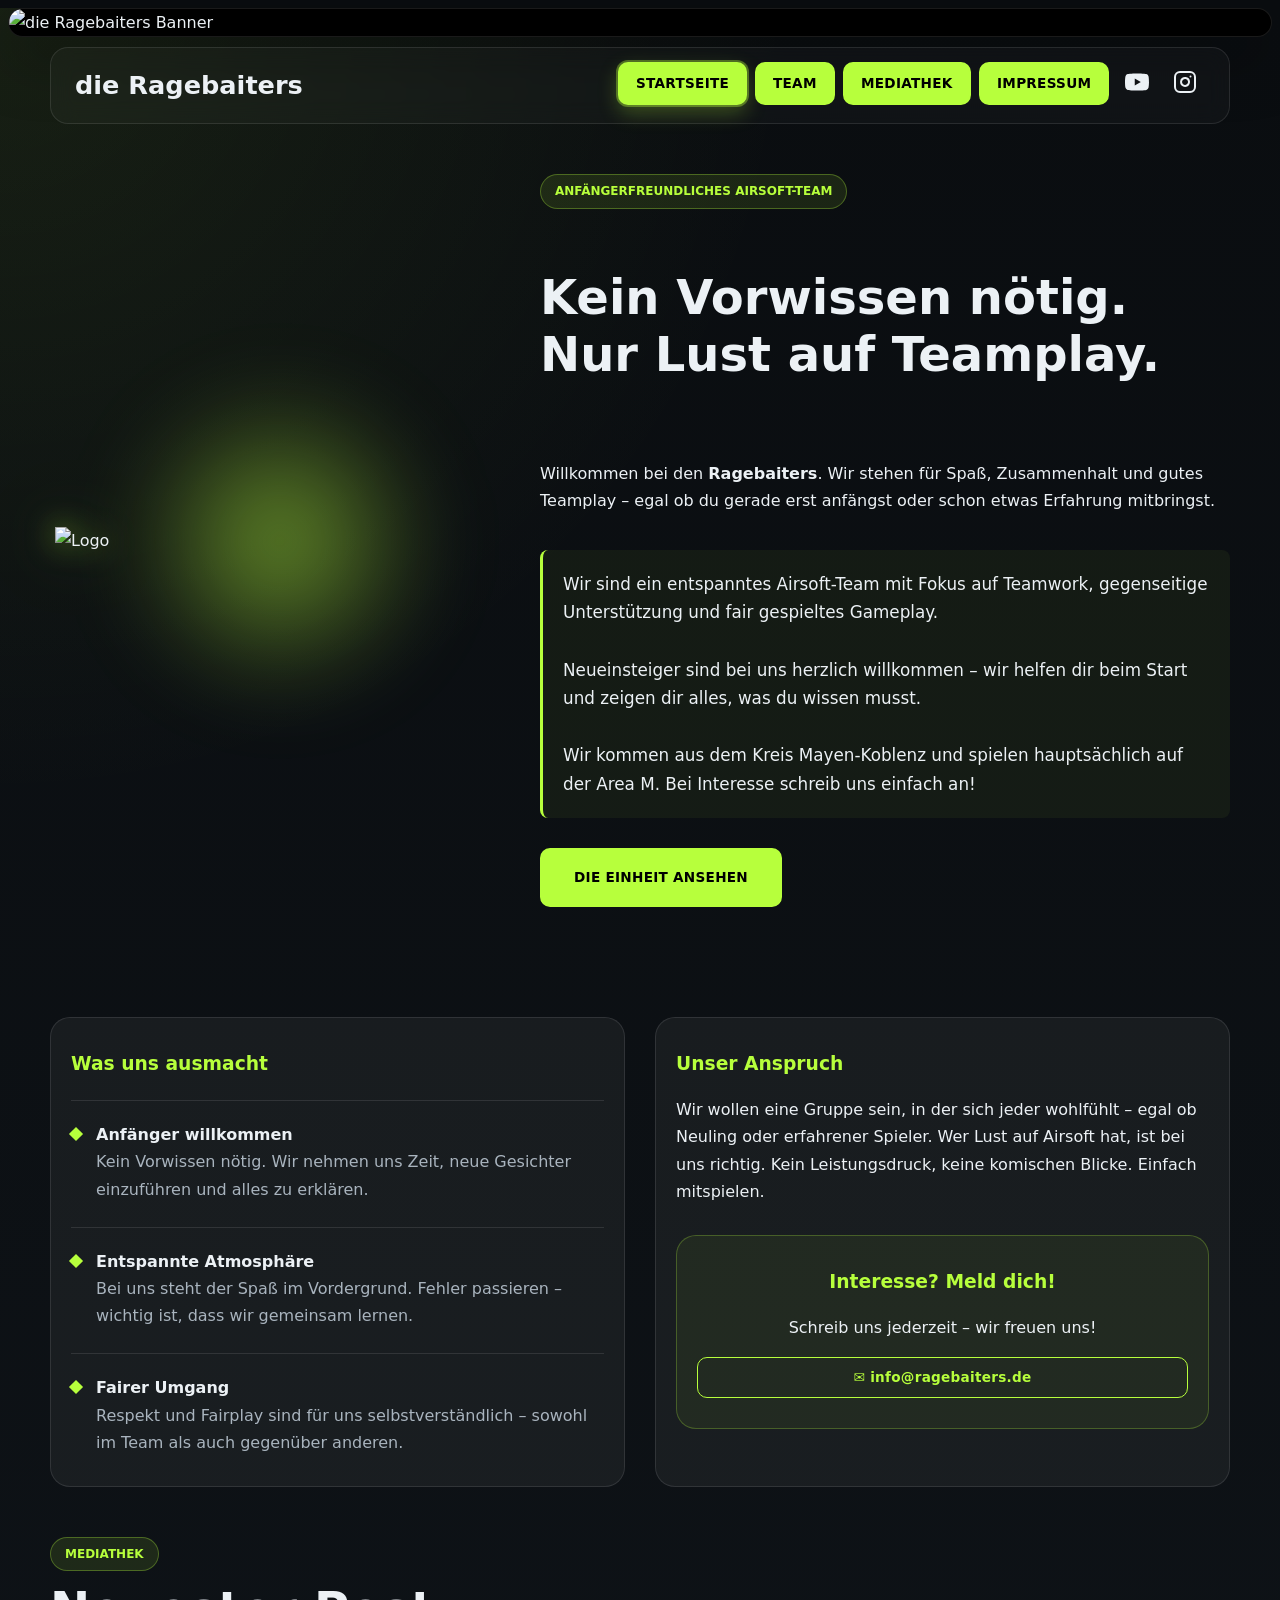
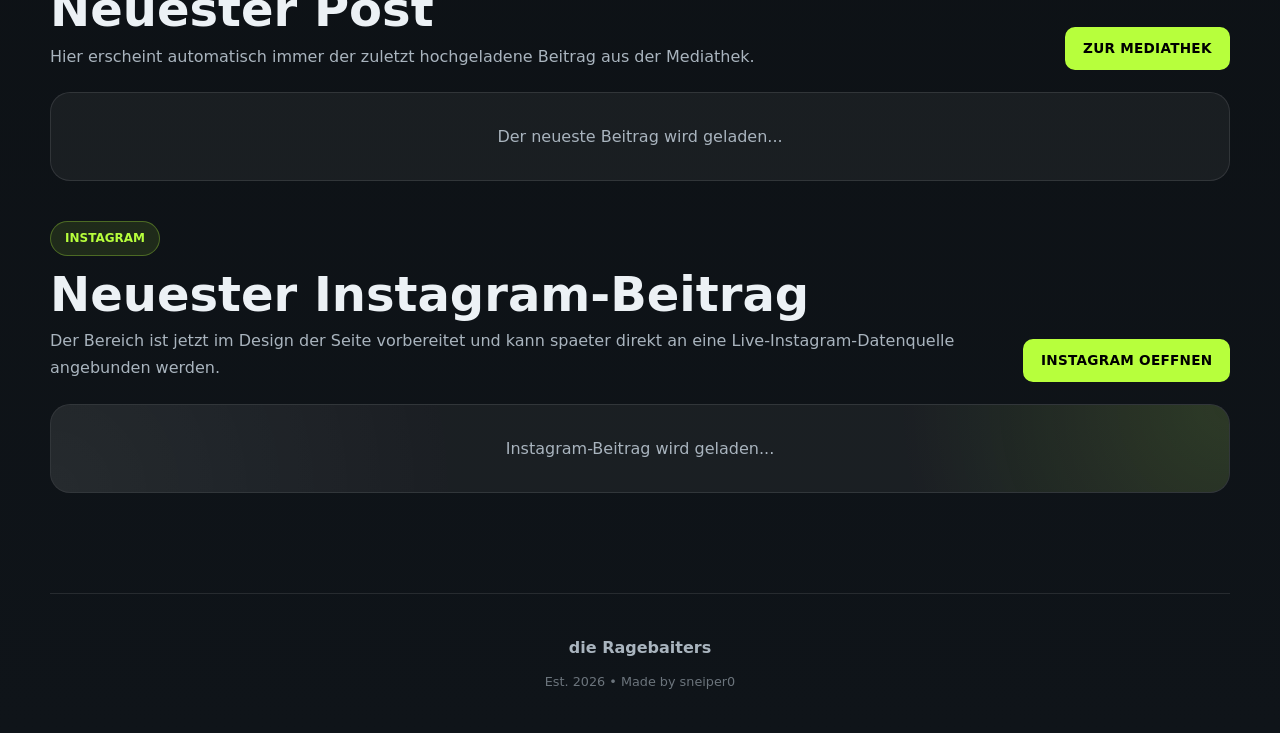
==== index.html @ e55761ed "Add files via upload" ====
<!DOCTYPE html>
<html lang="de">
<head>
  <meta charset="UTF-8" />
  <meta name="viewport" content="width=device-width, initial-scale=1.0" />
  <title>die Ragebaiters | Airsoft Team</title>
  <link rel="icon" type="image/png" href="images/logo.png">
  <link rel="stylesheet" href="styles.css">
</head>
<body>

  <div class="top-banner">
    <img src="images/banner2.png" alt="die Ragebaiters Banner" />
  </div>

  <header class="container">
    <nav class="nav">
      <div style="font-weight: 900; font-size: 1.6rem;">die Ragebaiters</div>
      <div class="nav-links">
        <a class="active" href="index.html">Startseite</a>
        <a href="team.html">Team</a>
        <a href="mediathek.html">Mediathek</a>
        <a href="impressum.html">Impressum</a>
        <a class="social-icon" href="https://www.youtube.com/@RagebaitersAS" target="_blank" rel="noopener" aria-label="YouTube" title="YouTube">
          <svg viewBox="0 0 24 24" fill="currentColor" aria-hidden="true">
            <path d="M23.498 6.186a2.999 2.999 0 0 0-2.112-2.122C19.505 3.5 12 3.5 12 3.5s-7.505 0-9.386.564A2.999 2.999 0 0 0 .502 6.186C0 8.074 0 12 0 12s0 3.926.502 5.814a2.999 2.999 0 0 0 2.112 2.122C4.495 20.5 12 20.5 12 20.5s7.505 0 9.386-.564a2.999 2.999 0 0 0 2.112-2.122C24 15.926 24 12 24 12s0-3.926-.502-5.814zM9.75 15.568V8.432L15.818 12 9.75 15.568z"/>
          </svg>
        </a>
        <a class="social-icon" href="https://www.instagram.com/die_ragebaiters/" target="_blank" rel="noopener" aria-label="Instagram" title="Instagram">
          <svg viewBox="0 0 24 24" fill="none" stroke="currentColor" stroke-width="2" stroke-linecap="round" stroke-linejoin="round" aria-hidden="true">
            <rect x="2" y="2" width="20" height="20" rx="5" ry="5"/>
            <path d="M16 11.37A4 4 0 1 1 12.63 8 4 4 0 0 1 16 11.37z"/>
            <line x1="17.5" y1="6.5" x2="17.51" y2="6.5"/>
          </svg>
        </a>
      </div>
    </nav>
  </header>

  <main class="container">
    <section class="hero">
      <div class="hero-grid">
        <div class="hero-logo-large"><img src="images/logo.png" alt="Logo" /></div>
        <div class="hero-content">
          <span class="eyebrow">Anfängerfreundliches Airsoft-Team</span>
          <h2>Kein Vorwissen nötig.<br>Nur Lust auf Teamplay.</h2>
          <p>Willkommen bei den <strong>Ragebaiters</strong>. Wir stehen für Spaß, Zusammenhalt und gutes Teamplay – egal ob du gerade erst anfängst oder schon etwas Erfahrung mitbringst.</p>

          <div class="info-box">
            Wir sind ein entspanntes Airsoft-Team mit Fokus auf Teamwork, gegenseitige Unterstützung und fair gespieltes Gameplay.<br><br>
            Neueinsteiger sind bei uns herzlich willkommen – wir helfen dir beim Start und zeigen dir alles, was du wissen musst.<br><br>
            Wir kommen aus dem Kreis Mayen-Koblenz und spielen hauptsächlich auf der Area M. Bei Interesse schreib uns einfach an!
          </div>
          <a href="team.html" style="padding: 16px 32px; margin-top:10px;">Die Einheit ansehen</a>
        </div>
      </div>
    </section>

    <section class="section">
      <div class="split">
        <article class="card">
          <h3 style="margin:0; color: var(--accent);">Was uns ausmacht</h3>
          <div class="list">
            <div class="list-item">
              <div class="dot"></div>
              <div><strong>Anfänger willkommen</strong><br><span style="color: var(--muted);">Kein Vorwissen nötig. Wir nehmen uns Zeit, neue Gesichter einzuführen und alles zu erklären.</span></div>
            </div>
            <div class="list-item">
              <div class="dot"></div>
              <div><strong>Entspannte Atmosphäre</strong><br><span style="color: var(--muted);">Bei uns steht der Spaß im Vordergrund. Fehler passieren – wichtig ist, dass wir gemeinsam lernen.</span></div>
            </div>
            <div class="list-item">
              <div class="dot"></div>
              <div><strong>Fairer Umgang</strong><br><span style="color: var(--muted);">Respekt und Fairplay sind für uns selbstverständlich – sowohl im Team als auch gegenüber anderen.</span></div>
            </div>
          </div>
        </article>

        <article class="card">
          <h3 style="margin:0; color: var(--accent);">Unser Anspruch</h3>
          <p>Wir wollen eine Gruppe sein, in der sich jeder wohlfühlt – egal ob Neuling oder erfahrener Spieler. Wer Lust auf Airsoft hat, ist bei uns richtig. Kein Leistungsdruck, keine komischen Blicke. Einfach mitspielen.</p>
          <div class="contact-box">
            <h3 style="margin:0; color: var(--accent);">Interesse? Meld dich!</h3>
            <p>Schreib uns jederzeit – wir freuen uns!</p>
            <a href="mailto:info@ragebaiters.de" style="background:transparent; border:1px solid var(--accent); color:var(--accent)!important; text-transform:none; width:100%; text-align:center;">✉ info@ragebaiters.de</a>
          </div>
        </article>
      </div>
    </section>

    <section class="section latest-media-section">
      <div class="latest-media-head">
        <div>
          <span class="eyebrow">Mediathek</span>
          <h2 style="margin: 10px 0 4px;">Neuester Post</h2>
          <p style="color: var(--muted); margin: 0;">Hier erscheint automatisch immer der zuletzt hochgeladene Beitrag aus der Mediathek.</p>
        </div>
        <a href="mediathek.html">Zur Mediathek</a>
      </div>
      <div id="latest-media">
        <article class="card latest-media-card">
          <div class="latest-media-empty">Der neueste Beitrag wird geladen...</div>
        </article>
      </div>
    </section>

    <section class="section instagram-section">
      <div class="latest-media-head">
        <div>
          <span class="eyebrow">Instagram</span>
          <h2 style="margin: 10px 0 4px;">Neuester Instagram-Beitrag</h2>
          <p style="color: var(--muted); margin: 0;">Der Bereich ist jetzt im Design der Seite vorbereitet und kann spaeter direkt an eine Live-Instagram-Datenquelle angebunden werden.</p>
        </div>
        <a href="https://www.instagram.com/die_ragebaiters/" target="_blank" rel="noopener">Instagram oeffnen</a>
      </div>
      <div id="instagram-latest">
        <article class="card instagram-post-card">
          <div class="latest-media-empty">Instagram-Beitrag wird geladen...</div>
        </article>
      </div>
    </section>
  </main>

  <footer class="footer container">
    <div style="font-weight: 800;">die Ragebaiters</div>
    <div style="font-size: 0.8rem; opacity: 0.6;">Est. 2026 • Made by sneiper0</div>
  </footer>

<script src="config.js"></script>
<script type="module">
    import { supabase, initPage, getSessionUser, getProfile } from './auth.js?v=2026-04-23-1';
  await initPage('home');

  const topBannerImg = document.querySelector('.top-banner img');
  const latestMedia = document.getElementById('latest-media');
  const instagramLatest = document.getElementById('instagram-latest');
  const instagramProfileUrl = 'https://www.instagram.com/die_ragebaiters/';

  const { data: bannerVariant } = await supabase.rpc('get_homepage_banner');
  if (bannerVariant === 'sponsor') {
    topBannerImg.src = 'images/banner.png';
    topBannerImg.alt = 'die Ragebaiters Sponsor Banner';
  } else {
    topBannerImg.src = 'images/banner2.png';
    topBannerImg.alt = 'die Ragebaiters Team Banner';
  }

  const currentUser = await getSessionUser();
  const currentProfile = currentUser ? await getProfile(currentUser.id) : null;
  const currentRole = currentUser ? normalizeRole(currentProfile?.role) : 'guest';
  const canSeeInternalPosts = currentRole === 'admin' || currentRole === 'observer';
  const { data, error } = await supabase.rpc('get_latest_gallery_photo', {
    p_include_internal: canSeeInternalPosts
  });
  const latestPhoto = Array.isArray(data) ? data[0] : data;

  if (error) {
    latestMedia.innerHTML = '<article class="card latest-media-card"><div class="latest-media-empty">Der neueste Beitrag konnte gerade nicht geladen werden.</div></article>';
  } else if (!latestPhoto) {
    latestMedia.innerHTML = '<article class="card latest-media-card"><div class="latest-media-empty">In der Mediathek wurde noch kein Beitrag hochgeladen.</div></article>';
  } else {
    const imageUrl = resolvePhotoUrl(latestPhoto.storage_path);
    latestMedia.innerHTML = `
      <article class="card latest-media-card">
        <div class="latest-media-grid">
          <div class="latest-media-image-wrap">
            <img class="latest-media-image" src="${imageUrl}" alt="${escapeHtml(latestPhoto.title || 'Neuester Mediathek-Post')}">
          </div>
          <div class="latest-media-copy">
            <span class="latest-media-label">Zuletzt hochgeladen</span>
            <h3>${escapeHtml(latestPhoto.title || 'Neuer Mediathek-Post')}</h3>
            ${latestPhoto.caption ? `<p>${escapeHtml(latestPhoto.caption)}</p>` : '<p>In der Mediathek ist ein neuer Beitrag verfuegbar.</p>'}
            <div class="latest-media-meta">
              <span>von ${escapeHtml(latestPhoto.author || 'anonym')}</span>
              <span>${formatDate(latestPhoto.uploaded_at)}</span>
            </div>
          </div>
        </div>
      </article>`;
  }

  await renderLatestInstagramPost();

  function formatDate(value) {
    if (!value) return 'Unbekanntes Datum';
    return new Date(value).toLocaleDateString('de-DE', {
      day: '2-digit',
      month: '2-digit',
      year: 'numeric'
    });
  }

  function escapeHtml(s) {
    return String(s).replace(/[&<>"']/g, c => ({'&':'&amp;','<':'&lt;','>':'&gt;','"':'&quot;',"'":'&#39;'}[c]));
  }

  function normalizeRole(role) {
    return ['observer', 'member', 'admin'].includes(role) ? role : 'guest';
  }

  function resolvePhotoUrl(path) {
    if (String(path || '').startsWith('__local__/')) {
      return path.replace('__local__/', '');
    }
    const { data: pub } = supabase.storage.from('photos').getPublicUrl(path);
    return pub.publicUrl;
  }

  async function renderLatestInstagramPost() {
    if (!instagramLatest) return;

    const { data, error } = await supabase.rpc('get_homepage_instagram_post');
    const post = Array.isArray(data) ? data[0] : data;

    if (error) {
      console.error('[Ragebaiters] Instagram-Post konnte nicht geladen werden:', error);
      instagramLatest.innerHTML = buildInstagramFallbackCard({
        title: 'Instagram-Verbindung wird vorbereitet',
        copy: 'Das Layout fuer den neuesten Instagram-Beitrag steht bereits. Die Live-Anbindung kann jetzt spaeter direkt an Meta oder eine Supabase-Synchronisierung angeschlossen werden.'
      });
      return;
    }

    if (!post?.post_url || !post?.image_url) {
      instagramLatest.innerHTML = buildInstagramFallbackCard({
        title: 'Noch kein Instagram-Beitrag hinterlegt',
        copy: 'Sobald die Datenquelle verbunden ist, erscheint hier automatisch nur der aktuellste Instagram-Beitrag im Look der Website.'
      });
      return;
    }

    instagramLatest.innerHTML = `
      <article class="card instagram-post-card">
        <div class="instagram-post-grid">
          <a class="instagram-post-image-wrap" href="${escapeHtmlAttr(post.post_url)}" target="_blank" rel="noopener" aria-label="Instagram-Beitrag oeffnen">
            <img class="instagram-post-image" src="${escapeHtmlAttr(post.image_url)}" alt="${escapeHtmlAttr(post.title || 'Neuester Instagram-Beitrag')}">
            <span class="instagram-post-badge">Instagram</span>
          </a>
          <div class="instagram-post-copy">
            <span class="instagram-post-kicker">Live vorbereitet</span>
            <h3>${escapeHtml(post.title || 'Neuester Beitrag von die_ragebaiters')}</h3>
            <p>${escapeHtml(post.caption || 'Der aktuellste Instagram-Beitrag kann hier im Stil der Website dargestellt werden.')}</p>
            <div class="instagram-post-meta">
              <span>@${escapeHtml(post.username || 'die_ragebaiters')}</span>
              <span>${formatInstagramDate(post.posted_at)}</span>
            </div>
            <div class="instagram-post-actions">
              <a href="${escapeHtmlAttr(post.post_url)}" target="_blank" rel="noopener">Beitrag ansehen</a>
              <a class="instagram-post-secondary" href="${instagramProfileUrl}" target="_blank" rel="noopener">Profil oeffnen</a>
            </div>
          </div>
        </div>
      </article>`;
  }

  function buildInstagramFallbackCard({ title, copy }) {
    return `
      <article class="card instagram-post-card instagram-post-card-empty">
        <div class="instagram-post-grid">
          <div class="instagram-post-image-wrap instagram-post-placeholder" aria-hidden="true">
            <span class="instagram-post-badge">Instagram</span>
            <div class="instagram-post-placeholder-inner">
              <strong>die_ragebaiters</strong>
              <span>Neuester Post erscheint hier</span>
            </div>
          </div>
          <div class="instagram-post-copy">
            <span class="instagram-post-kicker">Design bereit</span>
            <h3>${escapeHtml(title)}</h3>
            <p>${escapeHtml(copy)}</p>
            <div class="instagram-post-meta">
              <span>@die_ragebaiters</span>
              <span>Wartet auf Live-Daten</span>
            </div>
            <div class="instagram-post-actions">
              <a href="${instagramProfileUrl}" target="_blank" rel="noopener">Instagram oeffnen</a>
            </div>
          </div>
        </div>
      </article>`;
  }

  function formatInstagramDate(value) {
    if (!value) return 'Neuester Beitrag';
    return new Date(value).toLocaleDateString('de-DE', {
      day: '2-digit',
      month: '2-digit',
      year: 'numeric'
    });
  }

  function escapeHtmlAttr(s) {
    return escapeHtml(s).replace(/`/g, '&#96;');
  }
</script>
</body>
</html>
---- styles.css ----
:root {
  --bg: #0c0f12;
  --bg-soft: #12171c;
  --panel: rgba(255,255,255,0.05);
  --panel-strong: rgba(255,255,255,0.08);
  --text: #ecf1f5;
  --muted: #a9b4be;
  --line: rgba(255,255,255,0.1);
  --accent: #b7ff3c;
  --accent-2: #7fd61c;
  --shadow: 0 20px 60px rgba(0,0,0,0.35);
  --radius: 20px;
  --max: 1180px;
}

* { box-sizing: border-box; }
html, body {
  margin: 0;
  padding: 0;
  min-height: 100%;
  background-color: #0a0d10;
}

html { scroll-behavior: smooth; min-height: 100dvh; }

body {
  font-family: 'Inter', ui-sans-serif, system-ui, -apple-system, sans-serif;
  background:
    radial-gradient(circle at top left, rgba(183,255,60,0.08), transparent 30%),
    linear-gradient(180deg, #0a0d10 0%, #0f1419 100%);
  color: var(--text);
  line-height: 1.7;
  animation: pageFadeIn 0.6s ease-out both;
}

@keyframes pageFadeIn {
  from { opacity: 0; transform: translateY(8px); }
  to   { opacity: 1; transform: translateY(0); }
}

.container { width: min(calc(100% - 32px), var(--max)); margin: 0 auto; }

.top-banner {
  width: min(calc(100% - 16px), 1400px);
  margin: 8px auto 0;
  border-radius: 18px;
  overflow: hidden;
  border: 1px solid var(--line);
  box-shadow: var(--shadow);
  background: #000;
  animation: fadeSlide 0.7s ease-out both;
}

.top-banner img {
  width: 100%;
  height: auto;
  max-height: 400px;
  object-fit: cover;
  display: block;
  transition: transform 0.6s ease;
}
.top-banner:hover img { transform: scale(1.02); }

a {
  color: #000 !important;
  text-decoration: none;
  background: var(--accent);
  border: 2px solid var(--accent);
  padding: 8px 16px;
  border-radius: 10px;
  display: inline-block;
  font-weight: 800;
  transition: transform 0.25s ease, box-shadow 0.25s ease, background 0.25s ease, color 0.25s ease, border-color 0.25s ease, filter 0.25s ease;
  text-transform: uppercase;
  font-size: 0.75rem;
  letter-spacing: 0.02em;
  cursor: pointer;
  white-space: nowrap;
  will-change: transform;
}

a:hover {
  transform: translateY(-2px);
  box-shadow: 0 8px 24px rgba(183,255,60,0.35);
  filter: brightness(1.05);
}
a:active { transform: translateY(0); }

a.active {
  box-shadow: 0 0 0 2px rgba(183,255,60,0.35), 0 8px 20px rgba(183,255,60,0.25);
}

/* ============================================
   Social Icons (YouTube / Instagram)
   Kein grüner Button – nur das Logo mit Glow
   ============================================ */
.social-icon,
a.social-icon {
  background: transparent !important;
  border: none !important;
  padding: 6px !important;
  border-radius: 50% !important;
  width: 40px;
  height: 40px;
  display: inline-flex;
  align-items: center;
  justify-content: center;
  color: var(--text) !important;
  box-shadow: none;
  text-transform: none;
  letter-spacing: 0;
  flex: 0 0 auto;
  transition: transform 0.3s ease, color 0.3s ease, filter 0.3s ease, box-shadow 0.3s ease, background 0.3s ease;
}

.social-icon svg {
  width: 24px;
  height: 24px;
  display: block;
  transition: filter 0.3s ease, transform 0.3s ease;
}

.social-icon:hover,
a.social-icon:hover {
  transform: translateY(-2px) scale(1.08);
  color: var(--accent) !important;
  background: rgba(183,255,60,0.08) !important;
  box-shadow: 0 0 22px rgba(183,255,60,0.55), 0 0 40px rgba(183,255,60,0.25);
  filter: none;
}

.social-icon:hover svg {
  filter: drop-shadow(0 0 8px rgba(183,255,60,0.85));
}

.social-icon:active { transform: translateY(0) scale(1.02); }

header { padding: 10px 0; }

.nav {
  display: flex;
  align-items: center;
  justify-content: space-between;
  gap: 12px;
  padding: 16px;
  border: 1px solid var(--line);
  background: rgba(255,255,255,0.03);
  backdrop-filter: blur(12px);
  -webkit-backdrop-filter: blur(12px);
  border-radius: 18px;
  position: sticky;
  top: 10px;
  z-index: 100;
  animation: fadeSlide 0.7s ease-out both;
  transition: background 0.4s ease, border-color 0.4s ease;
}

.nav-brand {
  display: flex;
  align-items: center;
  gap: 12px;
  min-width: 0;
}

.nav-title {
  font-weight: 900;
  font-size: 1.6rem;
  min-width: 0;
}

.nav-toggle {
  width: 46px;
  height: 46px;
  padding: 0;
  display: inline-flex;
  flex-direction: column;
  align-items: center;
  justify-content: center;
  border-radius: 12px;
  border: 1px solid rgba(255,255,255,0.08);
  background: rgba(255,255,255,0.02);
  color: var(--text);
  cursor: pointer;
  box-shadow: none;
  transition: transform 0.25s ease, border-color 0.25s ease, background 0.25s ease, box-shadow 0.25s ease, color 0.25s ease;
}

.nav-toggle:hover {
  transform: translateY(-1px);
  border-color: rgba(183,255,60,0.35);
  background: rgba(183,255,60,0.06);
  color: var(--accent);
  box-shadow: 0 0 18px rgba(183,255,60,0.2);
}

.nav-toggle:active { transform: translateY(0); }

.nav-toggle-bar {
  width: 20px;
  height: 2.5px;
  border-radius: 999px;
  background: currentColor;
  display: block;
  transition: transform 0.25s ease, opacity 0.25s ease, box-shadow 0.25s ease, background 0.25s ease;
}

.nav-toggle-bar + .nav-toggle-bar {
  margin-top: 4px;
}

.nav-toggle:hover .nav-toggle-bar {
  box-shadow: 0 0 10px rgba(183,255,60,0.75);
}

.nav-links {
  display: flex;
  gap: 8px;
  overflow-x: auto;
  width: 100%;
  padding-bottom: 4px;
  scrollbar-width: none;
}
.nav-links::-webkit-scrollbar { display: none; }

.nav-backdrop {
  position: fixed;
  inset: 0;
  background: rgba(4, 8, 11, 0.6);
  backdrop-filter: blur(8px);
  -webkit-backdrop-filter: blur(8px);
  opacity: 0;
  pointer-events: none;
  transition: opacity 0.28s ease;
  z-index: 130;
}

.hero { padding: 40px 0; }
.hero-grid { display: grid; grid-template-columns: 1fr; gap: 30px; align-items: center; }

.hero-logo-large {
  display: flex;
  justify-content: center;
  position: relative;
  animation: fadeSlide 0.9s ease-out both;
}

/* Grüner Neon-Glow hinter dem Logo */
.hero-logo-large::before {
  content: "";
  position: absolute;
  inset: 0;
  margin: auto;
  width: 70%;
  aspect-ratio: 1 / 1;
  background: radial-gradient(circle, rgba(183,255,60,0.55) 0%, rgba(183,255,60,0.25) 35%, rgba(183,255,60,0) 70%);
  filter: blur(40px);
  z-index: 0;
  pointer-events: none;
  animation: neonPulse 4s ease-in-out infinite;
}

.hero-logo-large img {
  width: 100%;
  max-width: 300px;
  position: relative;
  z-index: 1;
  filter: drop-shadow(0 0 14px rgba(183,255,60,0.55)) drop-shadow(0 0 36px rgba(183,255,60,0.35));
  transition: transform 0.5s ease, filter 0.5s ease;
  animation: floaty 6s ease-in-out infinite;
}

.hero-logo-large:hover img {
  transform: scale(1.03);
  filter: drop-shadow(0 0 22px rgba(183,255,60,0.75)) drop-shadow(0 0 50px rgba(183,255,60,0.5));
}

@keyframes neonPulse {
  0%, 100% { opacity: 0.75; transform: scale(1); }
  50%      { opacity: 1;    transform: scale(1.06); }
}

@keyframes floaty {
  0%, 100% { transform: translateY(0); }
  50%      { transform: translateY(-6px); }
}

@keyframes fadeSlide {
  from { opacity: 0; transform: translateY(14px); }
  to   { opacity: 1; transform: translateY(0); }
}

.hero-content {
  display: flex;
  flex-direction: column;
  gap: 20px;
  text-align: center;
  animation: fadeSlide 0.9s 0.05s ease-out both;
}

.eyebrow {
  display: inline-flex;
  padding: 6px 14px;
  border-radius: 999px;
  border: 1px solid rgba(183,255,60,0.3);
  background: rgba(183,255,60,0.1);
  color: var(--accent);
  font-size: 0.75rem;
  text-transform: uppercase;
  font-weight: 700;
  width: fit-content;
  margin: 0 auto;
  transition: background 0.3s ease, border-color 0.3s ease, box-shadow 0.3s ease;
}
.eyebrow:hover {
  background: rgba(183,255,60,0.18);
  border-color: rgba(183,255,60,0.5);
  box-shadow: 0 0 18px rgba(183,255,60,0.25);
}

h2 { font-size: clamp(1.8rem, 8vw, 3rem); font-weight: 900; line-height: 1.2; }

.info-box {
  padding: 20px;
  background: rgba(183,255,60,0.05);
  border-left: 3px solid var(--accent);
  border-radius: 8px;
  font-size: 1.05rem;
  text-align: left;
  transition: background 0.35s ease, border-color 0.35s ease, transform 0.35s ease;
}
.info-box:hover {
  background: rgba(183,255,60,0.09);
  transform: translateX(3px);
}

.section {
  padding: 40px 0;
  animation: fadeSlide 0.8s ease-out both;
}

.card {
  padding: 30px 20px;
  background: var(--panel);
  border: 1px solid var(--line);
  border-radius: var(--radius);
  transition: transform 0.35s ease, border-color 0.35s ease, box-shadow 0.35s ease, background 0.35s ease;
}
.card:hover {
  transform: translateY(-4px);
  border-color: rgba(183,255,60,0.25);
  box-shadow: 0 18px 40px rgba(0,0,0,0.4), 0 0 30px rgba(183,255,60,0.08);
  background: var(--panel-strong);
}

.split { display: grid; grid-template-columns: 1fr; gap: 30px; margin-top: 30px; }

.list { display: grid; gap: 24px; margin-top: 20px; }
.list-item {
  display: flex;
  gap: 15px;
  padding-top: 20px;
  border-top: 1px solid var(--line);
  align-items: flex-start;
  transition: transform 0.3s ease;
}
.list-item:hover { transform: translateX(4px); }

.dot {
  width: 10px;
  height: 10px;
  background: var(--accent);
  transform: rotate(45deg);
  margin-top: 8px;
  flex: 0 0 auto;
  transition: transform 0.4s ease, box-shadow 0.4s ease;
}
.list-item:hover .dot {
  transform: rotate(135deg) scale(1.15);
  box-shadow: 0 0 14px rgba(183,255,60,0.6);
}

.member-grid {
  display: grid;
  grid-template-columns: repeat(auto-fill, minmax(150px, 1fr));
  gap: 15px;
  margin-top: 20px;
}

.member-card {
  padding: 25px 15px;
  background: var(--panel);
  border: 1px solid var(--line);
  border-radius: var(--radius);
  text-align: center;
  transition: transform 0.35s ease, box-shadow 0.35s ease, border-color 0.35s ease, background 0.35s ease;
  cursor: pointer;
  will-change: transform;
}
.member-card:hover {
  transform: translateY(-5px) scale(1.02);
  border-color: rgba(183,255,60,0.45);
  box-shadow: 0 14px 30px rgba(0,0,0,0.4), 0 0 24px rgba(183,255,60,0.15);
  background: var(--panel-strong);
}
.member-card:active { transform: translateY(-2px) scale(1.0); }

.role-badge {
  display: inline-block;
  padding: 3px 10px;
  background: var(--accent);
  color: #000;
  border-radius: 999px;
  font-size: 0.65rem;
  font-weight: 800;
  text-transform: uppercase;
  margin-bottom: 10px;
  letter-spacing: 0.03em;
  transition: box-shadow 0.3s ease, transform 0.3s ease;
}
.member-card:hover .role-badge {
  box-shadow: 0 0 14px rgba(183,255,60,0.55);
  transform: translateY(-1px);
}

.contact-box {
  margin-top: 30px;
  padding: 30px 20px;
  background: rgba(183,255,60,0.06);
  border: 1px solid rgba(183,255,60,0.25);
  border-radius: var(--radius);
  text-align: center;
  transition: background 0.35s ease, box-shadow 0.35s ease, border-color 0.35s ease;
}
.contact-box:hover {
  background: rgba(183,255,60,0.1);
  border-color: rgba(183,255,60,0.45);
  box-shadow: 0 0 30px rgba(183,255,60,0.15);
}

.latest-media-section {
  padding-top: 10px;
}

.latest-media-head {
  display: flex;
  flex-direction: column;
  gap: 18px;
  margin-bottom: 22px;
}

.latest-media-card {
  overflow: hidden;
}

.latest-media-grid {
  display: grid;
  gap: 20px;
}

.latest-media-image-wrap {
  border-radius: 16px;
  overflow: hidden;
  border: 1px solid var(--line);
  background: rgba(255,255,255,0.03);
}

.latest-media-image {
  display: block;
  width: 100%;
  height: 260px;
  object-fit: cover;
}

.latest-media-copy {
  display: grid;
  gap: 12px;
  align-content: start;
}

.latest-media-label {
  display: inline-flex;
  width: fit-content;
  padding: 6px 12px;
  border-radius: 999px;
  background: rgba(183,255,60,0.12);
  border: 1px solid rgba(183,255,60,0.28);
  color: var(--accent);
  font-size: 0.75rem;
  font-weight: 800;
  text-transform: uppercase;
  letter-spacing: 0.04em;
}

.latest-media-copy h3 {
  margin: 0;
  font-size: clamp(1.4rem, 4vw, 2.2rem);
  line-height: 1.15;
}

.latest-media-copy p {
  margin: 0;
  color: var(--muted);
}

.latest-media-meta {
  display: flex;
  flex-wrap: wrap;
  gap: 10px 18px;
  color: var(--text);
  font-size: 0.92rem;
}

.latest-media-empty {
  color: var(--muted);
  text-align: center;
}

.instagram-section {
  padding-top: 0;
}

.instagram-post-card {
  display: grid;
  gap: 22px;
  overflow: hidden;
  position: relative;
}

.instagram-post-card::before {
  content: "";
  position: absolute;
  inset: 0;
  background:
    radial-gradient(circle at top right, rgba(183,255,60,0.12), transparent 28%),
    radial-gradient(circle at bottom left, rgba(255,255,255,0.05), transparent 35%);
  pointer-events: none;
}

.instagram-post-grid {
  position: relative;
  z-index: 1;
  display: grid;
  gap: 22px;
  align-items: center;
}

.instagram-post-image-wrap {
  position: relative;
  display: block;
  min-height: 280px;
  overflow: hidden;
  border-radius: 18px;
  border: 1px solid rgba(255,255,255,0.08);
  background:
    linear-gradient(160deg, rgba(183,255,60,0.14), rgba(255,255,255,0.03)),
    rgba(255,255,255,0.03);
  box-shadow: inset 0 0 0 1px rgba(255,255,255,0.03);
}

.instagram-post-image {
  display: block;
  width: 100%;
  height: 100%;
  min-height: 280px;
  object-fit: cover;
}

.instagram-post-badge {
  position: absolute;
  top: 16px;
  left: 16px;
  display: inline-flex;
  align-items: center;
  gap: 8px;
  padding: 7px 12px;
  border-radius: 999px;
  background: rgba(12,15,18,0.72);
  border: 1px solid rgba(255,255,255,0.08);
  color: var(--text);
  font-size: 0.72rem;
  font-weight: 800;
  letter-spacing: 0.04em;
  text-transform: uppercase;
}

.instagram-post-copy {
  display: grid;
  gap: 14px;
  align-content: start;
}

.instagram-post-kicker {
  display: inline-flex;
  width: fit-content;
  padding: 6px 12px;
  border-radius: 999px;
  border: 1px solid rgba(183,255,60,0.28);
  background: rgba(183,255,60,0.1);
  color: var(--accent);
  font-size: 0.75rem;
  font-weight: 800;
  letter-spacing: 0.04em;
  text-transform: uppercase;
}

.instagram-post-copy h3 {
  margin: 0;
  font-size: clamp(1.5rem, 4vw, 2.4rem);
  line-height: 1.08;
}

.instagram-post-copy p {
  margin: 0;
  color: var(--muted);
}

.instagram-post-meta {
  display: flex;
  flex-wrap: wrap;
  gap: 10px 18px;
  color: var(--text);
  font-size: 0.92rem;
}

.instagram-post-actions {
  display: flex;
  flex-wrap: wrap;
  gap: 12px;
}

.instagram-post-secondary {
  background: transparent !important;
  border: 1px solid rgba(183,255,60,0.24) !important;
  color: var(--accent) !important;
}

.instagram-post-secondary:hover {
  color: #000 !important;
}

.instagram-post-card-empty .instagram-post-image-wrap {
  pointer-events: none;
}

.instagram-post-placeholder {
  display: grid;
  place-items: center;
  background:
    linear-gradient(145deg, rgba(183,255,60,0.14), rgba(255,255,255,0.02)),
    repeating-linear-gradient(
      -45deg,
      rgba(255,255,255,0.02) 0,
      rgba(255,255,255,0.02) 16px,
      rgba(255,255,255,0.035) 16px,
      rgba(255,255,255,0.035) 32px
    );
}

.instagram-post-placeholder-inner {
  display: grid;
  gap: 8px;
  text-align: center;
  padding: 24px;
}

.instagram-post-placeholder-inner strong {
  font-size: 1.2rem;
}

.instagram-post-placeholder-inner span {
  color: var(--muted);
}

@media (min-width: 860px) {
  .instagram-post-grid {
    grid-template-columns: minmax(0, 1.05fr) minmax(0, 0.95fr);
  }

  .instagram-post-image-wrap,
  .instagram-post-image {
    min-height: 360px;
  }
}

.modal {
  display: none;
  position: fixed;
  z-index: 1000;
  left: 0; top: 0; width: 100%; height: 100%;
  background-color: rgba(0,0,0,0.95);
  backdrop-filter: blur(10px);
  -webkit-backdrop-filter: blur(10px);
  align-items: center;
  justify-content: center;
  padding: 20px;
  animation: modalFade 0.25s ease-out;
}
.modal-content {
  background: var(--bg-soft);
  border-radius: var(--radius);
  max-width: 500px;
  width: 100%;
  padding: 40px 20px;
  position: relative;
  text-align: center;
  border: 1px solid rgba(183,255,60,0.15);
  box-shadow: 0 30px 80px rgba(0,0,0,0.6), 0 0 40px rgba(183,255,60,0.1);
  animation: modalPop 0.35s cubic-bezier(0.22, 1, 0.36, 1);
}
.modal-img {
  width: 150px;
  height: 150px;
  border-radius: 50%;
  object-fit: cover;
  border: 3px solid var(--accent);
  margin-bottom: 20px;
  box-shadow: 0 0 30px rgba(183,255,60,0.45);
  transition: transform 0.4s ease, box-shadow 0.4s ease;
}
.modal-img:hover {
  transform: scale(1.05);
  box-shadow: 0 0 40px rgba(183,255,60,0.7);
}

.modal-close {
  transition: color 0.25s ease, transform 0.25s ease;
  color: var(--muted);
}
.modal-close:hover {
  color: var(--accent);
  transform: rotate(90deg);
}

@keyframes modalFade {
  from { opacity: 0; }
  to   { opacity: 1; }
}
@keyframes modalPop {
  from { opacity: 0; transform: translateY(20px) scale(0.95); }
  to   { opacity: 1; transform: translateY(0) scale(1); }
}

@media (min-width: 1000px) {
  .nav-toggle,
  .nav-backdrop {
    display: none !important;
  }

  .nav { flex-direction: row; justify-content: space-between; padding: 14px 24px; }
  .nav-links { overflow: visible; width: auto; }
  .hero-grid { grid-template-columns: 0.8fr 1.2fr; text-align: left; }
  .hero-content { text-align: left; align-items: flex-start; }
  .eyebrow { margin: 0; }
  .hero-logo-large img { max-width: 450px; }
  .split { grid-template-columns: 1fr 1fr; }
  .member-grid { grid-template-columns: repeat(auto-fill, minmax(250px, 1fr)); }
  .role-badge { font-size: 0.7rem; padding: 4px 12px; }
  a { font-size: 0.85rem; }
}

@media (max-width: 999px) {
  .nav {
    flex-wrap: wrap;
    align-items: center;
    padding: 14px 16px;
  }

  .nav-brand {
    width: 100%;
  }

  .nav-title {
    font-size: clamp(1.15rem, 5vw, 1.45rem);
    white-space: nowrap;
    overflow: hidden;
    text-overflow: ellipsis;
  }

  .nav-links {
    position: static;
    z-index: auto;
    width: 100%;
    margin-top: 12px;
    padding: 12px 0 0;
    display: flex;
    flex-direction: column;
    align-items: stretch;
    gap: 10px;
    overflow: hidden;
    opacity: 0;
    visibility: hidden;
    pointer-events: none;
    max-height: 0;
    border-top: 1px solid transparent;
    transform: translateY(-8px);
    transition: max-height 0.28s ease, opacity 0.22s ease, transform 0.22s ease, visibility 0.22s ease, border-color 0.22s ease;
  }

  .nav-links a {
    width: 100%;
    text-align: left;
    white-space: normal;
  }

  .nav-links .social-icon,
  .nav-links a.social-icon {
    width: 46px;
    height: 46px;
    justify-content: center;
  }

  .nav.is-open .nav-links,
  .nav-links.is-open {
    max-height: 560px;
    opacity: 1;
    visibility: visible;
    pointer-events: auto;
    border-top-color: rgba(255,255,255,0.08);
    transform: translateY(0);
  }

  .nav.is-open .nav-toggle-bar:nth-child(1) {
    transform: translateY(6px) rotate(45deg);
  }

  .nav.is-open .nav-toggle-bar:nth-child(2) {
    opacity: 0;
  }

  .nav.is-open .nav-toggle-bar:nth-child(3) {
    transform: translateY(-6px) rotate(-45deg);
  }
}

@media (min-width: 860px) {
  .latest-media-head {
    flex-direction: row;
    justify-content: space-between;
    align-items: end;
  }

  .latest-media-grid {
    grid-template-columns: minmax(0, 1.1fr) minmax(0, 0.9fr);
    align-items: center;
  }

  .latest-media-image {
    height: 320px;
  }
}

.footer {
  padding: 40px 0;
  border-top: 1px solid var(--line);
  margin-top: 60px;
  color: var(--muted);
  text-align: center;
  display: flex;
  flex-direction: column;
  align-items: center;
  gap: 10px;
  animation: fadeSlide 0.8s ease-out both;
}

.footer-auth {
  margin-top: 10px;
  width: 100%;
  display: flex;
  justify-content: center;
}

.footer-login-link {
  background: linear-gradient(180deg, rgba(255,255,255,0.05), rgba(255,255,255,0.02)) !important;
  border: 1px solid rgba(183,255,60,0.22) !important;
  color: var(--text) !important;
  padding: 12px 16px !important;
  border-radius: 16px !important;
  text-transform: none !important;
  letter-spacing: 0 !important;
  font-size: 0.9rem !important;
  font-weight: 700 !important;
  display: inline-flex !important;
  align-items: center;
  justify-content: center;
  gap: 12px;
  width: auto !important;
  max-width: min(100%, 320px);
  box-shadow: 0 12px 30px rgba(0,0,0,0.2);
  backdrop-filter: blur(10px);
  -webkit-backdrop-filter: blur(10px);
}

.footer-login-link:hover {
  color: var(--text) !important;
  border-color: rgba(183,255,60,0.45) !important;
  box-shadow: 0 16px 36px rgba(0,0,0,0.28), 0 0 22px rgba(183,255,60,0.14);
  filter: none;
}

.footer-login-icon {
  width: 40px;
  height: 40px;
  border-radius: 12px;
  display: inline-flex;
  align-items: center;
  justify-content: center;
  background: rgba(183,255,60,0.12);
  color: var(--accent);
  flex: 0 0 auto;
  box-shadow: inset 0 0 0 1px rgba(183,255,60,0.16);
}

.footer-login-icon svg {
  width: 18px;
  height: 18px;
}

.footer-login-copy {
  display: flex;
  flex-direction: column;
  align-items: flex-start;
  text-align: left;
  line-height: 1.2;
}

.footer-login-copy strong {
  color: var(--text);
  font-size: 0.92rem;
}

.footer-login-copy span {
  color: var(--muted);
  font-size: 0.76rem;
}

.sr-only {
  position: absolute !important;
  width: 1px !important;
  height: 1px !important;
  padding: 0 !important;
  margin: -1px !important;
  overflow: hidden !important;
  clip: rect(0, 0, 0, 0) !important;
  white-space: nowrap !important;
  border: 0 !important;
}

.floating-login-wrap {
  position: fixed;
  right: 18px;
  bottom: 18px;
  z-index: 1200;
}

.floating-login {
  width: 44px;
  height: 44px;
  border-radius: 50%;
  display: inline-flex !important;
  align-items: center;
  justify-content: center;
  background: rgba(183,255,60,0.08);
  border: 1px solid rgba(183,255,60,0.12);
  color: var(--muted) !important;
  opacity: 0.45;
  backdrop-filter: blur(6px);
  -webkit-backdrop-filter: blur(6px);
}

.floating-login svg {
  width: 18px;
  height: 18px;
}

.floating-login:hover {
  opacity: 1;
  color: var(--accent) !important;
  background: rgba(183,255,60,0.12);
  box-shadow: 0 10px 30px rgba(0,0,0,0.45), 0 0 18px rgba(183,255,60,0.16);
  filter: none;
}

@media (prefers-reduced-motion: reduce) {
  *,
  *::before,
  *::after {
    animation-duration: 0.001ms !important;
    animation-iteration-count: 1 !important;
    transition-duration: 0.001ms !important;
    scroll-behavior: auto !important;
  }
}

@media (max-width: 600px) {
  .footer-login-link {
    width: 100% !important;
    max-width: 100%;
    padding: 12px 14px !important;
    justify-content: flex-start;
  }

  .floating-login-wrap {
    right: 12px;
    bottom: 12px;
  }

  .floating-login {
    width: 40px;
    height: 40px;
  }
}
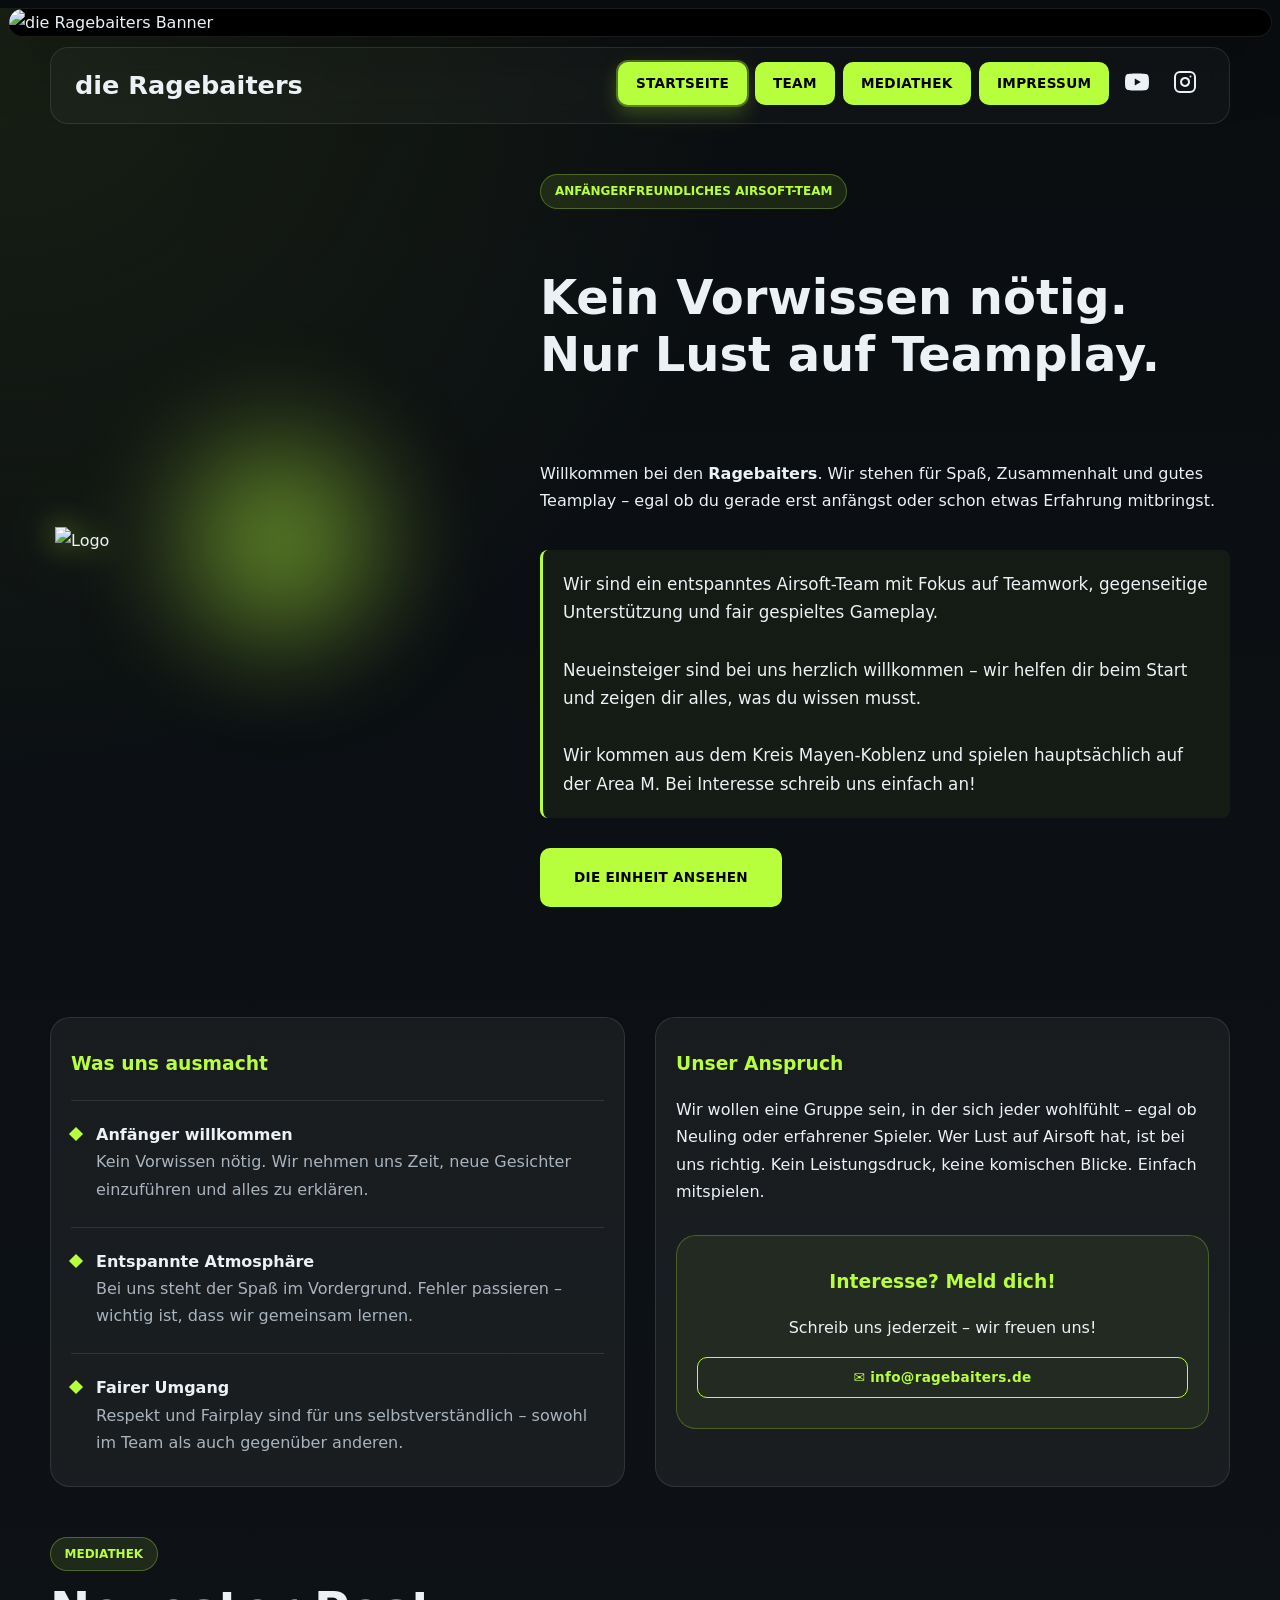
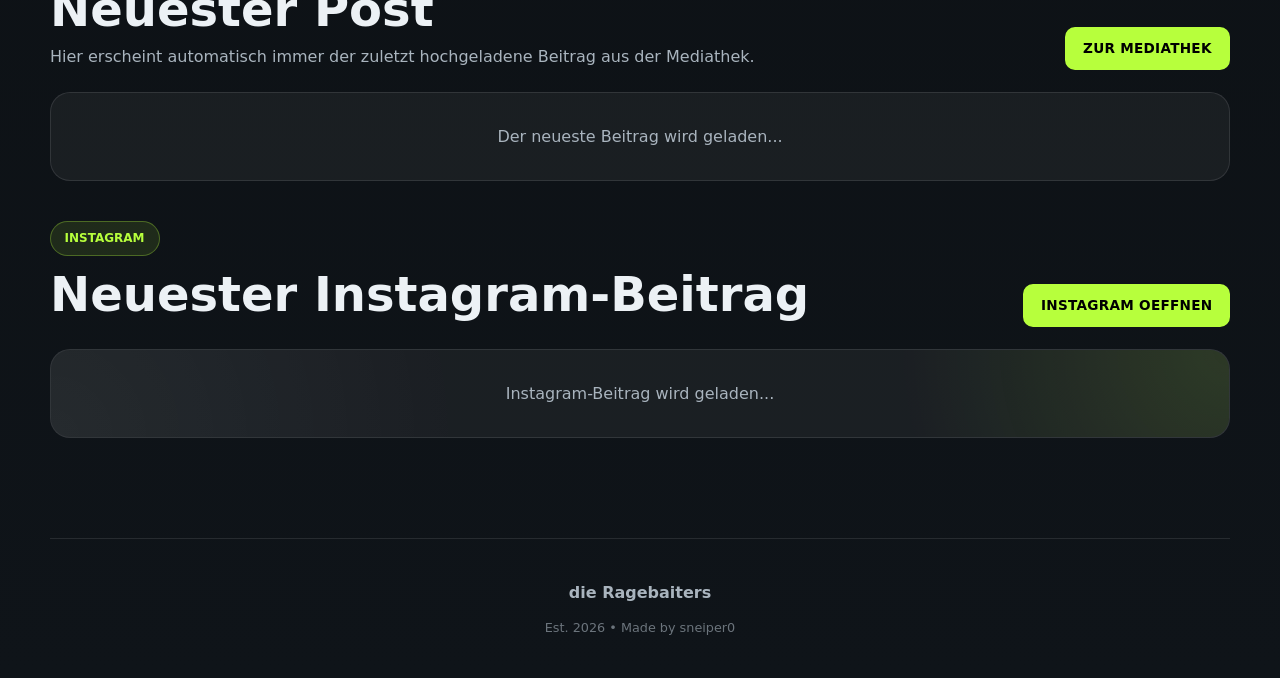
==== commit 211dba25: "Update index.html" ====
--- a/index.html
+++ b/index.html
@@ -1,298 +1,309 @@
-<!DOCTYPE html>
-<html lang="de">
-<head>
-  <meta charset="UTF-8" />
-  <meta name="viewport" content="width=device-width, initial-scale=1.0" />
-  <title>die Ragebaiters | Airsoft Team</title>
-  <link rel="icon" type="image/png" href="images/logo.png">
-  <link rel="stylesheet" href="styles.css">
-</head>
-<body>
-
-  <div class="top-banner">
-    <img src="images/banner2.png" alt="die Ragebaiters Banner" />
-  </div>
-
-  <header class="container">
-    <nav class="nav">
-      <div style="font-weight: 900; font-size: 1.6rem;">die Ragebaiters</div>
-      <div class="nav-links">
-        <a class="active" href="index.html">Startseite</a>
-        <a href="team.html">Team</a>
-        <a href="mediathek.html">Mediathek</a>
-        <a href="impressum.html">Impressum</a>
-        <a class="social-icon" href="https://www.youtube.com/@RagebaitersAS" target="_blank" rel="noopener" aria-label="YouTube" title="YouTube">
-          <svg viewBox="0 0 24 24" fill="currentColor" aria-hidden="true">
-            <path d="M23.498 6.186a2.999 2.999 0 0 0-2.112-2.122C19.505 3.5 12 3.5 12 3.5s-7.505 0-9.386.564A2.999 2.999 0 0 0 .502 6.186C0 8.074 0 12 0 12s0 3.926.502 5.814a2.999 2.999 0 0 0 2.112 2.122C4.495 20.5 12 20.5 12 20.5s7.505 0 9.386-.564a2.999 2.999 0 0 0 2.112-2.122C24 15.926 24 12 24 12s0-3.926-.502-5.814zM9.75 15.568V8.432L15.818 12 9.75 15.568z"/>
-          </svg>
-        </a>
-        <a class="social-icon" href="https://www.instagram.com/die_ragebaiters/" target="_blank" rel="noopener" aria-label="Instagram" title="Instagram">
-          <svg viewBox="0 0 24 24" fill="none" stroke="currentColor" stroke-width="2" stroke-linecap="round" stroke-linejoin="round" aria-hidden="true">
-            <rect x="2" y="2" width="20" height="20" rx="5" ry="5"/>
-            <path d="M16 11.37A4 4 0 1 1 12.63 8 4 4 0 0 1 16 11.37z"/>
-            <line x1="17.5" y1="6.5" x2="17.51" y2="6.5"/>
-          </svg>
-        </a>
-      </div>
-    </nav>
-  </header>
-
-  <main class="container">
-    <section class="hero">
-      <div class="hero-grid">
-        <div class="hero-logo-large"><img src="images/logo.png" alt="Logo" /></div>
-        <div class="hero-content">
-          <span class="eyebrow">Anfängerfreundliches Airsoft-Team</span>
-          <h2>Kein Vorwissen nötig.<br>Nur Lust auf Teamplay.</h2>
-          <p>Willkommen bei den <strong>Ragebaiters</strong>. Wir stehen für Spaß, Zusammenhalt und gutes Teamplay – egal ob du gerade erst anfängst oder schon etwas Erfahrung mitbringst.</p>
-
-          <div class="info-box">
-            Wir sind ein entspanntes Airsoft-Team mit Fokus auf Teamwork, gegenseitige Unterstützung und fair gespieltes Gameplay.<br><br>
-            Neueinsteiger sind bei uns herzlich willkommen – wir helfen dir beim Start und zeigen dir alles, was du wissen musst.<br><br>
-            Wir kommen aus dem Kreis Mayen-Koblenz und spielen hauptsächlich auf der Area M. Bei Interesse schreib uns einfach an!
-          </div>
-          <a href="team.html" style="padding: 16px 32px; margin-top:10px;">Die Einheit ansehen</a>
-        </div>
-      </div>
-    </section>
-
-    <section class="section">
-      <div class="split">
-        <article class="card">
-          <h3 style="margin:0; color: var(--accent);">Was uns ausmacht</h3>
-          <div class="list">
-            <div class="list-item">
-              <div class="dot"></div>
-              <div><strong>Anfänger willkommen</strong><br><span style="color: var(--muted);">Kein Vorwissen nötig. Wir nehmen uns Zeit, neue Gesichter einzuführen und alles zu erklären.</span></div>
-            </div>
-            <div class="list-item">
-              <div class="dot"></div>
-              <div><strong>Entspannte Atmosphäre</strong><br><span style="color: var(--muted);">Bei uns steht der Spaß im Vordergrund. Fehler passieren – wichtig ist, dass wir gemeinsam lernen.</span></div>
-            </div>
-            <div class="list-item">
-              <div class="dot"></div>
-              <div><strong>Fairer Umgang</strong><br><span style="color: var(--muted);">Respekt und Fairplay sind für uns selbstverständlich – sowohl im Team als auch gegenüber anderen.</span></div>
-            </div>
-          </div>
-        </article>
-
-        <article class="card">
-          <h3 style="margin:0; color: var(--accent);">Unser Anspruch</h3>
-          <p>Wir wollen eine Gruppe sein, in der sich jeder wohlfühlt – egal ob Neuling oder erfahrener Spieler. Wer Lust auf Airsoft hat, ist bei uns richtig. Kein Leistungsdruck, keine komischen Blicke. Einfach mitspielen.</p>
-          <div class="contact-box">
-            <h3 style="margin:0; color: var(--accent);">Interesse? Meld dich!</h3>
-            <p>Schreib uns jederzeit – wir freuen uns!</p>
-            <a href="mailto:info@ragebaiters.de" style="background:transparent; border:1px solid var(--accent); color:var(--accent)!important; text-transform:none; width:100%; text-align:center;">✉ info@ragebaiters.de</a>
-          </div>
-        </article>
-      </div>
-    </section>
-
-    <section class="section latest-media-section">
-      <div class="latest-media-head">
-        <div>
-          <span class="eyebrow">Mediathek</span>
-          <h2 style="margin: 10px 0 4px;">Neuester Post</h2>
-          <p style="color: var(--muted); margin: 0;">Hier erscheint automatisch immer der zuletzt hochgeladene Beitrag aus der Mediathek.</p>
-        </div>
-        <a href="mediathek.html">Zur Mediathek</a>
-      </div>
-      <div id="latest-media">
-        <article class="card latest-media-card">
-          <div class="latest-media-empty">Der neueste Beitrag wird geladen...</div>
-        </article>
-      </div>
-    </section>
-
-    <section class="section instagram-section">
-      <div class="latest-media-head">
-        <div>
-          <span class="eyebrow">Instagram</span>
-          <h2 style="margin: 10px 0 4px;">Neuester Instagram-Beitrag</h2>
-          <p style="color: var(--muted); margin: 0;">Der Bereich ist jetzt im Design der Seite vorbereitet und kann spaeter direkt an eine Live-Instagram-Datenquelle angebunden werden.</p>
-        </div>
-        <a href="https://www.instagram.com/die_ragebaiters/" target="_blank" rel="noopener">Instagram oeffnen</a>
-      </div>
-      <div id="instagram-latest">
-        <article class="card instagram-post-card">
-          <div class="latest-media-empty">Instagram-Beitrag wird geladen...</div>
-        </article>
-      </div>
-    </section>
-  </main>
-
-  <footer class="footer container">
-    <div style="font-weight: 800;">die Ragebaiters</div>
-    <div style="font-size: 0.8rem; opacity: 0.6;">Est. 2026 • Made by sneiper0</div>
-  </footer>
-
-<script src="config.js"></script>
-<script type="module">
-    import { supabase, initPage, getSessionUser, getProfile } from './auth.js?v=2026-04-23-1';
-  await initPage('home');
-
-  const topBannerImg = document.querySelector('.top-banner img');
-  const latestMedia = document.getElementById('latest-media');
-  const instagramLatest = document.getElementById('instagram-latest');
-  const instagramProfileUrl = 'https://www.instagram.com/die_ragebaiters/';
-
-  const { data: bannerVariant } = await supabase.rpc('get_homepage_banner');
-  if (bannerVariant === 'sponsor') {
-    topBannerImg.src = 'images/banner.png';
-    topBannerImg.alt = 'die Ragebaiters Sponsor Banner';
-  } else {
-    topBannerImg.src = 'images/banner2.png';
-    topBannerImg.alt = 'die Ragebaiters Team Banner';
-  }
-
-  const currentUser = await getSessionUser();
-  const currentProfile = currentUser ? await getProfile(currentUser.id) : null;
-  const currentRole = currentUser ? normalizeRole(currentProfile?.role) : 'guest';
-  const canSeeInternalPosts = currentRole === 'admin' || currentRole === 'observer';
-  const { data, error } = await supabase.rpc('get_latest_gallery_photo', {
-    p_include_internal: canSeeInternalPosts
-  });
-  const latestPhoto = Array.isArray(data) ? data[0] : data;
-
-  if (error) {
-    latestMedia.innerHTML = '<article class="card latest-media-card"><div class="latest-media-empty">Der neueste Beitrag konnte gerade nicht geladen werden.</div></article>';
-  } else if (!latestPhoto) {
-    latestMedia.innerHTML = '<article class="card latest-media-card"><div class="latest-media-empty">In der Mediathek wurde noch kein Beitrag hochgeladen.</div></article>';
-  } else {
-    const imageUrl = resolvePhotoUrl(latestPhoto.storage_path);
-    latestMedia.innerHTML = `
-      <article class="card latest-media-card">
-        <div class="latest-media-grid">
-          <div class="latest-media-image-wrap">
-            <img class="latest-media-image" src="${imageUrl}" alt="${escapeHtml(latestPhoto.title || 'Neuester Mediathek-Post')}">
-          </div>
-          <div class="latest-media-copy">
-            <span class="latest-media-label">Zuletzt hochgeladen</span>
-            <h3>${escapeHtml(latestPhoto.title || 'Neuer Mediathek-Post')}</h3>
-            ${latestPhoto.caption ? `<p>${escapeHtml(latestPhoto.caption)}</p>` : '<p>In der Mediathek ist ein neuer Beitrag verfuegbar.</p>'}
-            <div class="latest-media-meta">
-              <span>von ${escapeHtml(latestPhoto.author || 'anonym')}</span>
-              <span>${formatDate(latestPhoto.uploaded_at)}</span>
-            </div>
-          </div>
-        </div>
-      </article>`;
-  }
-
-  await renderLatestInstagramPost();
-
-  function formatDate(value) {
-    if (!value) return 'Unbekanntes Datum';
-    return new Date(value).toLocaleDateString('de-DE', {
-      day: '2-digit',
-      month: '2-digit',
-      year: 'numeric'
-    });
-  }
-
-  function escapeHtml(s) {
-    return String(s).replace(/[&<>"']/g, c => ({'&':'&amp;','<':'&lt;','>':'&gt;','"':'&quot;',"'":'&#39;'}[c]));
-  }
-
-  function normalizeRole(role) {
-    return ['observer', 'member', 'admin'].includes(role) ? role : 'guest';
-  }
-
-  function resolvePhotoUrl(path) {
-    if (String(path || '').startsWith('__local__/')) {
-      return path.replace('__local__/', '');
-    }
-    const { data: pub } = supabase.storage.from('photos').getPublicUrl(path);
-    return pub.publicUrl;
-  }
-
-  async function renderLatestInstagramPost() {
-    if (!instagramLatest) return;
-
-    const { data, error } = await supabase.rpc('get_homepage_instagram_post');
-    const post = Array.isArray(data) ? data[0] : data;
-
-    if (error) {
-      console.error('[Ragebaiters] Instagram-Post konnte nicht geladen werden:', error);
-      instagramLatest.innerHTML = buildInstagramFallbackCard({
-        title: 'Instagram-Verbindung wird vorbereitet',
-        copy: 'Das Layout fuer den neuesten Instagram-Beitrag steht bereits. Die Live-Anbindung kann jetzt spaeter direkt an Meta oder eine Supabase-Synchronisierung angeschlossen werden.'
-      });
-      return;
-    }
-
-    if (!post?.post_url || !post?.image_url) {
-      instagramLatest.innerHTML = buildInstagramFallbackCard({
-        title: 'Noch kein Instagram-Beitrag hinterlegt',
-        copy: 'Sobald die Datenquelle verbunden ist, erscheint hier automatisch nur der aktuellste Instagram-Beitrag im Look der Website.'
-      });
-      return;
-    }
-
-    instagramLatest.innerHTML = `
-      <article class="card instagram-post-card">
-        <div class="instagram-post-grid">
-          <a class="instagram-post-image-wrap" href="${escapeHtmlAttr(post.post_url)}" target="_blank" rel="noopener" aria-label="Instagram-Beitrag oeffnen">
-            <img class="instagram-post-image" src="${escapeHtmlAttr(post.image_url)}" alt="${escapeHtmlAttr(post.title || 'Neuester Instagram-Beitrag')}">
-            <span class="instagram-post-badge">Instagram</span>
-          </a>
-          <div class="instagram-post-copy">
-            <span class="instagram-post-kicker">Live vorbereitet</span>
-            <h3>${escapeHtml(post.title || 'Neuester Beitrag von die_ragebaiters')}</h3>
-            <p>${escapeHtml(post.caption || 'Der aktuellste Instagram-Beitrag kann hier im Stil der Website dargestellt werden.')}</p>
-            <div class="instagram-post-meta">
-              <span>@${escapeHtml(post.username || 'die_ragebaiters')}</span>
-              <span>${formatInstagramDate(post.posted_at)}</span>
-            </div>
-            <div class="instagram-post-actions">
-              <a href="${escapeHtmlAttr(post.post_url)}" target="_blank" rel="noopener">Beitrag ansehen</a>
-              <a class="instagram-post-secondary" href="${instagramProfileUrl}" target="_blank" rel="noopener">Profil oeffnen</a>
-            </div>
-          </div>
-        </div>
-      </article>`;
-  }
-
-  function buildInstagramFallbackCard({ title, copy }) {
-    return `
-      <article class="card instagram-post-card instagram-post-card-empty">
-        <div class="instagram-post-grid">
-          <div class="instagram-post-image-wrap instagram-post-placeholder" aria-hidden="true">
-            <span class="instagram-post-badge">Instagram</span>
-            <div class="instagram-post-placeholder-inner">
-              <strong>die_ragebaiters</strong>
-              <span>Neuester Post erscheint hier</span>
-            </div>
-          </div>
-          <div class="instagram-post-copy">
-            <span class="instagram-post-kicker">Design bereit</span>
-            <h3>${escapeHtml(title)}</h3>
-            <p>${escapeHtml(copy)}</p>
-            <div class="instagram-post-meta">
-              <span>@die_ragebaiters</span>
-              <span>Wartet auf Live-Daten</span>
-            </div>
-            <div class="instagram-post-actions">
-              <a href="${instagramProfileUrl}" target="_blank" rel="noopener">Instagram oeffnen</a>
-            </div>
-          </div>
-        </div>
-      </article>`;
-  }
-
-  function formatInstagramDate(value) {
-    if (!value) return 'Neuester Beitrag';
-    return new Date(value).toLocaleDateString('de-DE', {
-      day: '2-digit',
-      month: '2-digit',
-      year: 'numeric'
-    });
-  }
-
-  function escapeHtmlAttr(s) {
-    return escapeHtml(s).replace(/`/g, '&#96;');
-  }
-</script>
-</body>
-</html>
-
+<!DOCTYPE html>
+<html lang="de">
+<head>
+  <meta charset="UTF-8" />
+  <meta name="viewport" content="width=device-width, initial-scale=1.0" />
+  <title>die Ragebaiters | Airsoft Team</title>
+  <link rel="icon" type="image/png" href="images/logo.png">
+  <link rel="stylesheet" href="styles.css">
+</head>
+<body>
+
+  <div class="top-banner">
+    <img src="images/banner2.png" alt="die Ragebaiters Banner" />
+  </div>
+
+  <header class="container">
+    <nav class="nav">
+      <div style="font-weight: 900; font-size: 1.6rem;">die Ragebaiters</div>
+      <div class="nav-links">
+        <a class="active" href="index.html">Startseite</a>
+        <a href="team.html">Team</a>
+        <a href="mediathek.html">Mediathek</a>
+        <a href="impressum.html">Impressum</a>
+        <a class="social-icon" href="https://www.youtube.com/@RagebaitersAS" target="_blank" rel="noopener" aria-label="YouTube" title="YouTube">
+          <svg viewBox="0 0 24 24" fill="currentColor" aria-hidden="true">
+            <path d="M23.498 6.186a2.999 2.999 0 0 0-2.112-2.122C19.505 3.5 12 3.5 12 3.5s-7.505 0-9.386.564A2.999 2.999 0 0 0 .502 6.186C0 8.074 0 12 0 12s0 3.926.502 5.814a2.999 2.999 0 0 0 2.112 2.122C4.495 20.5 12 20.5 12 20.5s7.505 0 9.386-.564a2.999 2.999 0 0 0 2.112-2.122C24 15.926 24 12 24 12s0-3.926-.502-5.814zM9.75 15.568V8.432L15.818 12 9.75 15.568z"/>
+          </svg>
+        </a>
+        <a class="social-icon" href="https://www.instagram.com/die_ragebaiters/" target="_blank" rel="noopener" aria-label="Instagram" title="Instagram">
+          <svg viewBox="0 0 24 24" fill="none" stroke="currentColor" stroke-width="2" stroke-linecap="round" stroke-linejoin="round" aria-hidden="true">
+            <rect x="2" y="2" width="20" height="20" rx="5" ry="5"/>
+            <path d="M16 11.37A4 4 0 1 1 12.63 8 4 4 0 0 1 16 11.37z"/>
+            <line x1="17.5" y1="6.5" x2="17.51" y2="6.5"/>
+          </svg>
+        </a>
+      </div>
+    </nav>
+  </header>
+
+  <main class="container">
+    <section class="hero">
+      <div class="hero-grid">
+        <div class="hero-logo-large"><img src="images/logo.png" alt="Logo" /></div>
+        <div class="hero-content">
+          <span class="eyebrow">Anfängerfreundliches Airsoft-Team</span>
+          <h2>Kein Vorwissen nötig.<br>Nur Lust auf Teamplay.</h2>
+          <p>Willkommen bei den <strong>Ragebaiters</strong>. Wir stehen für Spaß, Zusammenhalt und gutes Teamplay – egal ob du gerade erst anfängst oder schon etwas Erfahrung mitbringst.</p>
+
+          <div class="info-box">
+            Wir sind ein entspanntes Airsoft-Team mit Fokus auf Teamwork, gegenseitige Unterstützung und fair gespieltes Gameplay.<br><br>
+            Neueinsteiger sind bei uns herzlich willkommen – wir helfen dir beim Start und zeigen dir alles, was du wissen musst.<br><br>
+            Wir kommen aus dem Kreis Mayen-Koblenz und spielen hauptsächlich auf der Area M. Bei Interesse schreib uns einfach an!
+          </div>
+          <a href="team.html" style="padding: 16px 32px; margin-top:10px;">Die Einheit ansehen</a>
+        </div>
+      </div>
+    </section>
+
+    <section class="section">
+      <div class="split">
+        <article class="card">
+          <h3 style="margin:0; color: var(--accent);">Was uns ausmacht</h3>
+          <div class="list">
+            <div class="list-item">
+              <div class="dot"></div>
+              <div><strong>Anfänger willkommen</strong><br><span style="color: var(--muted);">Kein Vorwissen nötig. Wir nehmen uns Zeit, neue Gesichter einzuführen und alles zu erklären.</span></div>
+            </div>
+            <div class="list-item">
+              <div class="dot"></div>
+              <div><strong>Entspannte Atmosphäre</strong><br><span style="color: var(--muted);">Bei uns steht der Spaß im Vordergrund. Fehler passieren – wichtig ist, dass wir gemeinsam lernen.</span></div>
+            </div>
+            <div class="list-item">
+              <div class="dot"></div>
+              <div><strong>Fairer Umgang</strong><br><span style="color: var(--muted);">Respekt und Fairplay sind für uns selbstverständlich – sowohl im Team als auch gegenüber anderen.</span></div>
+            </div>
+          </div>
+        </article>
+
+        <article class="card">
+          <h3 style="margin:0; color: var(--accent);">Unser Anspruch</h3>
+          <p>Wir wollen eine Gruppe sein, in der sich jeder wohlfühlt – egal ob Neuling oder erfahrener Spieler. Wer Lust auf Airsoft hat, ist bei uns richtig. Kein Leistungsdruck, keine komischen Blicke. Einfach mitspielen.</p>
+          <div class="contact-box">
+            <h3 style="margin:0; color: var(--accent);">Interesse? Meld dich!</h3>
+            <p>Schreib uns jederzeit – wir freuen uns!</p>
+            <a href="mailto:info@ragebaiters.de" style="background:transparent; border:1px solid var(--accent); color:var(--accent)!important; text-transform:none; width:100%; text-align:center;">✉ info@ragebaiters.de</a>
+          </div>
+        </article>
+      </div>
+    </section>
+
+    <section class="section latest-media-section">
+      <div class="latest-media-head">
+        <div>
+          <span class="eyebrow">Mediathek</span>
+          <h2 style="margin: 10px 0 4px;">Neuester Post</h2>
+          <p style="color: var(--muted); margin: 0;">Hier erscheint automatisch immer der zuletzt hochgeladene Beitrag aus der Mediathek.</p>
+        </div>
+        <a href="mediathek.html">Zur Mediathek</a>
+      </div>
+      <div id="latest-media">
+        <article class="card latest-media-card">
+          <div class="latest-media-empty">Der neueste Beitrag wird geladen...</div>
+        </article>
+      </div>
+    </section>
+
+    <section class="section instagram-section">
+      <div class="latest-media-head">
+        <div>
+          <span class="eyebrow">Instagram</span>
+          <h2 style="margin: 10px 0 4px;">Neuester Instagram-Beitrag</h2>
+        </div>
+        <a href="https://www.instagram.com/die_ragebaiters/" target="_blank" rel="noopener">Instagram oeffnen</a>
+      </div>
+      <div id="instagram-latest">
+        <article class="card instagram-post-card">
+          <div class="latest-media-empty">Instagram-Beitrag wird geladen...</div>
+        </article>
+      </div>
+    </section>
+  </main>
+
+  <footer class="footer container">
+    <div style="font-weight: 800;">die Ragebaiters</div>
+    <div style="font-size: 0.8rem; opacity: 0.6;">Est. 2026 • Made by sneiper0</div>
+  </footer>
+
+<script src="config.js"></script>
+<script type="module">
+    import { supabase, initPage, getSessionUser, getProfile } from './auth.js?v=2026-04-23-1';
+  await initPage('home');
+
+  const topBannerImg = document.querySelector('.top-banner img');
+  const latestMedia = document.getElementById('latest-media');
+  const instagramLatest = document.getElementById('instagram-latest');
+  const instagramProfileUrl = 'https://www.instagram.com/die_ragebaiters/';
+
+  const { data: bannerVariant } = await supabase.rpc('get_homepage_banner');
+  if (bannerVariant === 'sponsor') {
+    topBannerImg.src = 'images/banner.png';
+    topBannerImg.alt = 'die Ragebaiters Sponsor Banner';
+  } else {
+    topBannerImg.src = 'images/banner2.png';
+    topBannerImg.alt = 'die Ragebaiters Team Banner';
+  }
+
+  const currentUser = await getSessionUser();
+  const currentProfile = currentUser ? await getProfile(currentUser.id) : null;
+  const currentRole = currentUser ? normalizeRole(currentProfile?.role) : 'guest';
+  const canSeeInternalPosts = currentRole === 'admin' || currentRole === 'observer';
+  const { data, error } = await supabase.rpc('get_latest_gallery_photo', {
+    p_include_internal: canSeeInternalPosts
+  });
+  const latestPhoto = Array.isArray(data) ? data[0] : data;
+
+  if (error) {
+    latestMedia.innerHTML = '<article class="card latest-media-card"><div class="latest-media-empty">Der neueste Beitrag konnte gerade nicht geladen werden.</div></article>';
+  } else if (!latestPhoto) {
+    latestMedia.innerHTML = '<article class="card latest-media-card"><div class="latest-media-empty">In der Mediathek wurde noch kein Beitrag hochgeladen.</div></article>';
+  } else {
+    const imageUrl = resolvePhotoUrl(latestPhoto.storage_path);
+    latestMedia.innerHTML = `
+      <article class="card latest-media-card">
+        <div class="latest-media-grid">
+          <div class="latest-media-image-wrap">
+            <img class="latest-media-image" src="${imageUrl}" alt="${escapeHtml(latestPhoto.title || 'Neuester Mediathek-Post')}">
+          </div>
+          <div class="latest-media-copy">
+            <span class="latest-media-label">Zuletzt hochgeladen</span>
+            <h3>${escapeHtml(latestPhoto.title || 'Neuer Mediathek-Post')}</h3>
+            ${latestPhoto.caption ? `<p>${escapeHtml(latestPhoto.caption)}</p>` : '<p>In der Mediathek ist ein neuer Beitrag verfuegbar.</p>'}
+            <div class="latest-media-meta">
+              <span>von ${escapeHtml(latestPhoto.author || 'anonym')}</span>
+              <span>${formatDate(latestPhoto.uploaded_at)}</span>
+            </div>
+          </div>
+        </div>
+      </article>`;
+  }
+
+  await renderLatestInstagramPost();
+
+  function formatDate(value) {
+    if (!value) return 'Unbekanntes Datum';
+    return new Date(value).toLocaleDateString('de-DE', {
+      day: '2-digit',
+      month: '2-digit',
+      year: 'numeric'
+    });
+  }
+
+  function escapeHtml(s) {
+    return String(s).replace(/[&<>"']/g, c => ({'&':'&amp;','<':'&lt;','>':'&gt;','"':'&quot;',"'":'&#39;'}[c]));
+  }
+
+  function normalizeRole(role) {
+    return ['observer', 'member', 'admin'].includes(role) ? role : 'guest';
+  }
+
+  function resolvePhotoUrl(path) {
+    if (String(path || '').startsWith('__local__/')) {
+      return path.replace('__local__/', '');
+    }
+    const { data: pub } = supabase.storage.from('photos').getPublicUrl(path);
+    return pub.publicUrl;
+  }
+
+  async function renderLatestInstagramPost() {
+    if (!instagramLatest) return;
+
+    const { data, error } = await supabase.rpc('get_homepage_instagram_post');
+    const post = Array.isArray(data) ? data[0] : data;
+
+    if (error) {
+      console.error('[Ragebaiters] Instagram-Post konnte nicht geladen werden:', error);
+      instagramLatest.innerHTML = buildInstagramFallbackCard({
+        title: 'Instagram-Verbindung wird vorbereitet',
+        copy: 'Das Layout fuer den neuesten Instagram-Beitrag steht bereits. Die Live-Anbindung kann jetzt spaeter direkt an Meta oder eine Supabase-Synchronisierung angeschlossen werden.'
+      });
+      return;
+    }
+
+    if (!post?.post_url && !post?.image_url && !post?.title && !post?.caption) {
+      instagramLatest.innerHTML = buildInstagramFallbackCard({
+        title: 'Noch kein Instagram-Beitrag hinterlegt',
+        copy: 'Sobald die Datenquelle verbunden ist, erscheint hier automatisch nur der aktuellste Instagram-Beitrag im Look der Website.'
+      });
+      return;
+    }
+
+    const imageMarkup = post.image_url
+      ? `<img class="instagram-post-image" src="${escapeHtmlAttr(post.image_url)}" alt="${escapeHtmlAttr(post.title || 'Neuester Instagram-Beitrag')}">`
+      : `
+        <div class="instagram-post-placeholder-inner">
+          <strong>${escapeHtml(post.username || 'die_ragebaiters')}</strong>
+          <span>Cover-Bild fehlt noch</span>
+        </div>`;
+
+    const primaryAction = post.post_url
+      ? `<a href="${escapeHtmlAttr(post.post_url)}" target="_blank" rel="noopener">Beitrag ansehen</a>`
+      : `<a href="${instagramProfileUrl}" target="_blank" rel="noopener">Profil oeffnen</a>`;
+
+    instagramLatest.innerHTML = `
+      <article class="card instagram-post-card">
+        <div class="instagram-post-grid">
+          <div class="instagram-post-image-wrap ${post.image_url ? '' : 'instagram-post-placeholder'}">
+            ${imageMarkup}
+            <span class="instagram-post-badge">Instagram</span>
+          </div>
+          <div class="instagram-post-copy">
+            <span class="instagram-post-kicker">Live vorbereitet</span>
+            <h3>${escapeHtml(post.title || 'Neuester Beitrag von die_ragebaiters')}</h3>
+            <p>${escapeHtml(post.caption || 'Der aktuellste Instagram-Beitrag kann hier im Stil der Website dargestellt werden.')}</p>
+            <div class="instagram-post-meta">
+              <span>@${escapeHtml(post.username || 'die_ragebaiters')}</span>
+              <span>${formatInstagramDate(post.posted_at)}</span>
+            </div>
+            <div class="instagram-post-actions">
+              ${primaryAction}
+              <a class="instagram-post-secondary" href="${instagramProfileUrl}" target="_blank" rel="noopener">Profil oeffnen</a>
+            </div>
+          </div>
+        </div>
+      </article>`;
+  }
+
+  function buildInstagramFallbackCard({ title, copy }) {
+    return `
+      <article class="card instagram-post-card instagram-post-card-empty">
+        <div class="instagram-post-grid">
+          <div class="instagram-post-image-wrap instagram-post-placeholder" aria-hidden="true">
+            <span class="instagram-post-badge">Instagram</span>
+            <div class="instagram-post-placeholder-inner">
+              <strong>die_ragebaiters</strong>
+              <span>Neuester Post erscheint hier</span>
+            </div>
+          </div>
+          <div class="instagram-post-copy">
+            <span class="instagram-post-kicker">Design bereit</span>
+            <h3>${escapeHtml(title)}</h3>
+            <p>${escapeHtml(copy)}</p>
+            <div class="instagram-post-meta">
+              <span>@die_ragebaiters</span>
+              <span>Wartet auf Live-Daten</span>
+            </div>
+            <div class="instagram-post-actions">
+              <a href="${instagramProfileUrl}" target="_blank" rel="noopener">Instagram oeffnen</a>
+            </div>
+          </div>
+        </div>
+      </article>`;
+  }
+
+  function formatInstagramDate(value) {
+    if (!value) return 'Neuester Beitrag';
+    return new Date(value).toLocaleDateString('de-DE', {
+      day: '2-digit',
+      month: '2-digit',
+      year: 'numeric'
+    });
+  }
+
+  function escapeHtmlAttr(s) {
+    return escapeHtml(s).replace(/`/g, '&#96;');
+  }
+</script>
+</body>
+</html>
+
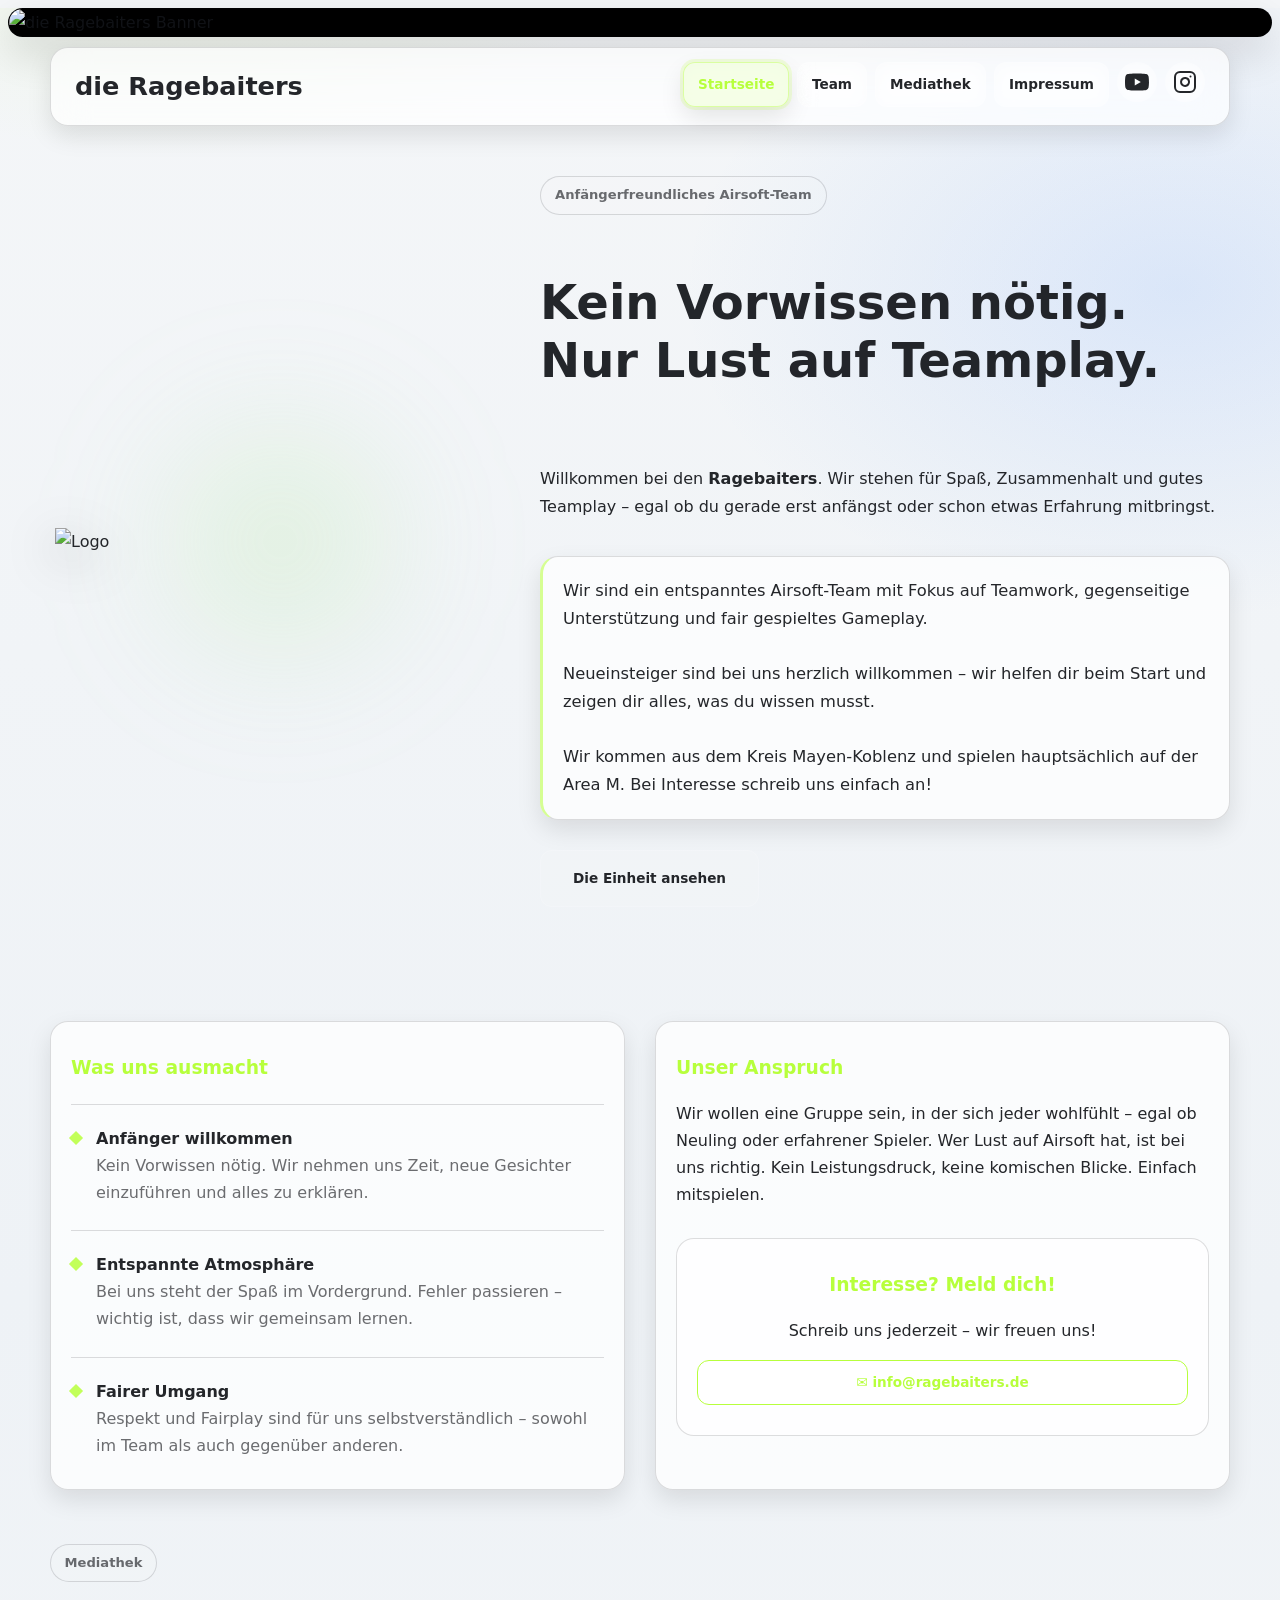
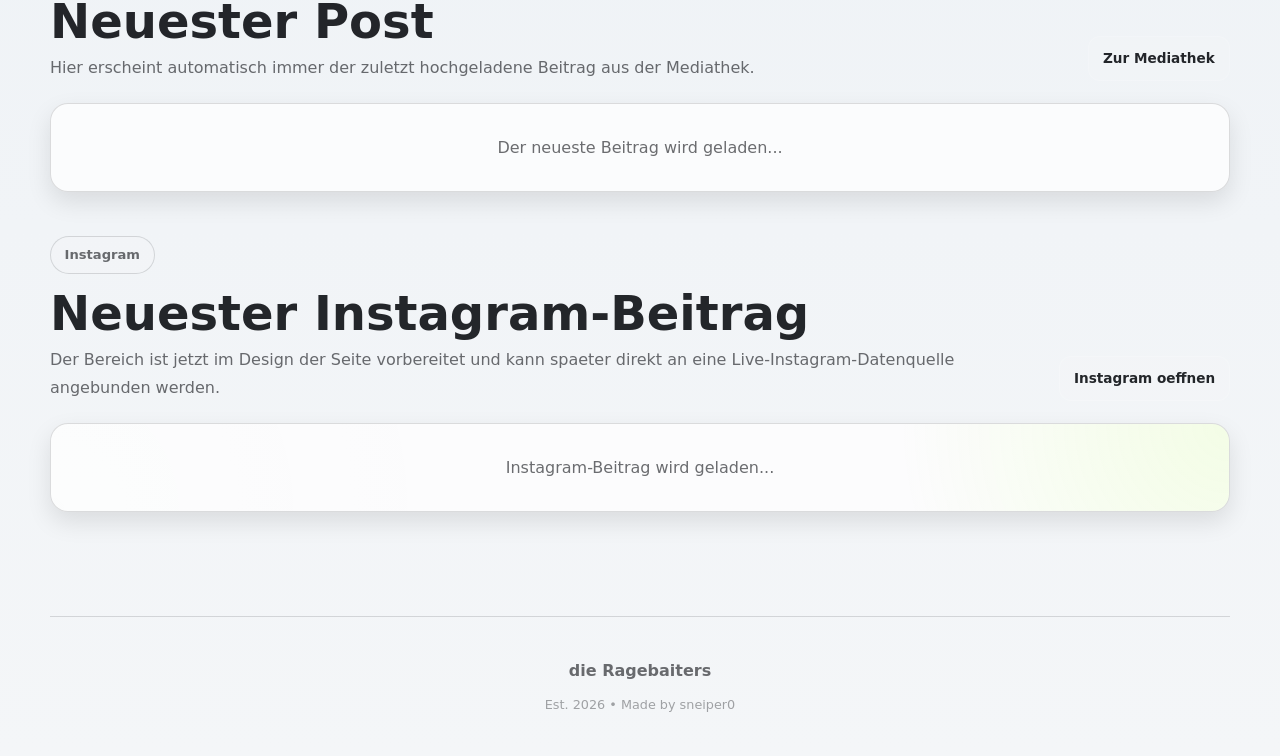
==== commit 455f7055: "Add files via upload" ====
--- a/index.html
+++ b/index.html
@@ -1,309 +1,319 @@
-<!DOCTYPE html>
-<html lang="de">
-<head>
-  <meta charset="UTF-8" />
-  <meta name="viewport" content="width=device-width, initial-scale=1.0" />
-  <title>die Ragebaiters | Airsoft Team</title>
-  <link rel="icon" type="image/png" href="images/logo.png">
-  <link rel="stylesheet" href="styles.css">
-</head>
-<body>
+<!DOCTYPE html>
+<html lang="de">
+<head>
+  <meta charset="UTF-8" />
+  <meta name="viewport" content="width=device-width, initial-scale=1.0" />
+  <title>die Ragebaiters | Airsoft Team</title>
+  <link rel="icon" type="image/png" href="images/logo.png">
+  <link rel="stylesheet" href="styles.css">
+</head>
+<body>
+
+  <div class="top-banner">
+    <img src="images/banner2.png" alt="die Ragebaiters Banner" />
+  </div>
+
+  <header class="container">
+    <nav class="nav">
+      <div class="nav-brand">
+        <div class="nav-title">die Ragebaiters</div>
+      </div>
+      <button class="nav-toggle" type="button" aria-label="Menü" aria-expanded="false">
+        <span class="nav-toggle-bar"></span>
+        <span class="nav-toggle-bar"></span>
+        <span class="nav-toggle-bar"></span>
+      </button>
+      <div class="nav-links">
+        <a class="active" href="index.html">Startseite</a>
+        <a href="team.html">Team</a>
+        <a href="mediathek.html">Mediathek</a>
+        <a href="impressum.html">Impressum</a>
+        <a class="social-icon" href="https://www.youtube.com/@RagebaitersAS" target="_blank" rel="noopener" aria-label="YouTube" title="YouTube">
+          <svg viewBox="0 0 24 24" fill="currentColor" aria-hidden="true">
+            <path d="M23.498 6.186a2.999 2.999 0 0 0-2.112-2.122C19.505 3.5 12 3.5 12 3.5s-7.505 0-9.386.564A2.999 2.999 0 0 0 .502 6.186C0 8.074 0 12 0 12s0 3.926.502 5.814a2.999 2.999 0 0 0 2.112 2.122C4.495 20.5 12 20.5 12 20.5s7.505 0 9.386-.564a2.999 2.999 0 0 0 2.112-2.122C24 15.926 24 12 24 12s0-3.926-.502-5.814zM9.75 15.568V8.432L15.818 12 9.75 15.568z"/>
+          </svg>
+        </a>
+        <a class="social-icon" href="https://www.instagram.com/die_ragebaiters/" target="_blank" rel="noopener" aria-label="Instagram" title="Instagram">
+          <svg viewBox="0 0 24 24" fill="none" stroke="currentColor" stroke-width="2" stroke-linecap="round" stroke-linejoin="round" aria-hidden="true">
+            <rect x="2" y="2" width="20" height="20" rx="5" ry="5"/>
+            <path d="M16 11.37A4 4 0 1 1 12.63 8 4 4 0 0 1 16 11.37z"/>
+            <line x1="17.5" y1="6.5" x2="17.51" y2="6.5"/>
+          </svg>
+        </a>
+      </div>
+    </nav>
+    <div class="nav-backdrop" aria-hidden="true"></div>
+  </header>
+
+  <main class="container">
+    <section class="hero">
+      <div class="hero-grid">
+        <div class="hero-logo-large"><img src="images/logo.png" alt="Logo" /></div>
+        <div class="hero-content">
+          <span class="eyebrow">Anfängerfreundliches Airsoft-Team</span>
+          <h2>Kein Vorwissen nötig.<br>Nur Lust auf Teamplay.</h2>
+          <p>Willkommen bei den <strong>Ragebaiters</strong>. Wir stehen für Spaß, Zusammenhalt und gutes Teamplay – egal ob du gerade erst anfängst oder schon etwas Erfahrung mitbringst.</p>
+
+          <div class="info-box">
+            Wir sind ein entspanntes Airsoft-Team mit Fokus auf Teamwork, gegenseitige Unterstützung und fair gespieltes Gameplay.<br><br>
+            Neueinsteiger sind bei uns herzlich willkommen – wir helfen dir beim Start und zeigen dir alles, was du wissen musst.<br><br>
+            Wir kommen aus dem Kreis Mayen-Koblenz und spielen hauptsächlich auf der Area M. Bei Interesse schreib uns einfach an!
+          </div>
+          <a href="team.html" style="padding: 16px 32px; margin-top:10px;">Die Einheit ansehen</a>
+        </div>
+      </div>
+    </section>
+
+    <section class="section">
+      <div class="split">
+        <article class="card">
+          <h3 style="margin:0; color: var(--accent);">Was uns ausmacht</h3>
+          <div class="list">
+            <div class="list-item">
+              <div class="dot"></div>
+              <div><strong>Anfänger willkommen</strong><br><span style="color: var(--muted);">Kein Vorwissen nötig. Wir nehmen uns Zeit, neue Gesichter einzuführen und alles zu erklären.</span></div>
+            </div>
+            <div class="list-item">
+              <div class="dot"></div>
+              <div><strong>Entspannte Atmosphäre</strong><br><span style="color: var(--muted);">Bei uns steht der Spaß im Vordergrund. Fehler passieren – wichtig ist, dass wir gemeinsam lernen.</span></div>
+            </div>
+            <div class="list-item">
+              <div class="dot"></div>
+              <div><strong>Fairer Umgang</strong><br><span style="color: var(--muted);">Respekt und Fairplay sind für uns selbstverständlich – sowohl im Team als auch gegenüber anderen.</span></div>
+            </div>
+          </div>
+        </article>
+
+        <article class="card">
+          <h3 style="margin:0; color: var(--accent);">Unser Anspruch</h3>
+          <p>Wir wollen eine Gruppe sein, in der sich jeder wohlfühlt – egal ob Neuling oder erfahrener Spieler. Wer Lust auf Airsoft hat, ist bei uns richtig. Kein Leistungsdruck, keine komischen Blicke. Einfach mitspielen.</p>
+          <div class="contact-box">
+            <h3 style="margin:0; color: var(--accent);">Interesse? Meld dich!</h3>
+            <p>Schreib uns jederzeit – wir freuen uns!</p>
+            <a href="mailto:info@ragebaiters.de" style="background:transparent; border:1px solid var(--accent); color:var(--accent)!important; text-transform:none; width:100%; text-align:center;">✉ info@ragebaiters.de</a>
+          </div>
+        </article>
+      </div>
+    </section>
+
+    <section class="section latest-media-section">
+      <div class="latest-media-head">
+        <div>
+          <span class="eyebrow">Mediathek</span>
+          <h2 style="margin: 10px 0 4px;">Neuester Post</h2>
+          <p style="color: var(--muted); margin: 0;">Hier erscheint automatisch immer der zuletzt hochgeladene Beitrag aus der Mediathek.</p>
+        </div>
+        <a href="mediathek.html">Zur Mediathek</a>
+      </div>
+      <div id="latest-media">
+        <article class="card latest-media-card">
+          <div class="latest-media-empty">Der neueste Beitrag wird geladen...</div>
+        </article>
+      </div>
+    </section>
+
+    <section class="section instagram-section">
+      <div class="latest-media-head">
+        <div>
+          <span class="eyebrow">Instagram</span>
+          <h2 style="margin: 10px 0 4px;">Neuester Instagram-Beitrag</h2>
+          <p style="color: var(--muted); margin: 0;">Der Bereich ist jetzt im Design der Seite vorbereitet und kann spaeter direkt an eine Live-Instagram-Datenquelle angebunden werden.</p>
+        </div>
+        <a href="https://www.instagram.com/die_ragebaiters/" target="_blank" rel="noopener">Instagram oeffnen</a>
+      </div>
+      <div id="instagram-latest">
+        <article class="card instagram-post-card">
+          <div class="latest-media-empty">Instagram-Beitrag wird geladen...</div>
+        </article>
+      </div>
+    </section>
+  </main>
+
+  <footer class="footer container">
+    <div style="font-weight: 800;">die Ragebaiters</div>
+    <div style="font-size: 0.8rem; opacity: 0.6;">Est. 2026 • Made by sneiper0</div>
+  </footer>
+
+<script src="nav.js?v=2026-04-23-1" defer></script>
+<script src="config.js"></script>
+<script type="module">
+    import { supabase, initPage, getSessionUser, getProfile } from './auth.js?v=2026-04-23-1';
+  await initPage('home');
+
+  const topBannerImg = document.querySelector('.top-banner img');
+  const latestMedia = document.getElementById('latest-media');
+  const instagramLatest = document.getElementById('instagram-latest');
+  const instagramProfileUrl = 'https://www.instagram.com/die_ragebaiters/';
+
+  const { data: bannerVariant } = await supabase.rpc('get_homepage_banner');
+  if (bannerVariant === 'sponsor') {
+    topBannerImg.src = 'images/banner.png';
+    topBannerImg.alt = 'die Ragebaiters Sponsor Banner';
+  } else {
+    topBannerImg.src = 'images/banner2.png';
+    topBannerImg.alt = 'die Ragebaiters Team Banner';
+  }
+
+  const currentUser = await getSessionUser();
+  const currentProfile = currentUser ? await getProfile(currentUser.id) : null;
+  const currentRole = currentUser ? normalizeRole(currentProfile?.role) : 'guest';
+  const canSeeInternalPosts = currentRole === 'admin' || currentRole === 'observer';
+  const { data, error } = await supabase.rpc('get_latest_gallery_photo', {
+    p_include_internal: canSeeInternalPosts
+  });
+  const latestPhoto = Array.isArray(data) ? data[0] : data;
+
+  if (error) {
+    latestMedia.innerHTML = '<article class="card latest-media-card"><div class="latest-media-empty">Der neueste Beitrag konnte gerade nicht geladen werden.</div></article>';
+  } else if (!latestPhoto) {
+    latestMedia.innerHTML = '<article class="card latest-media-card"><div class="latest-media-empty">In der Mediathek wurde noch kein Beitrag hochgeladen.</div></article>';
+  } else {
+    const imageUrl = resolvePhotoUrl(latestPhoto.storage_path);
+    latestMedia.innerHTML = `
+      <article class="card latest-media-card">
+        <div class="latest-media-grid">
+          <div class="latest-media-image-wrap">
+            <img class="latest-media-image" src="${imageUrl}" alt="${escapeHtml(latestPhoto.title || 'Neuester Mediathek-Post')}">
+          </div>
+          <div class="latest-media-copy">
+            <span class="latest-media-label">Zuletzt hochgeladen</span>
+            <h3>${escapeHtml(latestPhoto.title || 'Neuer Mediathek-Post')}</h3>
+            ${latestPhoto.caption ? `<p>${escapeHtml(latestPhoto.caption)}</p>` : '<p>In der Mediathek ist ein neuer Beitrag verfuegbar.</p>'}
+            <div class="latest-media-meta">
+              <span>von ${escapeHtml(latestPhoto.author || 'anonym')}</span>
+              <span>${formatDate(latestPhoto.uploaded_at)}</span>
+            </div>
+          </div>
+        </div>
+      </article>`;
+  }
+
+  await renderLatestInstagramPost();
+
+  function formatDate(value) {
+    if (!value) return 'Unbekanntes Datum';
+    return new Date(value).toLocaleDateString('de-DE', {
+      day: '2-digit',
+      month: '2-digit',
+      year: 'numeric'
+    });
+  }
+
+  function escapeHtml(s) {
+    return String(s).replace(/[&<>"']/g, c => ({'&':'&amp;','<':'&lt;','>':'&gt;','"':'&quot;',"'":'&#39;'}[c]));
+  }
+
+  function normalizeRole(role) {
+    return ['observer', 'member', 'admin'].includes(role) ? role : 'guest';
+  }
+
+  function resolvePhotoUrl(path) {
+    if (String(path || '').startsWith('__local__/')) {
+      return path.replace('__local__/', '');
+    }
+    const { data: pub } = supabase.storage.from('photos').getPublicUrl(path);
+    return pub.publicUrl;
+  }
+
+  async function renderLatestInstagramPost() {
+    if (!instagramLatest) return;
+
+    const { data, error } = await supabase.rpc('get_homepage_instagram_post');
+    const post = Array.isArray(data) ? data[0] : data;
+
+    if (error) {
+      console.error('[Ragebaiters] Instagram-Post konnte nicht geladen werden:', error);
+      instagramLatest.innerHTML = buildInstagramFallbackCard({
+        title: 'Instagram-Verbindung wird vorbereitet',
+        copy: 'Das Layout fuer den neuesten Instagram-Beitrag steht bereits. Die Live-Anbindung kann jetzt spaeter direkt an Meta oder eine Supabase-Synchronisierung angeschlossen werden.'
+      });
+      return;
+    }
+
+    if (!post?.post_url && !post?.image_url && !post?.title && !post?.caption) {
+      instagramLatest.innerHTML = buildInstagramFallbackCard({
+        title: 'Noch kein Instagram-Beitrag hinterlegt',
+        copy: 'Sobald die Datenquelle verbunden ist, erscheint hier automatisch nur der aktuellste Instagram-Beitrag im Look der Website.'
+      });
+      return;
+    }
+
+    const imageMarkup = post.image_url
+      ? `<img class="instagram-post-image" src="${escapeHtmlAttr(post.image_url)}" alt="${escapeHtmlAttr(post.title || 'Neuester Instagram-Beitrag')}">`
+      : `
+        <div class="instagram-post-placeholder-inner">
+          <strong>${escapeHtml(post.username || 'die_ragebaiters')}</strong>
+          <span>Cover-Bild fehlt noch</span>
+        </div>`;
+
+    const primaryAction = post.post_url
+      ? `<a href="${escapeHtmlAttr(post.post_url)}" target="_blank" rel="noopener">Beitrag ansehen</a>`
+      : `<a href="${instagramProfileUrl}" target="_blank" rel="noopener">Profil oeffnen</a>`;
+
+    instagramLatest.innerHTML = `
+      <article class="card instagram-post-card">
+        <div class="instagram-post-grid">
+          <div class="instagram-post-image-wrap ${post.image_url ? '' : 'instagram-post-placeholder'}">
+            ${imageMarkup}
+            <span class="instagram-post-badge">Instagram</span>
+          </div>
+          <div class="instagram-post-copy">
+            <span class="instagram-post-kicker">Live vorbereitet</span>
+            <h3>${escapeHtml(post.title || 'Neuester Beitrag von die_ragebaiters')}</h3>
+            <p>${escapeHtml(post.caption || 'Der aktuellste Instagram-Beitrag kann hier im Stil der Website dargestellt werden.')}</p>
+            <div class="instagram-post-meta">
+              <span>@${escapeHtml(post.username || 'die_ragebaiters')}</span>
+              <span>${formatInstagramDate(post.posted_at)}</span>
+            </div>
+            <div class="instagram-post-actions">
+              ${primaryAction}
+              <a class="instagram-post-secondary" href="${instagramProfileUrl}" target="_blank" rel="noopener">Profil oeffnen</a>
+            </div>
+          </div>
+        </div>
+      </article>`;
+  }
+
+  function buildInstagramFallbackCard({ title, copy }) {
+    return `
+      <article class="card instagram-post-card instagram-post-card-empty">
+        <div class="instagram-post-grid">
+          <div class="instagram-post-image-wrap instagram-post-placeholder" aria-hidden="true">
+            <span class="instagram-post-badge">Instagram</span>
+            <div class="instagram-post-placeholder-inner">
+              <strong>die_ragebaiters</strong>
+              <span>Neuester Post erscheint hier</span>
+            </div>
+          </div>
+          <div class="instagram-post-copy">
+            <span class="instagram-post-kicker">Design bereit</span>
+            <h3>${escapeHtml(title)}</h3>
+            <p>${escapeHtml(copy)}</p>
+            <div class="instagram-post-meta">
+              <span>@die_ragebaiters</span>
+              <span>Wartet auf Live-Daten</span>
+            </div>
+            <div class="instagram-post-actions">
+              <a href="${instagramProfileUrl}" target="_blank" rel="noopener">Instagram oeffnen</a>
+            </div>
+          </div>
+        </div>
+      </article>`;
+  }
+
+  function formatInstagramDate(value) {
+    if (!value) return 'Neuester Beitrag';
+    return new Date(value).toLocaleDateString('de-DE', {
+      day: '2-digit',
+      month: '2-digit',
+      year: 'numeric'
+    });
+  }
+
+  function escapeHtmlAttr(s) {
+    return escapeHtml(s).replace(/`/g, '&#96;');
+  }
+</script>
+</body>
+</html>
 
-  <div class="top-banner">
-    <img src="images/banner2.png" alt="die Ragebaiters Banner" />
-  </div>
-
-  <header class="container">
-    <nav class="nav">
-      <div style="font-weight: 900; font-size: 1.6rem;">die Ragebaiters</div>
-      <div class="nav-links">
-        <a class="active" href="index.html">Startseite</a>
-        <a href="team.html">Team</a>
-        <a href="mediathek.html">Mediathek</a>
-        <a href="impressum.html">Impressum</a>
-        <a class="social-icon" href="https://www.youtube.com/@RagebaitersAS" target="_blank" rel="noopener" aria-label="YouTube" title="YouTube">
-          <svg viewBox="0 0 24 24" fill="currentColor" aria-hidden="true">
-            <path d="M23.498 6.186a2.999 2.999 0 0 0-2.112-2.122C19.505 3.5 12 3.5 12 3.5s-7.505 0-9.386.564A2.999 2.999 0 0 0 .502 6.186C0 8.074 0 12 0 12s0 3.926.502 5.814a2.999 2.999 0 0 0 2.112 2.122C4.495 20.5 12 20.5 12 20.5s7.505 0 9.386-.564a2.999 2.999 0 0 0 2.112-2.122C24 15.926 24 12 24 12s0-3.926-.502-5.814zM9.75 15.568V8.432L15.818 12 9.75 15.568z"/>
-          </svg>
-        </a>
-        <a class="social-icon" href="https://www.instagram.com/die_ragebaiters/" target="_blank" rel="noopener" aria-label="Instagram" title="Instagram">
-          <svg viewBox="0 0 24 24" fill="none" stroke="currentColor" stroke-width="2" stroke-linecap="round" stroke-linejoin="round" aria-hidden="true">
-            <rect x="2" y="2" width="20" height="20" rx="5" ry="5"/>
-            <path d="M16 11.37A4 4 0 1 1 12.63 8 4 4 0 0 1 16 11.37z"/>
-            <line x1="17.5" y1="6.5" x2="17.51" y2="6.5"/>
-          </svg>
-        </a>
-      </div>
-    </nav>
-  </header>
-
-  <main class="container">
-    <section class="hero">
-      <div class="hero-grid">
-        <div class="hero-logo-large"><img src="images/logo.png" alt="Logo" /></div>
-        <div class="hero-content">
-          <span class="eyebrow">Anfängerfreundliches Airsoft-Team</span>
-          <h2>Kein Vorwissen nötig.<br>Nur Lust auf Teamplay.</h2>
-          <p>Willkommen bei den <strong>Ragebaiters</strong>. Wir stehen für Spaß, Zusammenhalt und gutes Teamplay – egal ob du gerade erst anfängst oder schon etwas Erfahrung mitbringst.</p>
-
-          <div class="info-box">
-            Wir sind ein entspanntes Airsoft-Team mit Fokus auf Teamwork, gegenseitige Unterstützung und fair gespieltes Gameplay.<br><br>
-            Neueinsteiger sind bei uns herzlich willkommen – wir helfen dir beim Start und zeigen dir alles, was du wissen musst.<br><br>
-            Wir kommen aus dem Kreis Mayen-Koblenz und spielen hauptsächlich auf der Area M. Bei Interesse schreib uns einfach an!
-          </div>
-          <a href="team.html" style="padding: 16px 32px; margin-top:10px;">Die Einheit ansehen</a>
-        </div>
-      </div>
-    </section>
-
-    <section class="section">
-      <div class="split">
-        <article class="card">
-          <h3 style="margin:0; color: var(--accent);">Was uns ausmacht</h3>
-          <div class="list">
-            <div class="list-item">
-              <div class="dot"></div>
-              <div><strong>Anfänger willkommen</strong><br><span style="color: var(--muted);">Kein Vorwissen nötig. Wir nehmen uns Zeit, neue Gesichter einzuführen und alles zu erklären.</span></div>
-            </div>
-            <div class="list-item">
-              <div class="dot"></div>
-              <div><strong>Entspannte Atmosphäre</strong><br><span style="color: var(--muted);">Bei uns steht der Spaß im Vordergrund. Fehler passieren – wichtig ist, dass wir gemeinsam lernen.</span></div>
-            </div>
-            <div class="list-item">
-              <div class="dot"></div>
-              <div><strong>Fairer Umgang</strong><br><span style="color: var(--muted);">Respekt und Fairplay sind für uns selbstverständlich – sowohl im Team als auch gegenüber anderen.</span></div>
-            </div>
-          </div>
-        </article>
-
-        <article class="card">
-          <h3 style="margin:0; color: var(--accent);">Unser Anspruch</h3>
-          <p>Wir wollen eine Gruppe sein, in der sich jeder wohlfühlt – egal ob Neuling oder erfahrener Spieler. Wer Lust auf Airsoft hat, ist bei uns richtig. Kein Leistungsdruck, keine komischen Blicke. Einfach mitspielen.</p>
-          <div class="contact-box">
-            <h3 style="margin:0; color: var(--accent);">Interesse? Meld dich!</h3>
-            <p>Schreib uns jederzeit – wir freuen uns!</p>
-            <a href="mailto:info@ragebaiters.de" style="background:transparent; border:1px solid var(--accent); color:var(--accent)!important; text-transform:none; width:100%; text-align:center;">✉ info@ragebaiters.de</a>
-          </div>
-        </article>
-      </div>
-    </section>
-
-    <section class="section latest-media-section">
-      <div class="latest-media-head">
-        <div>
-          <span class="eyebrow">Mediathek</span>
-          <h2 style="margin: 10px 0 4px;">Neuester Post</h2>
-          <p style="color: var(--muted); margin: 0;">Hier erscheint automatisch immer der zuletzt hochgeladene Beitrag aus der Mediathek.</p>
-        </div>
-        <a href="mediathek.html">Zur Mediathek</a>
-      </div>
-      <div id="latest-media">
-        <article class="card latest-media-card">
-          <div class="latest-media-empty">Der neueste Beitrag wird geladen...</div>
-        </article>
-      </div>
-    </section>
-
-    <section class="section instagram-section">
-      <div class="latest-media-head">
-        <div>
-          <span class="eyebrow">Instagram</span>
-          <h2 style="margin: 10px 0 4px;">Neuester Instagram-Beitrag</h2>
-        </div>
-        <a href="https://www.instagram.com/die_ragebaiters/" target="_blank" rel="noopener">Instagram oeffnen</a>
-      </div>
-      <div id="instagram-latest">
-        <article class="card instagram-post-card">
-          <div class="latest-media-empty">Instagram-Beitrag wird geladen...</div>
-        </article>
-      </div>
-    </section>
-  </main>
-
-  <footer class="footer container">
-    <div style="font-weight: 800;">die Ragebaiters</div>
-    <div style="font-size: 0.8rem; opacity: 0.6;">Est. 2026 • Made by sneiper0</div>
-  </footer>
-
-<script src="config.js"></script>
-<script type="module">
-    import { supabase, initPage, getSessionUser, getProfile } from './auth.js?v=2026-04-23-1';
-  await initPage('home');
-
-  const topBannerImg = document.querySelector('.top-banner img');
-  const latestMedia = document.getElementById('latest-media');
-  const instagramLatest = document.getElementById('instagram-latest');
-  const instagramProfileUrl = 'https://www.instagram.com/die_ragebaiters/';
-
-  const { data: bannerVariant } = await supabase.rpc('get_homepage_banner');
-  if (bannerVariant === 'sponsor') {
-    topBannerImg.src = 'images/banner.png';
-    topBannerImg.alt = 'die Ragebaiters Sponsor Banner';
-  } else {
-    topBannerImg.src = 'images/banner2.png';
-    topBannerImg.alt = 'die Ragebaiters Team Banner';
-  }
-
-  const currentUser = await getSessionUser();
-  const currentProfile = currentUser ? await getProfile(currentUser.id) : null;
-  const currentRole = currentUser ? normalizeRole(currentProfile?.role) : 'guest';
-  const canSeeInternalPosts = currentRole === 'admin' || currentRole === 'observer';
-  const { data, error } = await supabase.rpc('get_latest_gallery_photo', {
-    p_include_internal: canSeeInternalPosts
-  });
-  const latestPhoto = Array.isArray(data) ? data[0] : data;
-
-  if (error) {
-    latestMedia.innerHTML = '<article class="card latest-media-card"><div class="latest-media-empty">Der neueste Beitrag konnte gerade nicht geladen werden.</div></article>';
-  } else if (!latestPhoto) {
-    latestMedia.innerHTML = '<article class="card latest-media-card"><div class="latest-media-empty">In der Mediathek wurde noch kein Beitrag hochgeladen.</div></article>';
-  } else {
-    const imageUrl = resolvePhotoUrl(latestPhoto.storage_path);
-    latestMedia.innerHTML = `
-      <article class="card latest-media-card">
-        <div class="latest-media-grid">
-          <div class="latest-media-image-wrap">
-            <img class="latest-media-image" src="${imageUrl}" alt="${escapeHtml(latestPhoto.title || 'Neuester Mediathek-Post')}">
-          </div>
-          <div class="latest-media-copy">
-            <span class="latest-media-label">Zuletzt hochgeladen</span>
-            <h3>${escapeHtml(latestPhoto.title || 'Neuer Mediathek-Post')}</h3>
-            ${latestPhoto.caption ? `<p>${escapeHtml(latestPhoto.caption)}</p>` : '<p>In der Mediathek ist ein neuer Beitrag verfuegbar.</p>'}
-            <div class="latest-media-meta">
-              <span>von ${escapeHtml(latestPhoto.author || 'anonym')}</span>
-              <span>${formatDate(latestPhoto.uploaded_at)}</span>
-            </div>
-          </div>
-        </div>
-      </article>`;
-  }
-
-  await renderLatestInstagramPost();
-
-  function formatDate(value) {
-    if (!value) return 'Unbekanntes Datum';
-    return new Date(value).toLocaleDateString('de-DE', {
-      day: '2-digit',
-      month: '2-digit',
-      year: 'numeric'
-    });
-  }
-
-  function escapeHtml(s) {
-    return String(s).replace(/[&<>"']/g, c => ({'&':'&amp;','<':'&lt;','>':'&gt;','"':'&quot;',"'":'&#39;'}[c]));
-  }
-
-  function normalizeRole(role) {
-    return ['observer', 'member', 'admin'].includes(role) ? role : 'guest';
-  }
-
-  function resolvePhotoUrl(path) {
-    if (String(path || '').startsWith('__local__/')) {
-      return path.replace('__local__/', '');
-    }
-    const { data: pub } = supabase.storage.from('photos').getPublicUrl(path);
-    return pub.publicUrl;
-  }
-
-  async function renderLatestInstagramPost() {
-    if (!instagramLatest) return;
-
-    const { data, error } = await supabase.rpc('get_homepage_instagram_post');
-    const post = Array.isArray(data) ? data[0] : data;
-
-    if (error) {
-      console.error('[Ragebaiters] Instagram-Post konnte nicht geladen werden:', error);
-      instagramLatest.innerHTML = buildInstagramFallbackCard({
-        title: 'Instagram-Verbindung wird vorbereitet',
-        copy: 'Das Layout fuer den neuesten Instagram-Beitrag steht bereits. Die Live-Anbindung kann jetzt spaeter direkt an Meta oder eine Supabase-Synchronisierung angeschlossen werden.'
-      });
-      return;
-    }
-
-    if (!post?.post_url && !post?.image_url && !post?.title && !post?.caption) {
-      instagramLatest.innerHTML = buildInstagramFallbackCard({
-        title: 'Noch kein Instagram-Beitrag hinterlegt',
-        copy: 'Sobald die Datenquelle verbunden ist, erscheint hier automatisch nur der aktuellste Instagram-Beitrag im Look der Website.'
-      });
-      return;
-    }
-
-    const imageMarkup = post.image_url
-      ? `<img class="instagram-post-image" src="${escapeHtmlAttr(post.image_url)}" alt="${escapeHtmlAttr(post.title || 'Neuester Instagram-Beitrag')}">`
-      : `
-        <div class="instagram-post-placeholder-inner">
-          <strong>${escapeHtml(post.username || 'die_ragebaiters')}</strong>
-          <span>Cover-Bild fehlt noch</span>
-        </div>`;
-
-    const primaryAction = post.post_url
-      ? `<a href="${escapeHtmlAttr(post.post_url)}" target="_blank" rel="noopener">Beitrag ansehen</a>`
-      : `<a href="${instagramProfileUrl}" target="_blank" rel="noopener">Profil oeffnen</a>`;
-
-    instagramLatest.innerHTML = `
-      <article class="card instagram-post-card">
-        <div class="instagram-post-grid">
-          <div class="instagram-post-image-wrap ${post.image_url ? '' : 'instagram-post-placeholder'}">
-            ${imageMarkup}
-            <span class="instagram-post-badge">Instagram</span>
-          </div>
-          <div class="instagram-post-copy">
-            <span class="instagram-post-kicker">Live vorbereitet</span>
-            <h3>${escapeHtml(post.title || 'Neuester Beitrag von die_ragebaiters')}</h3>
-            <p>${escapeHtml(post.caption || 'Der aktuellste Instagram-Beitrag kann hier im Stil der Website dargestellt werden.')}</p>
-            <div class="instagram-post-meta">
-              <span>@${escapeHtml(post.username || 'die_ragebaiters')}</span>
-              <span>${formatInstagramDate(post.posted_at)}</span>
-            </div>
-            <div class="instagram-post-actions">
-              ${primaryAction}
-              <a class="instagram-post-secondary" href="${instagramProfileUrl}" target="_blank" rel="noopener">Profil oeffnen</a>
-            </div>
-          </div>
-        </div>
-      </article>`;
-  }
-
-  function buildInstagramFallbackCard({ title, copy }) {
-    return `
-      <article class="card instagram-post-card instagram-post-card-empty">
-        <div class="instagram-post-grid">
-          <div class="instagram-post-image-wrap instagram-post-placeholder" aria-hidden="true">
-            <span class="instagram-post-badge">Instagram</span>
-            <div class="instagram-post-placeholder-inner">
-              <strong>die_ragebaiters</strong>
-              <span>Neuester Post erscheint hier</span>
-            </div>
-          </div>
-          <div class="instagram-post-copy">
-            <span class="instagram-post-kicker">Design bereit</span>
-            <h3>${escapeHtml(title)}</h3>
-            <p>${escapeHtml(copy)}</p>
-            <div class="instagram-post-meta">
-              <span>@die_ragebaiters</span>
-              <span>Wartet auf Live-Daten</span>
-            </div>
-            <div class="instagram-post-actions">
-              <a href="${instagramProfileUrl}" target="_blank" rel="noopener">Instagram oeffnen</a>
-            </div>
-          </div>
-        </div>
-      </article>`;
-  }
-
-  function formatInstagramDate(value) {
-    if (!value) return 'Neuester Beitrag';
-    return new Date(value).toLocaleDateString('de-DE', {
-      day: '2-digit',
-      month: '2-digit',
-      year: 'numeric'
-    });
-  }
-
-  function escapeHtmlAttr(s) {
-    return escapeHtml(s).replace(/`/g, '&#96;');
-  }
-</script>
-</body>
-</html>
-
--- a/styles.css
+++ b/styles.css
@@ -1,15 +1,21 @@
 :root {
-  --bg: #0c0f12;
-  --bg-soft: #12171c;
-  --panel: rgba(255,255,255,0.05);
-  --panel-strong: rgba(255,255,255,0.08);
-  --text: #ecf1f5;
-  --muted: #a9b4be;
-  --line: rgba(255,255,255,0.1);
+  /* Clean / Liquid Glass (macOS-ish) */
+  --bg: #0b0d10;
+  --bg-soft: #10151b;
+  --panel: rgba(255, 255, 255, 0.06);
+  --panel-strong: rgba(255, 255, 255, 0.10);
+  --panel-solid: rgba(17, 22, 29, 0.78);
+  --text: rgba(255, 255, 255, 0.92);
+  --muted: rgba(255, 255, 255, 0.68);
+  --line: rgba(255, 255, 255, 0.14);
   --accent: #b7ff3c;
   --accent-2: #7fd61c;
-  --shadow: 0 20px 60px rgba(0,0,0,0.35);
-  --radius: 20px;
+  --danger: #ff453a;
+  --shadow: 0 18px 60px rgba(0, 0, 0, 0.45);
+  --shadow-soft: 0 10px 28px rgba(0, 0, 0, 0.28);
+  --radius: 18px;
+  --radius-sm: 12px;
+  --blur: 18px;
   --max: 1180px;
 }
 
@@ -18,19 +24,28 @@
   margin: 0;
   padding: 0;
   min-height: 100%;
-  background-color: #0a0d10;
+  background-color: var(--bg);
 }
 
 html { scroll-behavior: smooth; min-height: 100dvh; }
 
 body {
-  font-family: 'Inter', ui-sans-serif, system-ui, -apple-system, sans-serif;
+  font-family: ui-sans-serif, system-ui, -apple-system, BlinkMacSystemFont, "Segoe UI", Roboto, Helvetica, Arial, "Apple Color Emoji", "Segoe UI Emoji";
   background:
-    radial-gradient(circle at top left, rgba(183,255,60,0.08), transparent 30%),
-    linear-gradient(180deg, #0a0d10 0%, #0f1419 100%);
+    radial-gradient(1000px 700px at 14% -10%, rgba(183,255,60,0.12), transparent 55%),
+    radial-gradient(900px 600px at 92% 12%, rgba(140,200,255,0.10), transparent 55%),
+    linear-gradient(180deg, #0b0d10 0%, #0f1419 55%, #0b0d10 100%);
   color: var(--text);
   line-height: 1.7;
-  animation: pageFadeIn 0.6s ease-out both;
+  -webkit-font-smoothing: antialiased;
+  -moz-osx-font-smoothing: grayscale;
+  text-rendering: optimizeLegibility;
+  color-scheme: dark light;
+  animation: pageFadeIn 0.5s ease-out both;
+}
+
+body.nav-lock {
+  overflow: hidden;
 }
 
 @keyframes pageFadeIn {
@@ -38,7 +53,34 @@
   to   { opacity: 1; transform: translateY(0); }
 }
 
-.container { width: min(calc(100% - 32px), var(--max)); margin: 0 auto; }
+.container {
+  width: min(calc(100% - 32px), var(--max));
+  margin: 0 auto;
+  padding-left: max(0px, env(safe-area-inset-left));
+  padding-right: max(0px, env(safe-area-inset-right));
+}
+
+@media (prefers-color-scheme: light) {
+  :root {
+    --bg: #f4f6f8;
+    --bg-soft: #ffffff;
+    --panel: rgba(255, 255, 255, 0.72);
+    --panel-strong: rgba(255, 255, 255, 0.84);
+    --panel-solid: rgba(255, 255, 255, 0.92);
+    --text: rgba(17, 20, 24, 0.92);
+    --muted: rgba(17, 20, 24, 0.62);
+    --line: rgba(17, 20, 24, 0.14);
+    --shadow: 0 16px 40px rgba(0, 0, 0, 0.14);
+    --shadow-soft: 0 10px 24px rgba(0, 0, 0, 0.10);
+  }
+
+  body {
+    background:
+      radial-gradient(1000px 700px at 14% -10%, rgba(183,255,60,0.16), transparent 55%),
+      radial-gradient(900px 600px at 92% 12%, rgba(70, 140, 255,0.14), transparent 55%),
+      linear-gradient(180deg, #f4f6f8 0%, #eef2f6 55%, #f4f6f8 100%);
+  }
+}
 
 .top-banner {
   width: min(calc(100% - 16px), 1400px);
@@ -62,32 +104,50 @@
 .top-banner:hover img { transform: scale(1.02); }
 
 a {
-  color: #000 !important;
+  color: var(--text) !important;
   text-decoration: none;
-  background: var(--accent);
-  border: 2px solid var(--accent);
-  padding: 8px 16px;
-  border-radius: 10px;
-  display: inline-block;
-  font-weight: 800;
-  transition: transform 0.25s ease, box-shadow 0.25s ease, background 0.25s ease, color 0.25s ease, border-color 0.25s ease, filter 0.25s ease;
-  text-transform: uppercase;
-  font-size: 0.75rem;
-  letter-spacing: 0.02em;
+  background: rgba(255, 255, 255, 0.08);
+  border: 1px solid rgba(255, 255, 255, 0.16);
+  padding: 10px 14px;
+  border-radius: 12px;
+  display: inline-flex;
+  align-items: center;
+  justify-content: center;
+  font-weight: 650;
+  transition: transform 0.22s ease, box-shadow 0.22s ease, background 0.22s ease, color 0.22s ease, border-color 0.22s ease, filter 0.22s ease;
+  text-transform: none;
+  font-size: 0.88rem;
+  letter-spacing: 0;
   cursor: pointer;
   white-space: nowrap;
   will-change: transform;
+  backdrop-filter: blur(10px) saturate(140%);
+  -webkit-backdrop-filter: blur(10px) saturate(140%);
 }
 
 a:hover {
-  transform: translateY(-2px);
-  box-shadow: 0 8px 24px rgba(183,255,60,0.35);
-  filter: brightness(1.05);
+  transform: translateY(-1px);
+  background: rgba(255, 255, 255, 0.12);
+  border-color: rgba(255, 255, 255, 0.24);
+  box-shadow: var(--shadow-soft);
 }
 a:active { transform: translateY(0); }
 
 a.active {
-  box-shadow: 0 0 0 2px rgba(183,255,60,0.35), 0 8px 20px rgba(183,255,60,0.25);
+  background: rgba(183,255,60,0.12);
+  border-color: rgba(183,255,60,0.40);
+  color: var(--accent) !important;
+  box-shadow: 0 0 0 3px rgba(183,255,60,0.16), var(--shadow-soft);
+}
+
+a:focus-visible,
+button:focus-visible,
+input:focus-visible,
+textarea:focus-visible,
+select:focus-visible {
+  outline: none;
+  box-shadow: 0 0 0 4px rgba(183,255,60,0.18);
+  border-color: rgba(183,255,60,0.45);
 }
 
 /* ============================================
@@ -123,14 +183,14 @@
 .social-icon:hover,
 a.social-icon:hover {
   transform: translateY(-2px) scale(1.08);
-  color: var(--accent) !important;
-  background: rgba(183,255,60,0.08) !important;
-  box-shadow: 0 0 22px rgba(183,255,60,0.55), 0 0 40px rgba(183,255,60,0.25);
+  color: var(--text) !important;
+  background: rgba(255,255,255,0.10) !important;
+  box-shadow: var(--shadow-soft);
   filter: none;
 }
 
 .social-icon:hover svg {
-  filter: drop-shadow(0 0 8px rgba(183,255,60,0.85));
+  filter: drop-shadow(0 10px 16px rgba(0,0,0,0.22));
 }
 
 .social-icon:active { transform: translateY(0) scale(1.02); }
@@ -144,15 +204,16 @@
   gap: 12px;
   padding: 16px;
   border: 1px solid var(--line);
-  background: rgba(255,255,255,0.03);
-  backdrop-filter: blur(12px);
-  -webkit-backdrop-filter: blur(12px);
+  background: var(--panel);
+  backdrop-filter: blur(var(--blur)) saturate(160%);
+  -webkit-backdrop-filter: blur(var(--blur)) saturate(160%);
   border-radius: 18px;
   position: sticky;
-  top: 10px;
+  top: max(10px, env(safe-area-inset-top));
   z-index: 100;
   animation: fadeSlide 0.7s ease-out both;
-  transition: background 0.4s ease, border-color 0.4s ease;
+  box-shadow: var(--shadow-soft);
+  transition: background 0.28s ease, border-color 0.28s ease, box-shadow 0.28s ease;
 }
 
 .nav-brand {
@@ -176,9 +237,9 @@
   flex-direction: column;
   align-items: center;
   justify-content: center;
-  border-radius: 12px;
-  border: 1px solid rgba(255,255,255,0.08);
-  background: rgba(255,255,255,0.02);
+  border-radius: var(--radius-sm);
+  border: 1px solid rgba(255,255,255,0.14);
+  background: rgba(255,255,255,0.06);
   color: var(--text);
   cursor: pointer;
   box-shadow: none;
@@ -187,10 +248,9 @@
 
 .nav-toggle:hover {
   transform: translateY(-1px);
-  border-color: rgba(183,255,60,0.35);
-  background: rgba(183,255,60,0.06);
-  color: var(--accent);
-  box-shadow: 0 0 18px rgba(183,255,60,0.2);
+  border-color: rgba(255,255,255,0.22);
+  background: rgba(255,255,255,0.10);
+  box-shadow: var(--shadow-soft);
 }
 
 .nav-toggle:active { transform: translateY(0); }
@@ -209,7 +269,7 @@
 }
 
 .nav-toggle:hover .nav-toggle-bar {
-  box-shadow: 0 0 10px rgba(183,255,60,0.75);
+  box-shadow: 0 0 10px rgba(255, 255, 255, 0.22);
 }
 
 .nav-links {
@@ -225,13 +285,18 @@
 .nav-backdrop {
   position: fixed;
   inset: 0;
-  background: rgba(4, 8, 11, 0.6);
-  backdrop-filter: blur(8px);
-  -webkit-backdrop-filter: blur(8px);
+  background: rgba(0, 0, 0, 0.42);
+  backdrop-filter: blur(8px) saturate(140%);
+  -webkit-backdrop-filter: blur(8px) saturate(140%);
   opacity: 0;
   pointer-events: none;
   transition: opacity 0.28s ease;
-  z-index: 130;
+  z-index: 90;
+}
+
+.nav-backdrop.is-open {
+  opacity: 1;
+  pointer-events: auto;
 }
 
 .hero { padding: 40px 0; }
@@ -252,11 +317,13 @@
   margin: auto;
   width: 70%;
   aspect-ratio: 1 / 1;
-  background: radial-gradient(circle, rgba(183,255,60,0.55) 0%, rgba(183,255,60,0.25) 35%, rgba(183,255,60,0) 70%);
-  filter: blur(40px);
+  background:
+    radial-gradient(circle, rgba(183,255,60,0.20) 0%, rgba(183,255,60,0.08) 35%, rgba(183,255,60,0) 70%),
+    radial-gradient(circle, rgba(140,200,255,0.14) 0%, rgba(140,200,255,0) 70%);
+  filter: blur(60px);
   z-index: 0;
   pointer-events: none;
-  animation: neonPulse 4s ease-in-out infinite;
+  animation: neonPulse 8s ease-in-out infinite;
 }
 
 .hero-logo-large img {
@@ -264,24 +331,24 @@
   max-width: 300px;
   position: relative;
   z-index: 1;
-  filter: drop-shadow(0 0 14px rgba(183,255,60,0.55)) drop-shadow(0 0 36px rgba(183,255,60,0.35));
+  filter: drop-shadow(0 12px 24px rgba(0,0,0,0.35));
   transition: transform 0.5s ease, filter 0.5s ease;
   animation: floaty 6s ease-in-out infinite;
 }
 
 .hero-logo-large:hover img {
   transform: scale(1.03);
-  filter: drop-shadow(0 0 22px rgba(183,255,60,0.75)) drop-shadow(0 0 50px rgba(183,255,60,0.5));
+  filter: drop-shadow(0 18px 34px rgba(0,0,0,0.45));
 }
 
 @keyframes neonPulse {
-  0%, 100% { opacity: 0.75; transform: scale(1); }
-  50%      { opacity: 1;    transform: scale(1.06); }
+  0%, 100% { opacity: 0.70; transform: scale(1); }
+  50%      { opacity: 1;    transform: scale(1.05); }
 }
 
 @keyframes floaty {
   0%, 100% { transform: translateY(0); }
-  50%      { transform: translateY(-6px); }
+  50%      { transform: translateY(-4px); }
 }
 
 @keyframes fadeSlide {
@@ -299,42 +366,48 @@
 
 .eyebrow {
   display: inline-flex;
-  padding: 6px 14px;
+  padding: 7px 14px;
   border-radius: 999px;
-  border: 1px solid rgba(183,255,60,0.3);
-  background: rgba(183,255,60,0.1);
-  color: var(--accent);
-  font-size: 0.75rem;
-  text-transform: uppercase;
-  font-weight: 700;
+  border: 1px solid var(--line);
+  background: rgba(255,255,255,0.08);
+  color: var(--muted);
+  font-size: 0.82rem;
+  text-transform: none;
+  font-weight: 650;
   width: fit-content;
   margin: 0 auto;
-  transition: background 0.3s ease, border-color 0.3s ease, box-shadow 0.3s ease;
+  transition: background 0.25s ease, border-color 0.25s ease, box-shadow 0.25s ease, color 0.25s ease;
+  backdrop-filter: blur(10px) saturate(140%);
+  -webkit-backdrop-filter: blur(10px) saturate(140%);
 }
 .eyebrow:hover {
-  background: rgba(183,255,60,0.18);
-  border-color: rgba(183,255,60,0.5);
-  box-shadow: 0 0 18px rgba(183,255,60,0.25);
+  background: rgba(255,255,255,0.12);
+  border-color: rgba(255,255,255,0.22);
+  color: var(--text);
+  box-shadow: var(--shadow-soft);
 }
 
 h2 { font-size: clamp(1.8rem, 8vw, 3rem); font-weight: 900; line-height: 1.2; }
 
 .info-box {
   padding: 20px;
-  background: rgba(183,255,60,0.05);
-  border-left: 3px solid var(--accent);
-  border-radius: 8px;
-  font-size: 1.05rem;
+  background: var(--panel);
+  border: 1px solid var(--line);
+  border-left: 3px solid rgba(183,255,60,0.55);
+  border-radius: var(--radius);
+  box-shadow: var(--shadow-soft);
+  font-size: 1.02rem;
   text-align: left;
   transition: background 0.35s ease, border-color 0.35s ease, transform 0.35s ease;
 }
 .info-box:hover {
-  background: rgba(183,255,60,0.09);
-  transform: translateX(3px);
+  background: var(--panel-strong);
+  border-color: rgba(255,255,255,0.22);
+  transform: translateX(2px);
 }
 
 .section {
-  padding: 40px 0;
+  padding: 44px 0;
   animation: fadeSlide 0.8s ease-out both;
 }
 
@@ -343,12 +416,15 @@
   background: var(--panel);
   border: 1px solid var(--line);
   border-radius: var(--radius);
-  transition: transform 0.35s ease, border-color 0.35s ease, box-shadow 0.35s ease, background 0.35s ease;
+  box-shadow: var(--shadow-soft);
+  backdrop-filter: blur(var(--blur)) saturate(160%);
+  -webkit-backdrop-filter: blur(var(--blur)) saturate(160%);
+  transition: transform 0.22s ease, border-color 0.22s ease, box-shadow 0.22s ease, background 0.22s ease;
 }
 .card:hover {
-  transform: translateY(-4px);
-  border-color: rgba(183,255,60,0.25);
-  box-shadow: 0 18px 40px rgba(0,0,0,0.4), 0 0 30px rgba(183,255,60,0.08);
+  transform: translateY(-2px);
+  border-color: rgba(255,255,255,0.22);
+  box-shadow: var(--shadow);
   background: var(--panel-strong);
 }
 
@@ -368,7 +444,7 @@
 .dot {
   width: 10px;
   height: 10px;
-  background: var(--accent);
+  background: rgba(183,255,60,0.85);
   transform: rotate(45deg);
   margin-top: 8px;
   flex: 0 0 auto;
@@ -376,7 +452,7 @@
 }
 .list-item:hover .dot {
   transform: rotate(135deg) scale(1.15);
-  box-shadow: 0 0 14px rgba(183,255,60,0.6);
+  box-shadow: 0 0 14px rgba(183,255,60,0.28);
 }
 
 .member-grid {
@@ -392,14 +468,17 @@
   border: 1px solid var(--line);
   border-radius: var(--radius);
   text-align: center;
-  transition: transform 0.35s ease, box-shadow 0.35s ease, border-color 0.35s ease, background 0.35s ease;
+  box-shadow: var(--shadow-soft);
+  backdrop-filter: blur(var(--blur)) saturate(160%);
+  -webkit-backdrop-filter: blur(var(--blur)) saturate(160%);
+  transition: transform 0.22s ease, box-shadow 0.22s ease, border-color 0.22s ease, background 0.22s ease;
   cursor: pointer;
   will-change: transform;
 }
 .member-card:hover {
-  transform: translateY(-5px) scale(1.02);
-  border-color: rgba(183,255,60,0.45);
-  box-shadow: 0 14px 30px rgba(0,0,0,0.4), 0 0 24px rgba(183,255,60,0.15);
+  transform: translateY(-2px);
+  border-color: rgba(255,255,255,0.22);
+  box-shadow: var(--shadow);
   background: var(--panel-strong);
 }
 .member-card:active { transform: translateY(-2px) scale(1.0); }
@@ -407,8 +486,9 @@
 .role-badge {
   display: inline-block;
   padding: 3px 10px;
-  background: var(--accent);
-  color: #000;
+  background: rgba(183,255,60,0.14);
+  color: var(--accent);
+  border: 1px solid rgba(183,255,60,0.28);
   border-radius: 999px;
   font-size: 0.65rem;
   font-weight: 800;
@@ -418,23 +498,23 @@
   transition: box-shadow 0.3s ease, transform 0.3s ease;
 }
 .member-card:hover .role-badge {
-  box-shadow: 0 0 14px rgba(183,255,60,0.55);
+  box-shadow: 0 0 14px rgba(183,255,60,0.22);
   transform: translateY(-1px);
 }
 
 .contact-box {
   margin-top: 30px;
   padding: 30px 20px;
-  background: rgba(183,255,60,0.06);
-  border: 1px solid rgba(183,255,60,0.25);
+  background: var(--panel);
+  border: 1px solid var(--line);
   border-radius: var(--radius);
   text-align: center;
   transition: background 0.35s ease, box-shadow 0.35s ease, border-color 0.35s ease;
 }
 .contact-box:hover {
-  background: rgba(183,255,60,0.1);
-  border-color: rgba(183,255,60,0.45);
-  box-shadow: 0 0 30px rgba(183,255,60,0.15);
+  background: var(--panel-strong);
+  border-color: rgba(255,255,255,0.22);
+  box-shadow: var(--shadow);
 }
 
 .latest-media-section {
@@ -687,24 +767,26 @@
   position: fixed;
   z-index: 1000;
   left: 0; top: 0; width: 100%; height: 100%;
-  background-color: rgba(0,0,0,0.95);
-  backdrop-filter: blur(10px);
-  -webkit-backdrop-filter: blur(10px);
+  background-color: rgba(0,0,0,0.55);
+  backdrop-filter: blur(14px) saturate(160%);
+  -webkit-backdrop-filter: blur(14px) saturate(160%);
   align-items: center;
   justify-content: center;
   padding: 20px;
   animation: modalFade 0.25s ease-out;
 }
 .modal-content {
-  background: var(--bg-soft);
+  background: var(--panel-solid);
   border-radius: var(--radius);
   max-width: 500px;
   width: 100%;
   padding: 40px 20px;
   position: relative;
   text-align: center;
-  border: 1px solid rgba(183,255,60,0.15);
-  box-shadow: 0 30px 80px rgba(0,0,0,0.6), 0 0 40px rgba(183,255,60,0.1);
+  border: 1px solid var(--line);
+  box-shadow: var(--shadow);
+  backdrop-filter: blur(var(--blur)) saturate(160%);
+  -webkit-backdrop-filter: blur(var(--blur)) saturate(160%);
   animation: modalPop 0.35s cubic-bezier(0.22, 1, 0.36, 1);
 }
 .modal-img {
@@ -712,14 +794,15 @@
   height: 150px;
   border-radius: 50%;
   object-fit: cover;
-  border: 3px solid var(--accent);
+  border: 2px solid rgba(255,255,255,0.22);
   margin-bottom: 20px;
-  box-shadow: 0 0 30px rgba(183,255,60,0.45);
-  transition: transform 0.4s ease, box-shadow 0.4s ease;
+  box-shadow: var(--shadow-soft);
+  transition: transform 0.25s ease, box-shadow 0.25s ease, border-color 0.25s ease;
 }
 .modal-img:hover {
-  transform: scale(1.05);
-  box-shadow: 0 0 40px rgba(183,255,60,0.7);
+  transform: scale(1.03);
+  border-color: rgba(255,255,255,0.32);
+  box-shadow: var(--shadow);
 }
 
 .modal-close {
@@ -766,7 +849,12 @@
   }
 
   .nav-brand {
-    width: 100%;
+    flex: 1 1 auto;
+    min-width: 0;
+  }
+
+  .nav-toggle {
+    margin-left: auto;
   }
 
   .nav-title {
@@ -992,6 +1080,12 @@
 }
 
 @media (max-width: 600px) {
+  .container { width: min(calc(100% - 24px), var(--max)); }
+
+  .section { padding: 36px 0; }
+
+  .card { padding: 22px 16px; }
+
   .footer-login-link {
     width: 100% !important;
     max-width: 100%;
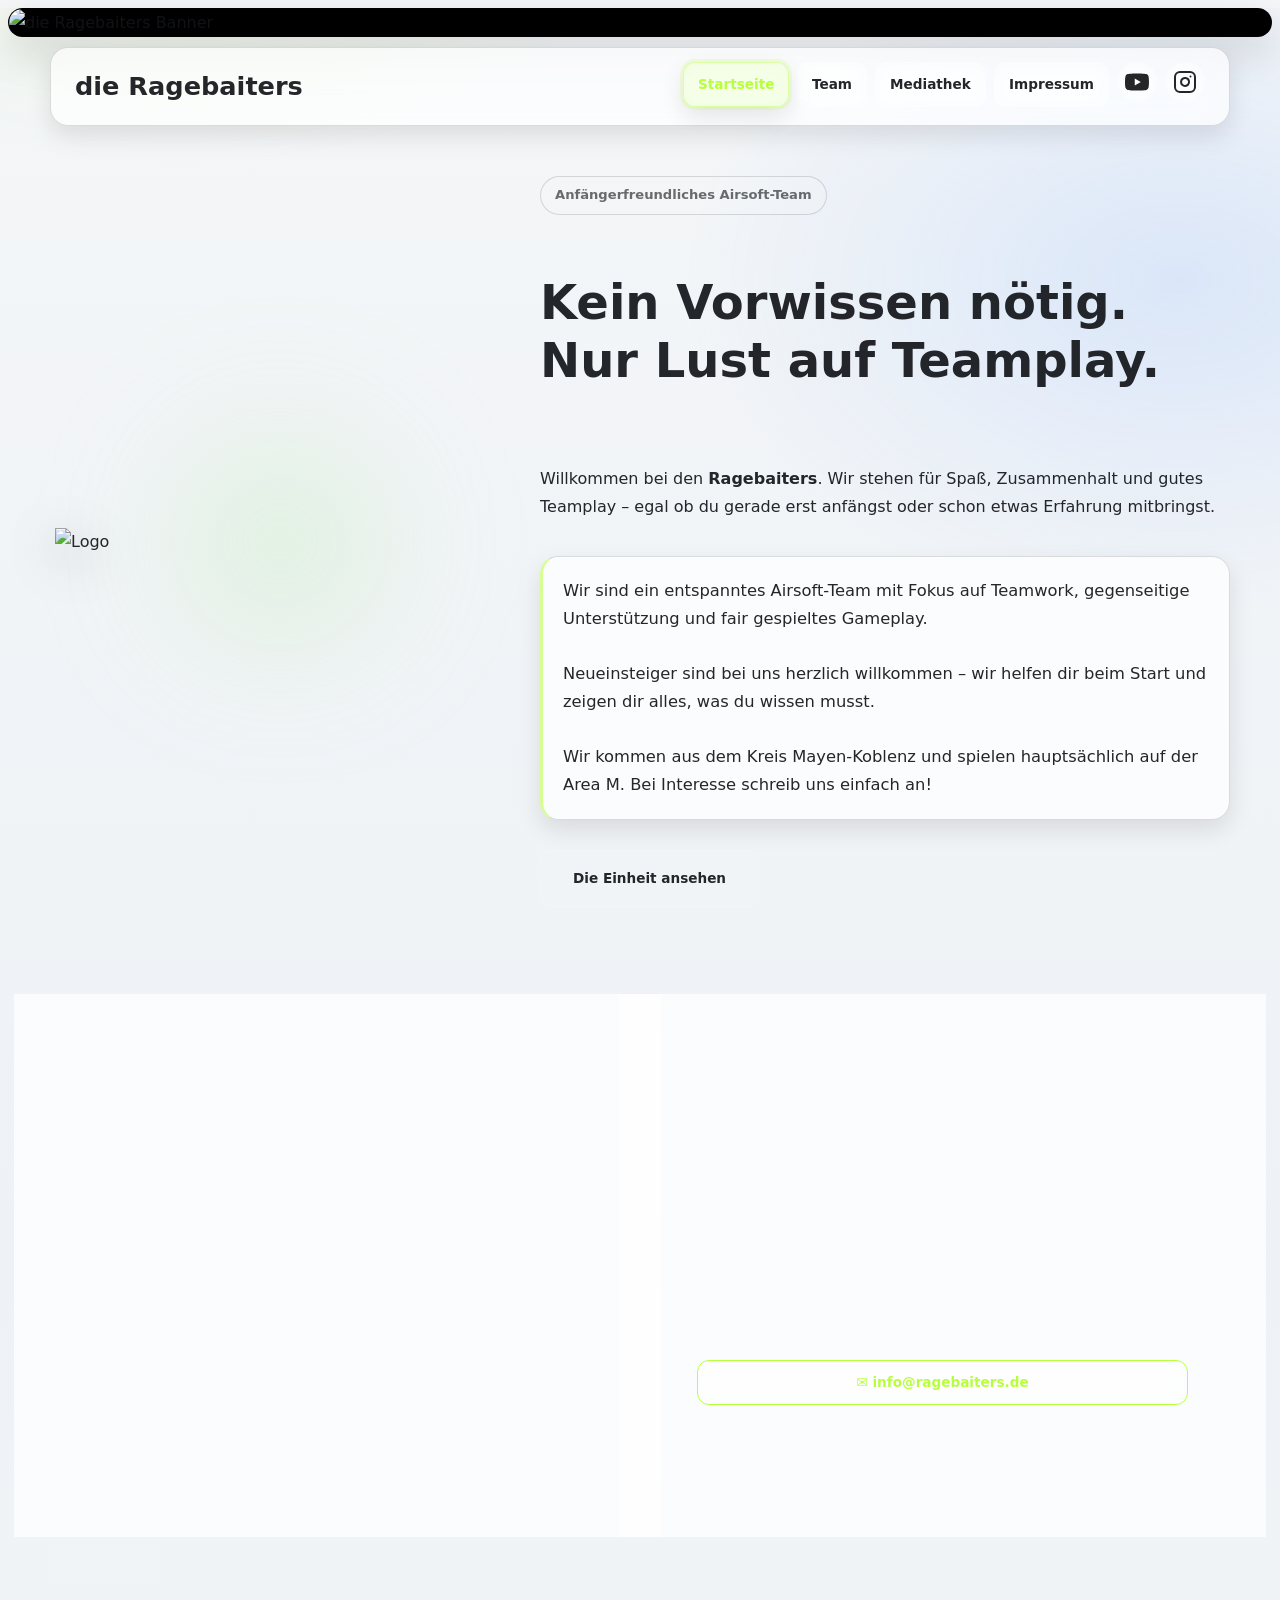
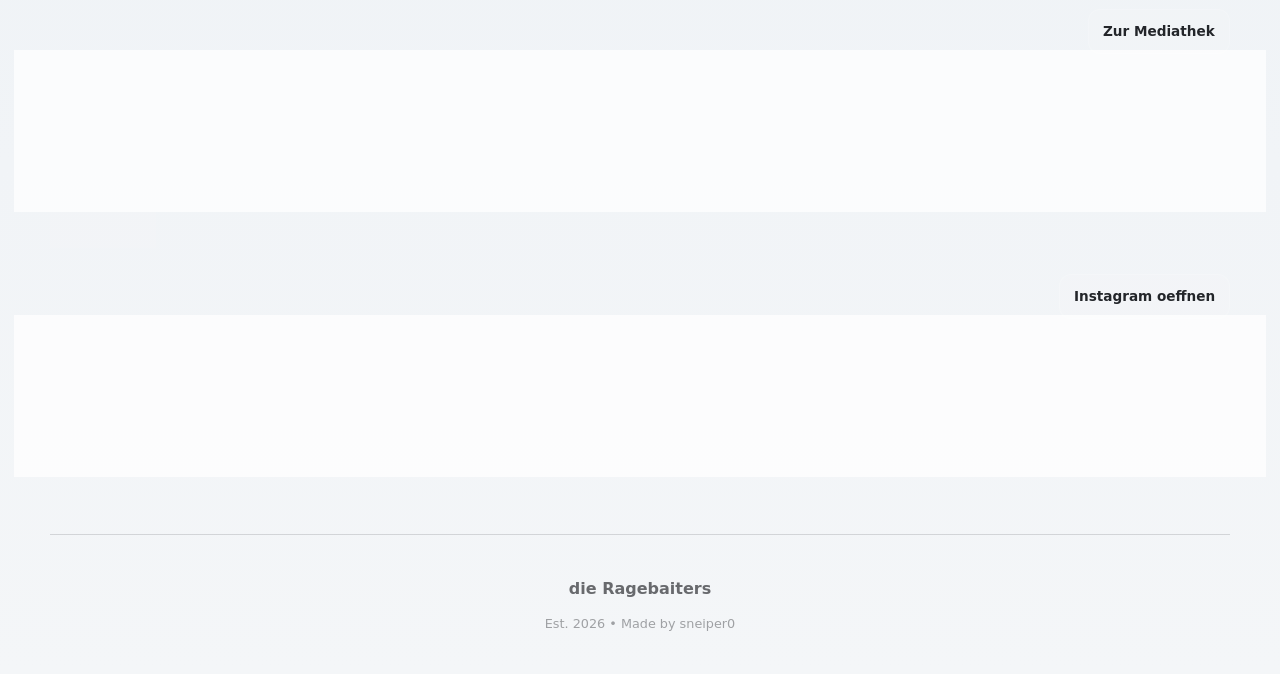
==== commit bd87cd6a: "Update index.html" ====
--- a/index.html
+++ b/index.html
@@ -1,319 +1,317 @@
-<!DOCTYPE html>
-<html lang="de">
-<head>
-  <meta charset="UTF-8" />
-  <meta name="viewport" content="width=device-width, initial-scale=1.0" />
-  <title>die Ragebaiters | Airsoft Team</title>
-  <link rel="icon" type="image/png" href="images/logo.png">
-  <link rel="stylesheet" href="styles.css">
-</head>
-<body>
-
-  <div class="top-banner">
-    <img src="images/banner2.png" alt="die Ragebaiters Banner" />
-  </div>
-
-  <header class="container">
-    <nav class="nav">
-      <div class="nav-brand">
-        <div class="nav-title">die Ragebaiters</div>
-      </div>
-      <button class="nav-toggle" type="button" aria-label="Menü" aria-expanded="false">
-        <span class="nav-toggle-bar"></span>
-        <span class="nav-toggle-bar"></span>
-        <span class="nav-toggle-bar"></span>
-      </button>
-      <div class="nav-links">
-        <a class="active" href="index.html">Startseite</a>
-        <a href="team.html">Team</a>
-        <a href="mediathek.html">Mediathek</a>
-        <a href="impressum.html">Impressum</a>
-        <a class="social-icon" href="https://www.youtube.com/@RagebaitersAS" target="_blank" rel="noopener" aria-label="YouTube" title="YouTube">
-          <svg viewBox="0 0 24 24" fill="currentColor" aria-hidden="true">
-            <path d="M23.498 6.186a2.999 2.999 0 0 0-2.112-2.122C19.505 3.5 12 3.5 12 3.5s-7.505 0-9.386.564A2.999 2.999 0 0 0 .502 6.186C0 8.074 0 12 0 12s0 3.926.502 5.814a2.999 2.999 0 0 0 2.112 2.122C4.495 20.5 12 20.5 12 20.5s7.505 0 9.386-.564a2.999 2.999 0 0 0 2.112-2.122C24 15.926 24 12 24 12s0-3.926-.502-5.814zM9.75 15.568V8.432L15.818 12 9.75 15.568z"/>
-          </svg>
-        </a>
-        <a class="social-icon" href="https://www.instagram.com/die_ragebaiters/" target="_blank" rel="noopener" aria-label="Instagram" title="Instagram">
-          <svg viewBox="0 0 24 24" fill="none" stroke="currentColor" stroke-width="2" stroke-linecap="round" stroke-linejoin="round" aria-hidden="true">
-            <rect x="2" y="2" width="20" height="20" rx="5" ry="5"/>
-            <path d="M16 11.37A4 4 0 1 1 12.63 8 4 4 0 0 1 16 11.37z"/>
-            <line x1="17.5" y1="6.5" x2="17.51" y2="6.5"/>
-          </svg>
-        </a>
-      </div>
-    </nav>
-    <div class="nav-backdrop" aria-hidden="true"></div>
-  </header>
-
-  <main class="container">
-    <section class="hero">
-      <div class="hero-grid">
-        <div class="hero-logo-large"><img src="images/logo.png" alt="Logo" /></div>
-        <div class="hero-content">
-          <span class="eyebrow">Anfängerfreundliches Airsoft-Team</span>
-          <h2>Kein Vorwissen nötig.<br>Nur Lust auf Teamplay.</h2>
-          <p>Willkommen bei den <strong>Ragebaiters</strong>. Wir stehen für Spaß, Zusammenhalt und gutes Teamplay – egal ob du gerade erst anfängst oder schon etwas Erfahrung mitbringst.</p>
-
-          <div class="info-box">
-            Wir sind ein entspanntes Airsoft-Team mit Fokus auf Teamwork, gegenseitige Unterstützung und fair gespieltes Gameplay.<br><br>
-            Neueinsteiger sind bei uns herzlich willkommen – wir helfen dir beim Start und zeigen dir alles, was du wissen musst.<br><br>
-            Wir kommen aus dem Kreis Mayen-Koblenz und spielen hauptsächlich auf der Area M. Bei Interesse schreib uns einfach an!
-          </div>
-          <a href="team.html" style="padding: 16px 32px; margin-top:10px;">Die Einheit ansehen</a>
-        </div>
-      </div>
-    </section>
-
-    <section class="section">
-      <div class="split">
-        <article class="card">
-          <h3 style="margin:0; color: var(--accent);">Was uns ausmacht</h3>
-          <div class="list">
-            <div class="list-item">
-              <div class="dot"></div>
-              <div><strong>Anfänger willkommen</strong><br><span style="color: var(--muted);">Kein Vorwissen nötig. Wir nehmen uns Zeit, neue Gesichter einzuführen und alles zu erklären.</span></div>
-            </div>
-            <div class="list-item">
-              <div class="dot"></div>
-              <div><strong>Entspannte Atmosphäre</strong><br><span style="color: var(--muted);">Bei uns steht der Spaß im Vordergrund. Fehler passieren – wichtig ist, dass wir gemeinsam lernen.</span></div>
-            </div>
-            <div class="list-item">
-              <div class="dot"></div>
-              <div><strong>Fairer Umgang</strong><br><span style="color: var(--muted);">Respekt und Fairplay sind für uns selbstverständlich – sowohl im Team als auch gegenüber anderen.</span></div>
-            </div>
-          </div>
-        </article>
-
-        <article class="card">
-          <h3 style="margin:0; color: var(--accent);">Unser Anspruch</h3>
-          <p>Wir wollen eine Gruppe sein, in der sich jeder wohlfühlt – egal ob Neuling oder erfahrener Spieler. Wer Lust auf Airsoft hat, ist bei uns richtig. Kein Leistungsdruck, keine komischen Blicke. Einfach mitspielen.</p>
-          <div class="contact-box">
-            <h3 style="margin:0; color: var(--accent);">Interesse? Meld dich!</h3>
-            <p>Schreib uns jederzeit – wir freuen uns!</p>
-            <a href="mailto:info@ragebaiters.de" style="background:transparent; border:1px solid var(--accent); color:var(--accent)!important; text-transform:none; width:100%; text-align:center;">✉ info@ragebaiters.de</a>
-          </div>
-        </article>
-      </div>
-    </section>
-
-    <section class="section latest-media-section">
-      <div class="latest-media-head">
-        <div>
-          <span class="eyebrow">Mediathek</span>
-          <h2 style="margin: 10px 0 4px;">Neuester Post</h2>
-          <p style="color: var(--muted); margin: 0;">Hier erscheint automatisch immer der zuletzt hochgeladene Beitrag aus der Mediathek.</p>
-        </div>
-        <a href="mediathek.html">Zur Mediathek</a>
-      </div>
-      <div id="latest-media">
-        <article class="card latest-media-card">
-          <div class="latest-media-empty">Der neueste Beitrag wird geladen...</div>
-        </article>
-      </div>
-    </section>
-
-    <section class="section instagram-section">
-      <div class="latest-media-head">
-        <div>
-          <span class="eyebrow">Instagram</span>
-          <h2 style="margin: 10px 0 4px;">Neuester Instagram-Beitrag</h2>
-          <p style="color: var(--muted); margin: 0;">Der Bereich ist jetzt im Design der Seite vorbereitet und kann spaeter direkt an eine Live-Instagram-Datenquelle angebunden werden.</p>
-        </div>
-        <a href="https://www.instagram.com/die_ragebaiters/" target="_blank" rel="noopener">Instagram oeffnen</a>
-      </div>
-      <div id="instagram-latest">
-        <article class="card instagram-post-card">
-          <div class="latest-media-empty">Instagram-Beitrag wird geladen...</div>
-        </article>
-      </div>
-    </section>
-  </main>
-
-  <footer class="footer container">
-    <div style="font-weight: 800;">die Ragebaiters</div>
-    <div style="font-size: 0.8rem; opacity: 0.6;">Est. 2026 • Made by sneiper0</div>
-  </footer>
-
-<script src="nav.js?v=2026-04-23-1" defer></script>
-<script src="config.js"></script>
-<script type="module">
-    import { supabase, initPage, getSessionUser, getProfile } from './auth.js?v=2026-04-23-1';
-  await initPage('home');
-
-  const topBannerImg = document.querySelector('.top-banner img');
-  const latestMedia = document.getElementById('latest-media');
-  const instagramLatest = document.getElementById('instagram-latest');
-  const instagramProfileUrl = 'https://www.instagram.com/die_ragebaiters/';
-
-  const { data: bannerVariant } = await supabase.rpc('get_homepage_banner');
-  if (bannerVariant === 'sponsor') {
-    topBannerImg.src = 'images/banner.png';
-    topBannerImg.alt = 'die Ragebaiters Sponsor Banner';
-  } else {
-    topBannerImg.src = 'images/banner2.png';
-    topBannerImg.alt = 'die Ragebaiters Team Banner';
-  }
-
-  const currentUser = await getSessionUser();
-  const currentProfile = currentUser ? await getProfile(currentUser.id) : null;
-  const currentRole = currentUser ? normalizeRole(currentProfile?.role) : 'guest';
-  const canSeeInternalPosts = currentRole === 'admin' || currentRole === 'observer';
-  const { data, error } = await supabase.rpc('get_latest_gallery_photo', {
-    p_include_internal: canSeeInternalPosts
-  });
-  const latestPhoto = Array.isArray(data) ? data[0] : data;
-
-  if (error) {
-    latestMedia.innerHTML = '<article class="card latest-media-card"><div class="latest-media-empty">Der neueste Beitrag konnte gerade nicht geladen werden.</div></article>';
-  } else if (!latestPhoto) {
-    latestMedia.innerHTML = '<article class="card latest-media-card"><div class="latest-media-empty">In der Mediathek wurde noch kein Beitrag hochgeladen.</div></article>';
-  } else {
-    const imageUrl = resolvePhotoUrl(latestPhoto.storage_path);
-    latestMedia.innerHTML = `
-      <article class="card latest-media-card">
-        <div class="latest-media-grid">
-          <div class="latest-media-image-wrap">
-            <img class="latest-media-image" src="${imageUrl}" alt="${escapeHtml(latestPhoto.title || 'Neuester Mediathek-Post')}">
-          </div>
-          <div class="latest-media-copy">
-            <span class="latest-media-label">Zuletzt hochgeladen</span>
-            <h3>${escapeHtml(latestPhoto.title || 'Neuer Mediathek-Post')}</h3>
-            ${latestPhoto.caption ? `<p>${escapeHtml(latestPhoto.caption)}</p>` : '<p>In der Mediathek ist ein neuer Beitrag verfuegbar.</p>'}
-            <div class="latest-media-meta">
-              <span>von ${escapeHtml(latestPhoto.author || 'anonym')}</span>
-              <span>${formatDate(latestPhoto.uploaded_at)}</span>
-            </div>
-          </div>
-        </div>
-      </article>`;
-  }
-
-  await renderLatestInstagramPost();
-
-  function formatDate(value) {
-    if (!value) return 'Unbekanntes Datum';
-    return new Date(value).toLocaleDateString('de-DE', {
-      day: '2-digit',
-      month: '2-digit',
-      year: 'numeric'
-    });
-  }
-
-  function escapeHtml(s) {
-    return String(s).replace(/[&<>"']/g, c => ({'&':'&amp;','<':'&lt;','>':'&gt;','"':'&quot;',"'":'&#39;'}[c]));
-  }
-
-  function normalizeRole(role) {
-    return ['observer', 'member', 'admin'].includes(role) ? role : 'guest';
-  }
-
-  function resolvePhotoUrl(path) {
-    if (String(path || '').startsWith('__local__/')) {
-      return path.replace('__local__/', '');
-    }
-    const { data: pub } = supabase.storage.from('photos').getPublicUrl(path);
-    return pub.publicUrl;
-  }
-
-  async function renderLatestInstagramPost() {
-    if (!instagramLatest) return;
-
-    const { data, error } = await supabase.rpc('get_homepage_instagram_post');
-    const post = Array.isArray(data) ? data[0] : data;
-
-    if (error) {
-      console.error('[Ragebaiters] Instagram-Post konnte nicht geladen werden:', error);
-      instagramLatest.innerHTML = buildInstagramFallbackCard({
-        title: 'Instagram-Verbindung wird vorbereitet',
-        copy: 'Das Layout fuer den neuesten Instagram-Beitrag steht bereits. Die Live-Anbindung kann jetzt spaeter direkt an Meta oder eine Supabase-Synchronisierung angeschlossen werden.'
-      });
-      return;
-    }
-
-    if (!post?.post_url && !post?.image_url && !post?.title && !post?.caption) {
-      instagramLatest.innerHTML = buildInstagramFallbackCard({
-        title: 'Noch kein Instagram-Beitrag hinterlegt',
-        copy: 'Sobald die Datenquelle verbunden ist, erscheint hier automatisch nur der aktuellste Instagram-Beitrag im Look der Website.'
-      });
-      return;
-    }
-
-    const imageMarkup = post.image_url
-      ? `<img class="instagram-post-image" src="${escapeHtmlAttr(post.image_url)}" alt="${escapeHtmlAttr(post.title || 'Neuester Instagram-Beitrag')}">`
-      : `
-        <div class="instagram-post-placeholder-inner">
-          <strong>${escapeHtml(post.username || 'die_ragebaiters')}</strong>
-          <span>Cover-Bild fehlt noch</span>
-        </div>`;
-
-    const primaryAction = post.post_url
-      ? `<a href="${escapeHtmlAttr(post.post_url)}" target="_blank" rel="noopener">Beitrag ansehen</a>`
-      : `<a href="${instagramProfileUrl}" target="_blank" rel="noopener">Profil oeffnen</a>`;
-
-    instagramLatest.innerHTML = `
-      <article class="card instagram-post-card">
-        <div class="instagram-post-grid">
-          <div class="instagram-post-image-wrap ${post.image_url ? '' : 'instagram-post-placeholder'}">
-            ${imageMarkup}
-            <span class="instagram-post-badge">Instagram</span>
-          </div>
-          <div class="instagram-post-copy">
-            <span class="instagram-post-kicker">Live vorbereitet</span>
-            <h3>${escapeHtml(post.title || 'Neuester Beitrag von die_ragebaiters')}</h3>
-            <p>${escapeHtml(post.caption || 'Der aktuellste Instagram-Beitrag kann hier im Stil der Website dargestellt werden.')}</p>
-            <div class="instagram-post-meta">
-              <span>@${escapeHtml(post.username || 'die_ragebaiters')}</span>
-              <span>${formatInstagramDate(post.posted_at)}</span>
-            </div>
-            <div class="instagram-post-actions">
-              ${primaryAction}
-              <a class="instagram-post-secondary" href="${instagramProfileUrl}" target="_blank" rel="noopener">Profil oeffnen</a>
-            </div>
-          </div>
-        </div>
-      </article>`;
-  }
-
-  function buildInstagramFallbackCard({ title, copy }) {
-    return `
-      <article class="card instagram-post-card instagram-post-card-empty">
-        <div class="instagram-post-grid">
-          <div class="instagram-post-image-wrap instagram-post-placeholder" aria-hidden="true">
-            <span class="instagram-post-badge">Instagram</span>
-            <div class="instagram-post-placeholder-inner">
-              <strong>die_ragebaiters</strong>
-              <span>Neuester Post erscheint hier</span>
-            </div>
-          </div>
-          <div class="instagram-post-copy">
-            <span class="instagram-post-kicker">Design bereit</span>
-            <h3>${escapeHtml(title)}</h3>
-            <p>${escapeHtml(copy)}</p>
-            <div class="instagram-post-meta">
-              <span>@die_ragebaiters</span>
-              <span>Wartet auf Live-Daten</span>
-            </div>
-            <div class="instagram-post-actions">
-              <a href="${instagramProfileUrl}" target="_blank" rel="noopener">Instagram oeffnen</a>
-            </div>
-          </div>
-        </div>
-      </article>`;
-  }
-
-  function formatInstagramDate(value) {
-    if (!value) return 'Neuester Beitrag';
-    return new Date(value).toLocaleDateString('de-DE', {
-      day: '2-digit',
-      month: '2-digit',
-      year: 'numeric'
-    });
-  }
-
-  function escapeHtmlAttr(s) {
-    return escapeHtml(s).replace(/`/g, '&#96;');
-  }
-</script>
-</body>
-</html>
-
+<!DOCTYPE html>
+<html lang="de">
+<head>
+  <meta charset="UTF-8" />
+  <meta name="viewport" content="width=device-width, initial-scale=1.0" />
+  <title>die Ragebaiters | Airsoft Team</title>
+  <link rel="icon" type="image/png" href="images/logo.png">
+  <link rel="stylesheet" href="styles.css">
+</head>
+<body>
+
+  <div class="top-banner">
+    <img src="images/banner2.png" alt="die Ragebaiters Banner" />
+  </div>
+
+  <header class="container">
+    <nav class="nav">
+      <div class="nav-brand">
+        <div class="nav-title">die Ragebaiters</div>
+      </div>
+      <button class="nav-toggle" type="button" aria-label="Menü" aria-expanded="false">
+        <span class="nav-toggle-bar"></span>
+        <span class="nav-toggle-bar"></span>
+        <span class="nav-toggle-bar"></span>
+      </button>
+      <div class="nav-links">
+        <a class="active" href="index.html">Startseite</a>
+        <a href="team.html">Team</a>
+        <a href="mediathek.html">Mediathek</a>
+        <a href="impressum.html">Impressum</a>
+        <a class="social-icon" href="https://www.youtube.com/@RagebaitersAS" target="_blank" rel="noopener" aria-label="YouTube" title="YouTube">
+          <svg viewBox="0 0 24 24" fill="currentColor" aria-hidden="true">
+            <path d="M23.498 6.186a2.999 2.999 0 0 0-2.112-2.122C19.505 3.5 12 3.5 12 3.5s-7.505 0-9.386.564A2.999 2.999 0 0 0 .502 6.186C0 8.074 0 12 0 12s0 3.926.502 5.814a2.999 2.999 0 0 0 2.112 2.122C4.495 20.5 12 20.5 12 20.5s7.505 0 9.386-.564a2.999 2.999 0 0 0 2.112-2.122C24 15.926 24 12 24 12s0-3.926-.502-5.814zM9.75 15.568V8.432L15.818 12 9.75 15.568z"/>
+          </svg>
+        </a>
+        <a class="social-icon" href="https://www.instagram.com/die_ragebaiters/" target="_blank" rel="noopener" aria-label="Instagram" title="Instagram">
+          <svg viewBox="0 0 24 24" fill="none" stroke="currentColor" stroke-width="2" stroke-linecap="round" stroke-linejoin="round" aria-hidden="true">
+            <rect x="2" y="2" width="20" height="20" rx="5" ry="5"/>
+            <path d="M16 11.37A4 4 0 1 1 12.63 8 4 4 0 0 1 16 11.37z"/>
+            <line x1="17.5" y1="6.5" x2="17.51" y2="6.5"/>
+          </svg>
+        </a>
+      </div>
+    </nav>
+    <div class="nav-backdrop" aria-hidden="true"></div>
+  </header>
+
+  <main class="container">
+    <section class="hero">
+      <div class="hero-grid">
+        <div class="hero-logo-large"><img src="images/logo.png" alt="Logo" /></div>
+        <div class="hero-content">
+          <span class="eyebrow">Anfängerfreundliches Airsoft-Team</span>
+          <h2>Kein Vorwissen nötig.<br>Nur Lust auf Teamplay.</h2>
+          <p>Willkommen bei den <strong>Ragebaiters</strong>. Wir stehen für Spaß, Zusammenhalt und gutes Teamplay – egal ob du gerade erst anfängst oder schon etwas Erfahrung mitbringst.</p>
+
+          <div class="info-box">
+            Wir sind ein entspanntes Airsoft-Team mit Fokus auf Teamwork, gegenseitige Unterstützung und fair gespieltes Gameplay.<br><br>
+            Neueinsteiger sind bei uns herzlich willkommen – wir helfen dir beim Start und zeigen dir alles, was du wissen musst.<br><br>
+            Wir kommen aus dem Kreis Mayen-Koblenz und spielen hauptsächlich auf der Area M. Bei Interesse schreib uns einfach an!
+          </div>
+          <a href="team.html" style="padding: 16px 32px; margin-top:10px;">Die Einheit ansehen</a>
+        </div>
+      </div>
+    </section>
+
+    <section class="section">
+      <div class="split">
+        <article class="card">
+          <h3 style="margin:0; color: var(--accent);">Was uns ausmacht</h3>
+          <div class="list">
+            <div class="list-item">
+              <div class="dot"></div>
+              <div><strong>Anfänger willkommen</strong><br><span style="color: var(--muted);">Kein Vorwissen nötig. Wir nehmen uns Zeit, neue Gesichter einzuführen und alles zu erklären.</span></div>
+            </div>
+            <div class="list-item">
+              <div class="dot"></div>
+              <div><strong>Entspannte Atmosphäre</strong><br><span style="color: var(--muted);">Bei uns steht der Spaß im Vordergrund. Fehler passieren – wichtig ist, dass wir gemeinsam lernen.</span></div>
+            </div>
+            <div class="list-item">
+              <div class="dot"></div>
+              <div><strong>Fairer Umgang</strong><br><span style="color: var(--muted);">Respekt und Fairplay sind für uns selbstverständlich – sowohl im Team als auch gegenüber anderen.</span></div>
+            </div>
+          </div>
+        </article>
+
+        <article class="card">
+          <h3 style="margin:0; color: var(--accent);">Unser Anspruch</h3>
+          <p>Wir wollen eine Gruppe sein, in der sich jeder wohlfühlt – egal ob Neuling oder erfahrener Spieler. Wer Lust auf Airsoft hat, ist bei uns richtig. Kein Leistungsdruck, keine komischen Blicke. Einfach mitspielen.</p>
+          <div class="contact-box">
+            <h3 style="margin:0; color: var(--accent);">Interesse? Meld dich!</h3>
+            <p>Schreib uns jederzeit – wir freuen uns!</p>
+            <a href="mailto:info@ragebaiters.de" style="background:transparent; border:1px solid var(--accent); color:var(--accent)!important; text-transform:none; width:100%; text-align:center;">✉ info@ragebaiters.de</a>
+          </div>
+        </article>
+      </div>
+    </section>
+
+    <section class="section latest-media-section">
+      <div class="latest-media-head">
+        <div>
+          <span class="eyebrow">Mediathek</span>
+          <h2 style="margin: 10px 0 4px;">Neuester Post</h2>
+        </div>
+        <a href="mediathek.html">Zur Mediathek</a>
+      </div>
+      <div id="latest-media">
+        <article class="card latest-media-card">
+          <div class="latest-media-empty">Der neueste Beitrag wird geladen...</div>
+        </article>
+      </div>
+    </section>
+
+    <section class="section instagram-section">
+      <div class="latest-media-head">
+        <div>
+          <span class="eyebrow">Instagram</span>
+          <h2 style="margin: 10px 0 4px;">Neuester Instagram-Beitrag</h2>
+        </div>
+        <a href="https://www.instagram.com/die_ragebaiters/" target="_blank" rel="noopener">Instagram oeffnen</a>
+      </div>
+      <div id="instagram-latest">
+        <article class="card instagram-post-card">
+          <div class="latest-media-empty">Instagram-Beitrag wird geladen...</div>
+        </article>
+      </div>
+    </section>
+  </main>
+
+  <footer class="footer container">
+    <div style="font-weight: 800;">die Ragebaiters</div>
+    <div style="font-size: 0.8rem; opacity: 0.6;">Est. 2026 • Made by sneiper0</div>
+  </footer>
+
+<script src="nav.js?v=2026-04-23-1" defer></script>
+<script src="config.js"></script>
+<script type="module">
+    import { supabase, initPage, getSessionUser, getProfile } from './auth.js?v=2026-04-23-1';
+  await initPage('home');
+
+  const topBannerImg = document.querySelector('.top-banner img');
+  const latestMedia = document.getElementById('latest-media');
+  const instagramLatest = document.getElementById('instagram-latest');
+  const instagramProfileUrl = 'https://www.instagram.com/die_ragebaiters/';
+
+  const { data: bannerVariant } = await supabase.rpc('get_homepage_banner');
+  if (bannerVariant === 'sponsor') {
+    topBannerImg.src = 'images/banner.png';
+    topBannerImg.alt = 'die Ragebaiters Sponsor Banner';
+  } else {
+    topBannerImg.src = 'images/banner2.png';
+    topBannerImg.alt = 'die Ragebaiters Team Banner';
+  }
+
+  const currentUser = await getSessionUser();
+  const currentProfile = currentUser ? await getProfile(currentUser.id) : null;
+  const currentRole = currentUser ? normalizeRole(currentProfile?.role) : 'guest';
+  const canSeeInternalPosts = currentRole === 'admin' || currentRole === 'observer';
+  const { data, error } = await supabase.rpc('get_latest_gallery_photo', {
+    p_include_internal: canSeeInternalPosts
+  });
+  const latestPhoto = Array.isArray(data) ? data[0] : data;
+
+  if (error) {
+    latestMedia.innerHTML = '<article class="card latest-media-card"><div class="latest-media-empty">Der neueste Beitrag konnte gerade nicht geladen werden.</div></article>';
+  } else if (!latestPhoto) {
+    latestMedia.innerHTML = '<article class="card latest-media-card"><div class="latest-media-empty">In der Mediathek wurde noch kein Beitrag hochgeladen.</div></article>';
+  } else {
+    const imageUrl = resolvePhotoUrl(latestPhoto.storage_path);
+    latestMedia.innerHTML = `
+      <article class="card latest-media-card">
+        <div class="latest-media-grid">
+          <div class="latest-media-image-wrap">
+            <img class="latest-media-image" src="${imageUrl}" alt="${escapeHtml(latestPhoto.title || 'Neuester Mediathek-Post')}">
+          </div>
+          <div class="latest-media-copy">
+            <span class="latest-media-label">Zuletzt hochgeladen</span>
+            <h3>${escapeHtml(latestPhoto.title || 'Neuer Mediathek-Post')}</h3>
+            ${latestPhoto.caption ? `<p>${escapeHtml(latestPhoto.caption)}</p>` : '<p>In der Mediathek ist ein neuer Beitrag verfuegbar.</p>'}
+            <div class="latest-media-meta">
+              <span>von ${escapeHtml(latestPhoto.author || 'anonym')}</span>
+              <span>${formatDate(latestPhoto.uploaded_at)}</span>
+            </div>
+          </div>
+        </div>
+      </article>`;
+  }
+
+  await renderLatestInstagramPost();
+
+  function formatDate(value) {
+    if (!value) return 'Unbekanntes Datum';
+    return new Date(value).toLocaleDateString('de-DE', {
+      day: '2-digit',
+      month: '2-digit',
+      year: 'numeric'
+    });
+  }
+
+  function escapeHtml(s) {
+    return String(s).replace(/[&<>"']/g, c => ({'&':'&amp;','<':'&lt;','>':'&gt;','"':'&quot;',"'":'&#39;'}[c]));
+  }
+
+  function normalizeRole(role) {
+    return ['observer', 'member', 'admin'].includes(role) ? role : 'guest';
+  }
+
+  function resolvePhotoUrl(path) {
+    if (String(path || '').startsWith('__local__/')) {
+      return path.replace('__local__/', '');
+    }
+    const { data: pub } = supabase.storage.from('photos').getPublicUrl(path);
+    return pub.publicUrl;
+  }
+
+  async function renderLatestInstagramPost() {
+    if (!instagramLatest) return;
+
+    const { data, error } = await supabase.rpc('get_homepage_instagram_post');
+    const post = Array.isArray(data) ? data[0] : data;
+
+    if (error) {
+      console.error('[Ragebaiters] Instagram-Post konnte nicht geladen werden:', error);
+      instagramLatest.innerHTML = buildInstagramFallbackCard({
+        title: 'Instagram-Verbindung wird vorbereitet',
+        copy: 'Das Layout fuer den neuesten Instagram-Beitrag steht bereits. Die Live-Anbindung kann jetzt spaeter direkt an Meta oder eine Supabase-Synchronisierung angeschlossen werden.'
+      });
+      return;
+    }
+
+    if (!post?.post_url && !post?.image_url && !post?.title && !post?.caption) {
+      instagramLatest.innerHTML = buildInstagramFallbackCard({
+        title: 'Noch kein Instagram-Beitrag hinterlegt',
+        copy: 'Sobald die Datenquelle verbunden ist, erscheint hier automatisch nur der aktuellste Instagram-Beitrag im Look der Website.'
+      });
+      return;
+    }
+
+    const imageMarkup = post.image_url
+      ? `<img class="instagram-post-image" src="${escapeHtmlAttr(post.image_url)}" alt="${escapeHtmlAttr(post.title || 'Neuester Instagram-Beitrag')}">`
+      : `
+        <div class="instagram-post-placeholder-inner">
+          <strong>${escapeHtml(post.username || 'die_ragebaiters')}</strong>
+          <span>Cover-Bild fehlt noch</span>
+        </div>`;
+
+    const primaryAction = post.post_url
+      ? `<a href="${escapeHtmlAttr(post.post_url)}" target="_blank" rel="noopener">Beitrag ansehen</a>`
+      : `<a href="${instagramProfileUrl}" target="_blank" rel="noopener">Profil oeffnen</a>`;
+
+    instagramLatest.innerHTML = `
+      <article class="card instagram-post-card">
+        <div class="instagram-post-grid">
+          <div class="instagram-post-image-wrap ${post.image_url ? '' : 'instagram-post-placeholder'}">
+            ${imageMarkup}
+            <span class="instagram-post-badge">Instagram</span>
+          </div>
+          <div class="instagram-post-copy">
+            <span class="instagram-post-kicker">Live vorbereitet</span>
+            <h3>${escapeHtml(post.title || 'Neuester Beitrag von die_ragebaiters')}</h3>
+            <p>${escapeHtml(post.caption || 'Der aktuellste Instagram-Beitrag kann hier im Stil der Website dargestellt werden.')}</p>
+            <div class="instagram-post-meta">
+              <span>@${escapeHtml(post.username || 'die_ragebaiters')}</span>
+              <span>${formatInstagramDate(post.posted_at)}</span>
+            </div>
+            <div class="instagram-post-actions">
+              ${primaryAction}
+              <a class="instagram-post-secondary" href="${instagramProfileUrl}" target="_blank" rel="noopener">Profil oeffnen</a>
+            </div>
+          </div>
+        </div>
+      </article>`;
+  }
+
+  function buildInstagramFallbackCard({ title, copy }) {
+    return `
+      <article class="card instagram-post-card instagram-post-card-empty">
+        <div class="instagram-post-grid">
+          <div class="instagram-post-image-wrap instagram-post-placeholder" aria-hidden="true">
+            <span class="instagram-post-badge">Instagram</span>
+            <div class="instagram-post-placeholder-inner">
+              <strong>die_ragebaiters</strong>
+              <span>Neuester Post erscheint hier</span>
+            </div>
+          </div>
+          <div class="instagram-post-copy">
+            <span class="instagram-post-kicker">Design bereit</span>
+            <h3>${escapeHtml(title)}</h3>
+            <p>${escapeHtml(copy)}</p>
+            <div class="instagram-post-meta">
+              <span>@die_ragebaiters</span>
+              <span>Wartet auf Live-Daten</span>
+            </div>
+            <div class="instagram-post-actions">
+              <a href="${instagramProfileUrl}" target="_blank" rel="noopener">Instagram oeffnen</a>
+            </div>
+          </div>
+        </div>
+      </article>`;
+  }
+
+  function formatInstagramDate(value) {
+    if (!value) return 'Neuester Beitrag';
+    return new Date(value).toLocaleDateString('de-DE', {
+      day: '2-digit',
+      month: '2-digit',
+      year: 'numeric'
+    });
+  }
+
+  function escapeHtmlAttr(s) {
+    return escapeHtml(s).replace(/`/g, '&#96;');
+  }
+</script>
+</body>
+</html>
+
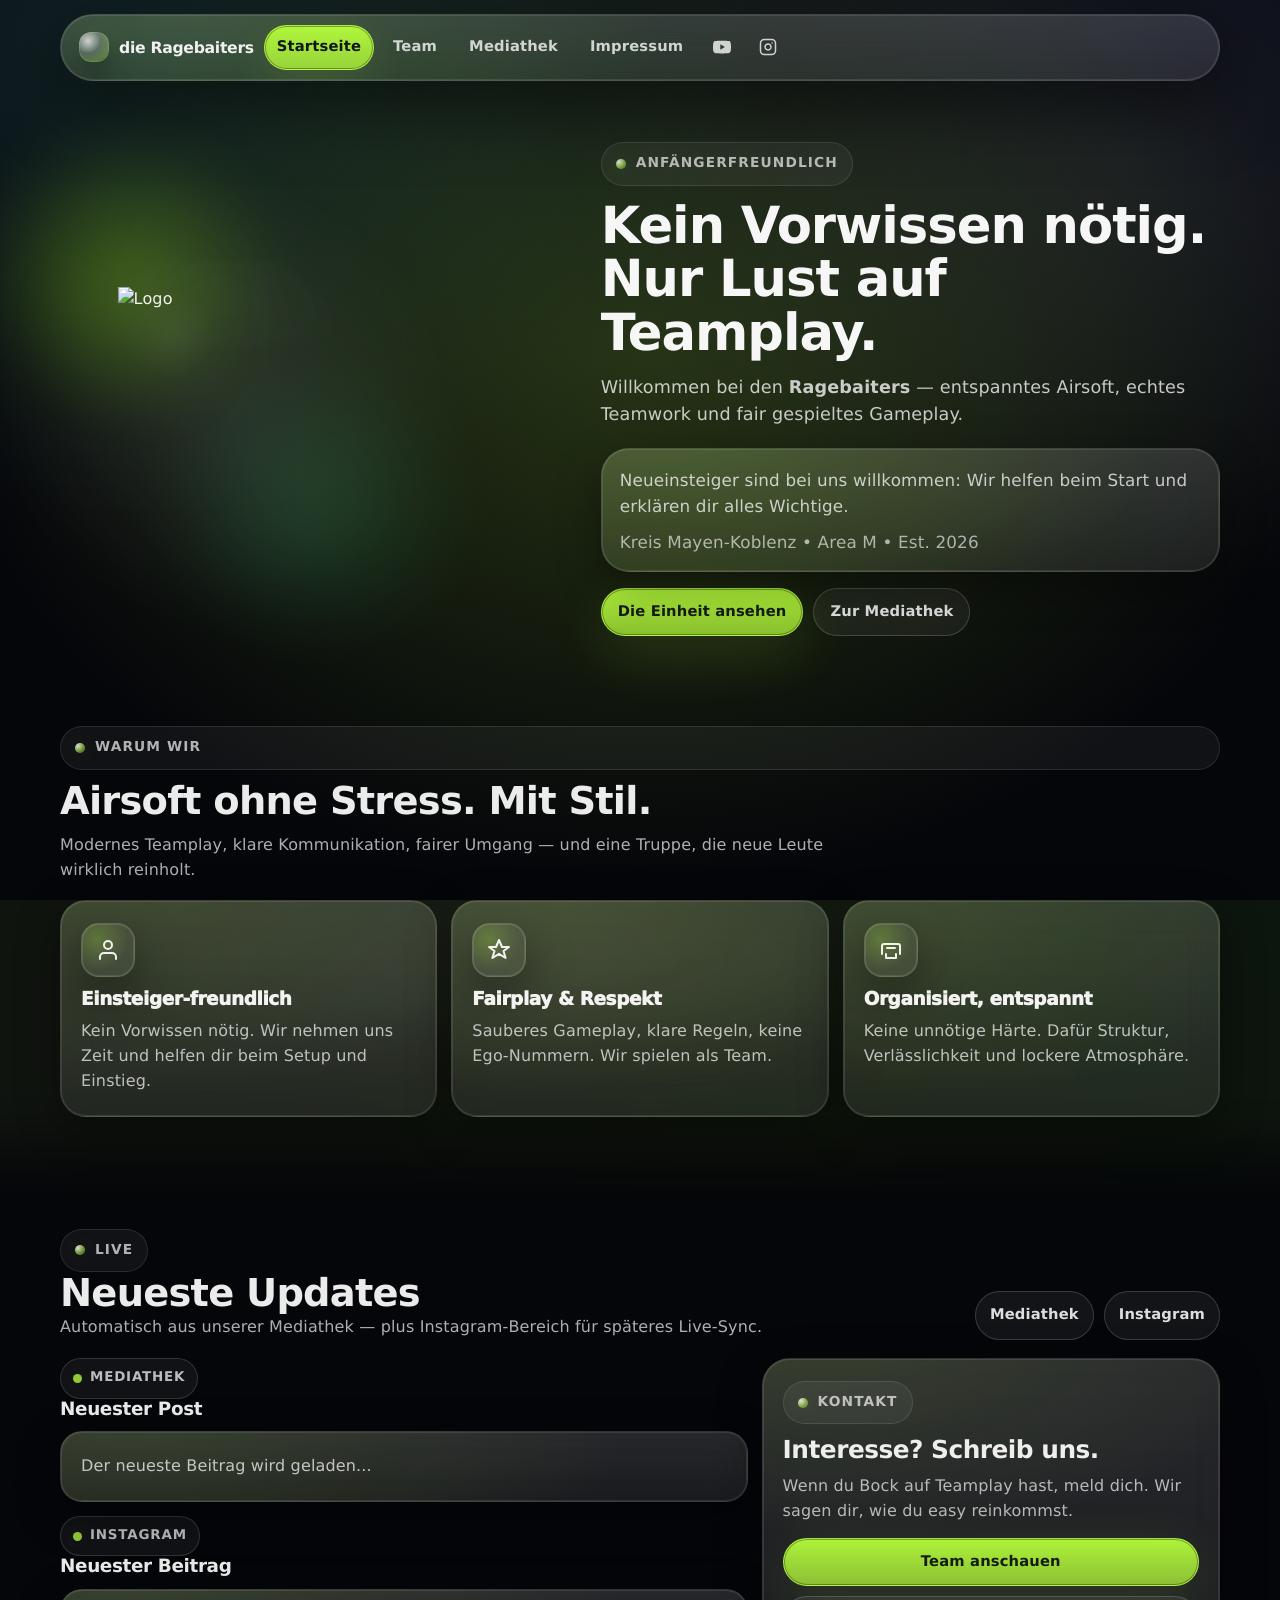
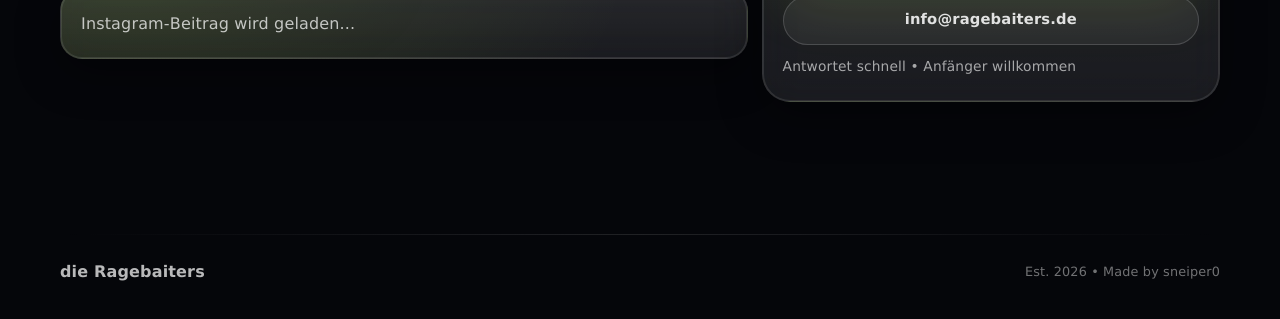
==== commit 57c04109: "Add files via upload" ====
--- a/index.html
+++ b/index.html
@@ -1,317 +1,361 @@
-<!DOCTYPE html>
-<html lang="de">
-<head>
-  <meta charset="UTF-8" />
-  <meta name="viewport" content="width=device-width, initial-scale=1.0" />
-  <title>die Ragebaiters | Airsoft Team</title>
-  <link rel="icon" type="image/png" href="images/logo.png">
-  <link rel="stylesheet" href="styles.css">
-</head>
-<body>
-
-  <div class="top-banner">
-    <img src="images/banner2.png" alt="die Ragebaiters Banner" />
-  </div>
-
-  <header class="container">
-    <nav class="nav">
-      <div class="nav-brand">
-        <div class="nav-title">die Ragebaiters</div>
-      </div>
-      <button class="nav-toggle" type="button" aria-label="Menü" aria-expanded="false">
-        <span class="nav-toggle-bar"></span>
-        <span class="nav-toggle-bar"></span>
-        <span class="nav-toggle-bar"></span>
-      </button>
-      <div class="nav-links">
-        <a class="active" href="index.html">Startseite</a>
-        <a href="team.html">Team</a>
-        <a href="mediathek.html">Mediathek</a>
-        <a href="impressum.html">Impressum</a>
-        <a class="social-icon" href="https://www.youtube.com/@RagebaitersAS" target="_blank" rel="noopener" aria-label="YouTube" title="YouTube">
-          <svg viewBox="0 0 24 24" fill="currentColor" aria-hidden="true">
-            <path d="M23.498 6.186a2.999 2.999 0 0 0-2.112-2.122C19.505 3.5 12 3.5 12 3.5s-7.505 0-9.386.564A2.999 2.999 0 0 0 .502 6.186C0 8.074 0 12 0 12s0 3.926.502 5.814a2.999 2.999 0 0 0 2.112 2.122C4.495 20.5 12 20.5 12 20.5s7.505 0 9.386-.564a2.999 2.999 0 0 0 2.112-2.122C24 15.926 24 12 24 12s0-3.926-.502-5.814zM9.75 15.568V8.432L15.818 12 9.75 15.568z"/>
-          </svg>
-        </a>
-        <a class="social-icon" href="https://www.instagram.com/die_ragebaiters/" target="_blank" rel="noopener" aria-label="Instagram" title="Instagram">
-          <svg viewBox="0 0 24 24" fill="none" stroke="currentColor" stroke-width="2" stroke-linecap="round" stroke-linejoin="round" aria-hidden="true">
-            <rect x="2" y="2" width="20" height="20" rx="5" ry="5"/>
-            <path d="M16 11.37A4 4 0 1 1 12.63 8 4 4 0 0 1 16 11.37z"/>
-            <line x1="17.5" y1="6.5" x2="17.51" y2="6.5"/>
-          </svg>
-        </a>
-      </div>
-    </nav>
-    <div class="nav-backdrop" aria-hidden="true"></div>
-  </header>
-
-  <main class="container">
-    <section class="hero">
-      <div class="hero-grid">
-        <div class="hero-logo-large"><img src="images/logo.png" alt="Logo" /></div>
-        <div class="hero-content">
-          <span class="eyebrow">Anfängerfreundliches Airsoft-Team</span>
-          <h2>Kein Vorwissen nötig.<br>Nur Lust auf Teamplay.</h2>
-          <p>Willkommen bei den <strong>Ragebaiters</strong>. Wir stehen für Spaß, Zusammenhalt und gutes Teamplay – egal ob du gerade erst anfängst oder schon etwas Erfahrung mitbringst.</p>
-
-          <div class="info-box">
-            Wir sind ein entspanntes Airsoft-Team mit Fokus auf Teamwork, gegenseitige Unterstützung und fair gespieltes Gameplay.<br><br>
-            Neueinsteiger sind bei uns herzlich willkommen – wir helfen dir beim Start und zeigen dir alles, was du wissen musst.<br><br>
-            Wir kommen aus dem Kreis Mayen-Koblenz und spielen hauptsächlich auf der Area M. Bei Interesse schreib uns einfach an!
-          </div>
-          <a href="team.html" style="padding: 16px 32px; margin-top:10px;">Die Einheit ansehen</a>
-        </div>
-      </div>
-    </section>
-
-    <section class="section">
-      <div class="split">
-        <article class="card">
-          <h3 style="margin:0; color: var(--accent);">Was uns ausmacht</h3>
-          <div class="list">
-            <div class="list-item">
-              <div class="dot"></div>
-              <div><strong>Anfänger willkommen</strong><br><span style="color: var(--muted);">Kein Vorwissen nötig. Wir nehmen uns Zeit, neue Gesichter einzuführen und alles zu erklären.</span></div>
-            </div>
-            <div class="list-item">
-              <div class="dot"></div>
-              <div><strong>Entspannte Atmosphäre</strong><br><span style="color: var(--muted);">Bei uns steht der Spaß im Vordergrund. Fehler passieren – wichtig ist, dass wir gemeinsam lernen.</span></div>
-            </div>
-            <div class="list-item">
-              <div class="dot"></div>
-              <div><strong>Fairer Umgang</strong><br><span style="color: var(--muted);">Respekt und Fairplay sind für uns selbstverständlich – sowohl im Team als auch gegenüber anderen.</span></div>
-            </div>
-          </div>
-        </article>
-
-        <article class="card">
-          <h3 style="margin:0; color: var(--accent);">Unser Anspruch</h3>
-          <p>Wir wollen eine Gruppe sein, in der sich jeder wohlfühlt – egal ob Neuling oder erfahrener Spieler. Wer Lust auf Airsoft hat, ist bei uns richtig. Kein Leistungsdruck, keine komischen Blicke. Einfach mitspielen.</p>
-          <div class="contact-box">
-            <h3 style="margin:0; color: var(--accent);">Interesse? Meld dich!</h3>
-            <p>Schreib uns jederzeit – wir freuen uns!</p>
-            <a href="mailto:info@ragebaiters.de" style="background:transparent; border:1px solid var(--accent); color:var(--accent)!important; text-transform:none; width:100%; text-align:center;">✉ info@ragebaiters.de</a>
-          </div>
-        </article>
-      </div>
-    </section>
-
-    <section class="section latest-media-section">
-      <div class="latest-media-head">
-        <div>
-          <span class="eyebrow">Mediathek</span>
-          <h2 style="margin: 10px 0 4px;">Neuester Post</h2>
-        </div>
-        <a href="mediathek.html">Zur Mediathek</a>
-      </div>
-      <div id="latest-media">
-        <article class="card latest-media-card">
-          <div class="latest-media-empty">Der neueste Beitrag wird geladen...</div>
-        </article>
-      </div>
-    </section>
-
-    <section class="section instagram-section">
-      <div class="latest-media-head">
-        <div>
-          <span class="eyebrow">Instagram</span>
-          <h2 style="margin: 10px 0 4px;">Neuester Instagram-Beitrag</h2>
-        </div>
-        <a href="https://www.instagram.com/die_ragebaiters/" target="_blank" rel="noopener">Instagram oeffnen</a>
-      </div>
-      <div id="instagram-latest">
-        <article class="card instagram-post-card">
-          <div class="latest-media-empty">Instagram-Beitrag wird geladen...</div>
-        </article>
-      </div>
-    </section>
-  </main>
-
-  <footer class="footer container">
-    <div style="font-weight: 800;">die Ragebaiters</div>
-    <div style="font-size: 0.8rem; opacity: 0.6;">Est. 2026 • Made by sneiper0</div>
-  </footer>
-
-<script src="nav.js?v=2026-04-23-1" defer></script>
-<script src="config.js"></script>
-<script type="module">
-    import { supabase, initPage, getSessionUser, getProfile } from './auth.js?v=2026-04-23-1';
-  await initPage('home');
-
-  const topBannerImg = document.querySelector('.top-banner img');
-  const latestMedia = document.getElementById('latest-media');
-  const instagramLatest = document.getElementById('instagram-latest');
-  const instagramProfileUrl = 'https://www.instagram.com/die_ragebaiters/';
-
-  const { data: bannerVariant } = await supabase.rpc('get_homepage_banner');
-  if (bannerVariant === 'sponsor') {
-    topBannerImg.src = 'images/banner.png';
-    topBannerImg.alt = 'die Ragebaiters Sponsor Banner';
-  } else {
-    topBannerImg.src = 'images/banner2.png';
-    topBannerImg.alt = 'die Ragebaiters Team Banner';
-  }
-
-  const currentUser = await getSessionUser();
-  const currentProfile = currentUser ? await getProfile(currentUser.id) : null;
-  const currentRole = currentUser ? normalizeRole(currentProfile?.role) : 'guest';
-  const canSeeInternalPosts = currentRole === 'admin' || currentRole === 'observer';
-  const { data, error } = await supabase.rpc('get_latest_gallery_photo', {
-    p_include_internal: canSeeInternalPosts
-  });
-  const latestPhoto = Array.isArray(data) ? data[0] : data;
-
-  if (error) {
-    latestMedia.innerHTML = '<article class="card latest-media-card"><div class="latest-media-empty">Der neueste Beitrag konnte gerade nicht geladen werden.</div></article>';
-  } else if (!latestPhoto) {
-    latestMedia.innerHTML = '<article class="card latest-media-card"><div class="latest-media-empty">In der Mediathek wurde noch kein Beitrag hochgeladen.</div></article>';
-  } else {
-    const imageUrl = resolvePhotoUrl(latestPhoto.storage_path);
-    latestMedia.innerHTML = `
-      <article class="card latest-media-card">
-        <div class="latest-media-grid">
-          <div class="latest-media-image-wrap">
-            <img class="latest-media-image" src="${imageUrl}" alt="${escapeHtml(latestPhoto.title || 'Neuester Mediathek-Post')}">
-          </div>
-          <div class="latest-media-copy">
-            <span class="latest-media-label">Zuletzt hochgeladen</span>
-            <h3>${escapeHtml(latestPhoto.title || 'Neuer Mediathek-Post')}</h3>
-            ${latestPhoto.caption ? `<p>${escapeHtml(latestPhoto.caption)}</p>` : '<p>In der Mediathek ist ein neuer Beitrag verfuegbar.</p>'}
-            <div class="latest-media-meta">
-              <span>von ${escapeHtml(latestPhoto.author || 'anonym')}</span>
-              <span>${formatDate(latestPhoto.uploaded_at)}</span>
-            </div>
-          </div>
-        </div>
-      </article>`;
-  }
-
-  await renderLatestInstagramPost();
-
-  function formatDate(value) {
-    if (!value) return 'Unbekanntes Datum';
-    return new Date(value).toLocaleDateString('de-DE', {
-      day: '2-digit',
-      month: '2-digit',
-      year: 'numeric'
-    });
-  }
-
-  function escapeHtml(s) {
-    return String(s).replace(/[&<>"']/g, c => ({'&':'&amp;','<':'&lt;','>':'&gt;','"':'&quot;',"'":'&#39;'}[c]));
-  }
-
-  function normalizeRole(role) {
-    return ['observer', 'member', 'admin'].includes(role) ? role : 'guest';
-  }
-
-  function resolvePhotoUrl(path) {
-    if (String(path || '').startsWith('__local__/')) {
-      return path.replace('__local__/', '');
-    }
-    const { data: pub } = supabase.storage.from('photos').getPublicUrl(path);
-    return pub.publicUrl;
-  }
-
-  async function renderLatestInstagramPost() {
-    if (!instagramLatest) return;
-
-    const { data, error } = await supabase.rpc('get_homepage_instagram_post');
-    const post = Array.isArray(data) ? data[0] : data;
-
-    if (error) {
-      console.error('[Ragebaiters] Instagram-Post konnte nicht geladen werden:', error);
-      instagramLatest.innerHTML = buildInstagramFallbackCard({
-        title: 'Instagram-Verbindung wird vorbereitet',
-        copy: 'Das Layout fuer den neuesten Instagram-Beitrag steht bereits. Die Live-Anbindung kann jetzt spaeter direkt an Meta oder eine Supabase-Synchronisierung angeschlossen werden.'
-      });
-      return;
-    }
-
-    if (!post?.post_url && !post?.image_url && !post?.title && !post?.caption) {
-      instagramLatest.innerHTML = buildInstagramFallbackCard({
-        title: 'Noch kein Instagram-Beitrag hinterlegt',
-        copy: 'Sobald die Datenquelle verbunden ist, erscheint hier automatisch nur der aktuellste Instagram-Beitrag im Look der Website.'
-      });
-      return;
-    }
-
-    const imageMarkup = post.image_url
-      ? `<img class="instagram-post-image" src="${escapeHtmlAttr(post.image_url)}" alt="${escapeHtmlAttr(post.title || 'Neuester Instagram-Beitrag')}">`
-      : `
-        <div class="instagram-post-placeholder-inner">
-          <strong>${escapeHtml(post.username || 'die_ragebaiters')}</strong>
-          <span>Cover-Bild fehlt noch</span>
-        </div>`;
-
-    const primaryAction = post.post_url
-      ? `<a href="${escapeHtmlAttr(post.post_url)}" target="_blank" rel="noopener">Beitrag ansehen</a>`
-      : `<a href="${instagramProfileUrl}" target="_blank" rel="noopener">Profil oeffnen</a>`;
-
-    instagramLatest.innerHTML = `
-      <article class="card instagram-post-card">
-        <div class="instagram-post-grid">
-          <div class="instagram-post-image-wrap ${post.image_url ? '' : 'instagram-post-placeholder'}">
-            ${imageMarkup}
-            <span class="instagram-post-badge">Instagram</span>
-          </div>
-          <div class="instagram-post-copy">
-            <span class="instagram-post-kicker">Live vorbereitet</span>
-            <h3>${escapeHtml(post.title || 'Neuester Beitrag von die_ragebaiters')}</h3>
-            <p>${escapeHtml(post.caption || 'Der aktuellste Instagram-Beitrag kann hier im Stil der Website dargestellt werden.')}</p>
-            <div class="instagram-post-meta">
-              <span>@${escapeHtml(post.username || 'die_ragebaiters')}</span>
-              <span>${formatInstagramDate(post.posted_at)}</span>
-            </div>
-            <div class="instagram-post-actions">
-              ${primaryAction}
-              <a class="instagram-post-secondary" href="${instagramProfileUrl}" target="_blank" rel="noopener">Profil oeffnen</a>
-            </div>
-          </div>
-        </div>
-      </article>`;
-  }
-
-  function buildInstagramFallbackCard({ title, copy }) {
-    return `
-      <article class="card instagram-post-card instagram-post-card-empty">
-        <div class="instagram-post-grid">
-          <div class="instagram-post-image-wrap instagram-post-placeholder" aria-hidden="true">
-            <span class="instagram-post-badge">Instagram</span>
-            <div class="instagram-post-placeholder-inner">
-              <strong>die_ragebaiters</strong>
-              <span>Neuester Post erscheint hier</span>
-            </div>
-          </div>
-          <div class="instagram-post-copy">
-            <span class="instagram-post-kicker">Design bereit</span>
-            <h3>${escapeHtml(title)}</h3>
-            <p>${escapeHtml(copy)}</p>
-            <div class="instagram-post-meta">
-              <span>@die_ragebaiters</span>
-              <span>Wartet auf Live-Daten</span>
-            </div>
-            <div class="instagram-post-actions">
-              <a href="${instagramProfileUrl}" target="_blank" rel="noopener">Instagram oeffnen</a>
-            </div>
-          </div>
-        </div>
-      </article>`;
-  }
-
-  function formatInstagramDate(value) {
-    if (!value) return 'Neuester Beitrag';
-    return new Date(value).toLocaleDateString('de-DE', {
-      day: '2-digit',
-      month: '2-digit',
-      year: 'numeric'
-    });
-  }
-
-  function escapeHtmlAttr(s) {
-    return escapeHtml(s).replace(/`/g, '&#96;');
-  }
-</script>
-</body>
-</html>
-
+<!DOCTYPE html>
+<html lang="de">
+<head>
+  <meta charset="UTF-8" />
+  <meta name="viewport" content="width=device-width, initial-scale=1.0" />
+  <title>die Ragebaiters | Airsoft Team</title>
+  <link rel="icon" type="image/png" href="images/logo.png">
+  <link rel="stylesheet" href="./styles.css?v=2026-04-27-1">
+</head>
+<body>
+
+  <div class="top-banner">
+    <img src="images/banner2.png" alt="die Ragebaiters Banner" />
+  </div>
+
+  <header class="container">
+    <nav class="nav">
+      <div class="nav-brand">
+        <div class="nav-title">die Ragebaiters</div>
+      </div>
+      <button class="nav-toggle" type="button" aria-label="Menü" aria-expanded="false">
+        <span class="nav-toggle-bar"></span>
+        <span class="nav-toggle-bar"></span>
+        <span class="nav-toggle-bar"></span>
+      </button>
+      <div class="nav-links">
+        <a class="active" href="index.html">Startseite</a>
+        <a href="team.html">Team</a>
+        <a href="mediathek.html">Mediathek</a>
+        <a href="impressum.html">Impressum</a>
+        <a class="social-icon" href="https://www.youtube.com/@RagebaitersAS" target="_blank" rel="noopener" aria-label="YouTube" title="YouTube">
+          <svg viewBox="0 0 24 24" fill="currentColor" aria-hidden="true">
+            <path d="M23.498 6.186a2.999 2.999 0 0 0-2.112-2.122C19.505 3.5 12 3.5 12 3.5s-7.505 0-9.386.564A2.999 2.999 0 0 0 .502 6.186C0 8.074 0 12 0 12s0 3.926.502 5.814a2.999 2.999 0 0 0 2.112 2.122C4.495 20.5 12 20.5 12 20.5s7.505 0 9.386-.564a2.999 2.999 0 0 0 2.112-2.122C24 15.926 24 12 24 12s0-3.926-.502-5.814zM9.75 15.568V8.432L15.818 12 9.75 15.568z"/>
+          </svg>
+        </a>
+        <a class="social-icon" href="https://www.instagram.com/die_ragebaiters/" target="_blank" rel="noopener" aria-label="Instagram" title="Instagram">
+          <svg viewBox="0 0 24 24" fill="none" stroke="currentColor" stroke-width="2" stroke-linecap="round" stroke-linejoin="round" aria-hidden="true">
+            <rect x="2" y="2" width="20" height="20" rx="5" ry="5"/>
+            <path d="M16 11.37A4 4 0 1 1 12.63 8 4 4 0 0 1 16 11.37z"/>
+            <line x1="17.5" y1="6.5" x2="17.51" y2="6.5"/>
+          </svg>
+        </a>
+      </div>
+    </nav>
+    <div class="nav-backdrop" aria-hidden="true"></div>
+  </header>
+
+  <main class="container">
+    <section class="hero home-hero">
+      <div class="hero-grid home-hero-grid">
+        <div class="hero-logo-large home-logo" aria-hidden="true">
+          <img src="images/logo.png" alt="Logo" />
+        </div>
+        <div class="hero-content">
+          <span class="eyebrow">Anfängerfreundlich</span>
+          <h1>Kein Vorwissen nötig.<br>Nur Lust auf Teamplay.</h1>
+          <p class="lead">Willkommen bei den <strong>Ragebaiters</strong> — entspanntes Airsoft, echtes Teamwork und fair gespieltes Gameplay.</p>
+
+          <div class="info-box home-note">
+            <p>Neueinsteiger sind bei uns willkommen: Wir helfen beim Start und erklären dir alles Wichtige.</p>
+            <p>Kreis Mayen‑Koblenz • Area M • Est. 2026</p>
+          </div>
+
+          <div class="home-actions">
+            <a class="btn-primary" href="team.html">Die Einheit ansehen</a>
+            <a class="btn-secondary" href="mediathek.html">Zur Mediathek</a>
+          </div>
+        </div>
+      </div>
+    </section>
+
+    <section class="section home-features">
+      <div class="home-section-head">
+        <span class="eyebrow">Warum wir</span>
+        <h2>Airsoft ohne Stress. Mit Stil.</h2>
+        <p>Modernes Teamplay, klare Kommunikation, fairer Umgang — und eine Truppe, die neue Leute wirklich reinholt.</p>
+      </div>
+
+      <div class="feature-grid">
+        <article class="card feature-card">
+          <div class="feature-icon" aria-hidden="true">
+            <svg viewBox="0 0 24 24" fill="none" stroke="currentColor" stroke-width="2" stroke-linecap="round" stroke-linejoin="round">
+              <path d="M20 21v-2a4 4 0 0 0-4-4H8a4 4 0 0 0-4 4v2"/>
+              <circle cx="12" cy="7" r="4"/>
+            </svg>
+          </div>
+          <h3>Einsteiger‑freundlich</h3>
+          <p>Kein Vorwissen nötig. Wir nehmen uns Zeit und helfen dir beim Setup und Einstieg.</p>
+        </article>
+
+        <article class="card feature-card">
+          <div class="feature-icon" aria-hidden="true">
+            <svg viewBox="0 0 24 24" fill="none" stroke="currentColor" stroke-width="2" stroke-linecap="round" stroke-linejoin="round">
+              <path d="M12 2l3 7h7l-5.5 4 2.1 7-6.6-4.2L5.4 20l2.1-7L2 9h7z"/>
+            </svg>
+          </div>
+          <h3>Fairplay & Respekt</h3>
+          <p>Sauberes Gameplay, klare Regeln, keine Ego‑Nummern. Wir spielen als Team.</p>
+        </article>
+
+        <article class="card feature-card">
+          <div class="feature-icon" aria-hidden="true">
+            <svg viewBox="0 0 24 24" fill="none" stroke="currentColor" stroke-width="2" stroke-linecap="round" stroke-linejoin="round">
+              <path d="M21 16V8a2 2 0 0 0-2-2H5a2 2 0 0 0-2 2v8"/>
+              <path d="M7 16v4h10v-4"/>
+              <path d="M8 10h8"/>
+            </svg>
+          </div>
+          <h3>Organisiert, entspannt</h3>
+          <p>Keine unnötige Härte. Dafür Struktur, Verlässlichkeit und lockere Atmosphäre.</p>
+        </article>
+      </div>
+    </section>
+
+    <section class="section home-stream">
+      <div class="home-section-head home-section-head--row">
+        <div>
+          <span class="eyebrow">Live</span>
+          <h2>Neueste Updates</h2>
+          <p>Automatisch aus unserer Mediathek — plus Instagram‑Bereich für späteres Live‑Sync.</p>
+        </div>
+        <div class="home-section-actions">
+          <a class="btn-secondary" href="mediathek.html">Mediathek</a>
+          <a class="btn-secondary" href="https://www.instagram.com/die_ragebaiters/" target="_blank" rel="noopener">Instagram</a>
+        </div>
+      </div>
+
+      <div class="home-stream-grid">
+        <div class="home-stream-left">
+          <div class="home-block">
+            <div class="home-block-head">
+              <div>
+                <span class="home-block-kicker">Mediathek</span>
+                <h3>Neuester Post</h3>
+              </div>
+            </div>
+            <div id="latest-media">
+              <article class="card latest-media-card">
+                <div class="latest-media-empty">Der neueste Beitrag wird geladen...</div>
+              </article>
+            </div>
+          </div>
+
+          <div class="home-block">
+            <div class="home-block-head">
+              <div>
+                <span class="home-block-kicker">Instagram</span>
+                <h3>Neuester Beitrag</h3>
+              </div>
+            </div>
+            <div id="instagram-latest">
+              <article class="card instagram-post-card">
+                <div class="latest-media-empty">Instagram‑Beitrag wird geladen...</div>
+              </article>
+            </div>
+          </div>
+        </div>
+
+        <aside class="card join-card">
+          <span class="eyebrow">Kontakt</span>
+          <h2>Interesse? Schreib uns.</h2>
+          <p>Wenn du Bock auf Teamplay hast, meld dich. Wir sagen dir, wie du easy reinkommst.</p>
+          <div class="join-actions">
+            <a class="btn-primary" href="team.html">Team anschauen</a>
+            <a class="btn-secondary" href="mailto:info@ragebaiters.de">info@ragebaiters.de</a>
+          </div>
+          <div class="member-hint">Antwortet schnell • Anfänger willkommen</div>
+        </aside>
+      </div>
+    </section>
+  </main>
+
+  <footer class="footer container">
+    <div style="font-weight: 800;">die Ragebaiters</div>
+    <div style="font-size: 0.8rem; opacity: 0.6;">Est. 2026 • Made by sneiper0</div>
+  </footer>
+
+  <script src="./nav.js?v=2026-04-27-1" defer></script>
+  <script src="./liquid.js?v=2026-04-27-1" defer></script>
+  <script src="./config.js?v=2026-04-27-1"></script>
+  <script type="module">
+    import { supabase, initPage, getSessionUser, getProfile } from './auth.js?v=2026-04-23-1';
+    await initPage('home');
+
+    const topBannerImg = document.querySelector('.top-banner img');
+    const latestMedia = document.getElementById('latest-media');
+    const instagramLatest = document.getElementById('instagram-latest');
+    const instagramProfileUrl = 'https://www.instagram.com/die_ragebaiters/';
+
+    const { data: bannerVariant } = await supabase.rpc('get_homepage_banner');
+    if (bannerVariant === 'sponsor') {
+      topBannerImg.src = 'images/banner.png';
+      topBannerImg.alt = 'die Ragebaiters Sponsor Banner';
+    } else {
+      topBannerImg.src = 'images/banner2.png';
+      topBannerImg.alt = 'die Ragebaiters Team Banner';
+    }
+
+    const currentUser = await getSessionUser();
+    const currentProfile = currentUser ? await getProfile(currentUser.id) : null;
+    const currentRole = currentUser ? normalizeRole(currentProfile?.role) : 'guest';
+    const canSeeInternalPosts = currentRole === 'admin' || currentRole === 'observer';
+    const { data, error } = await supabase.rpc('get_latest_gallery_photo', {
+      p_include_internal: canSeeInternalPosts
+    });
+    const latestPhoto = Array.isArray(data) ? data[0] : data;
+
+    if (error) {
+      latestMedia.innerHTML = '<article class="card latest-media-card"><div class="latest-media-empty">Der neueste Beitrag konnte gerade nicht geladen werden.</div></article>';
+    } else if (!latestPhoto) {
+      latestMedia.innerHTML = '<article class="card latest-media-card"><div class="latest-media-empty">In der Mediathek wurde noch kein Beitrag hochgeladen.</div></article>';
+    } else {
+      const imageUrl = resolvePhotoUrl(latestPhoto.storage_path);
+      latestMedia.innerHTML = `
+        <article class="card latest-media-card">
+          <div class="latest-media-grid">
+            <div class="latest-media-image-wrap">
+              <img class="latest-media-image" src="${imageUrl}" alt="${escapeHtml(latestPhoto.title || 'Neuester Mediathek-Post')}">
+            </div>
+            <div class="latest-media-copy">
+              <span class="latest-media-label">Zuletzt hochgeladen</span>
+              <h3>${escapeHtml(latestPhoto.title || 'Neuer Mediathek-Post')}</h3>
+              ${latestPhoto.caption ? `<p>${escapeHtml(latestPhoto.caption)}</p>` : '<p>In der Mediathek ist ein neuer Beitrag verfuegbar.</p>'}
+              <div class="latest-media-meta">
+                <span>von ${escapeHtml(latestPhoto.author || 'anonym')}</span>
+                <span>${formatDate(latestPhoto.uploaded_at)}</span>
+              </div>
+            </div>
+          </div>
+        </article>`;
+    }
+
+    await renderLatestInstagramPost();
+
+    function formatDate(value) {
+      if (!value) return 'Unbekanntes Datum';
+      return new Date(value).toLocaleDateString('de-DE', {
+        day: '2-digit',
+        month: '2-digit',
+        year: 'numeric'
+      });
+    }
+
+    function escapeHtml(s) {
+      return String(s).replace(/[&<>"']/g, c => ({'&':'&amp;','<':'&lt;','>':'&gt;','"':'&quot;',"'":'&#39;'}[c]));
+    }
+
+    function normalizeRole(role) {
+      return ['observer', 'member', 'admin'].includes(role) ? role : 'guest';
+    }
+
+    function resolvePhotoUrl(path) {
+      if (String(path || '').startsWith('__local__/')) {
+        return path.replace('__local__/', '');
+      }
+      const { data: pub } = supabase.storage.from('photos').getPublicUrl(path);
+      return pub.publicUrl;
+    }
+
+    async function renderLatestInstagramPost() {
+      if (!instagramLatest) return;
+
+      const { data, error } = await supabase.rpc('get_homepage_instagram_post');
+      const post = Array.isArray(data) ? data[0] : data;
+
+      if (error) {
+        console.error('[Ragebaiters] Instagram-Post konnte nicht geladen werden:', error);
+        instagramLatest.innerHTML = buildInstagramFallbackCard({
+          title: 'Instagram-Verbindung wird vorbereitet',
+          copy: 'Das Layout fuer den neuesten Instagram-Beitrag steht bereits. Die Live-Anbindung kann jetzt spaeter direkt an Meta oder eine Supabase-Synchronisierung angeschlossen werden.'
+        });
+        return;
+      }
+
+      if (!post?.post_url && !post?.image_url && !post?.title && !post?.caption) {
+        instagramLatest.innerHTML = buildInstagramFallbackCard({
+          title: 'Noch kein Instagram-Beitrag hinterlegt',
+          copy: 'Sobald die Datenquelle verbunden ist, erscheint hier automatisch nur der aktuellste Instagram-Beitrag im Look der Website.'
+        });
+        return;
+      }
+
+      const imageMarkup = post.image_url
+        ? `<img class="instagram-post-image" src="${escapeHtmlAttr(post.image_url)}" alt="${escapeHtmlAttr(post.title || 'Neuester Instagram-Beitrag')}">`
+        : `
+          <div class="instagram-post-placeholder-inner">
+            <strong>${escapeHtml(post.username || 'die_ragebaiters')}</strong>
+            <span>Cover-Bild fehlt noch</span>
+          </div>`;
+
+      const primaryAction = post.post_url
+        ? `<a href="${escapeHtmlAttr(post.post_url)}" target="_blank" rel="noopener">Beitrag ansehen</a>`
+        : `<a href="${instagramProfileUrl}" target="_blank" rel="noopener">Profil oeffnen</a>`;
+
+      instagramLatest.innerHTML = `
+        <article class="card instagram-post-card">
+          <div class="instagram-post-grid">
+            <div class="instagram-post-image-wrap ${post.image_url ? '' : 'instagram-post-placeholder'}">
+              ${imageMarkup}
+              <span class="instagram-post-badge">Instagram</span>
+            </div>
+            <div class="instagram-post-copy">
+              <span class="instagram-post-kicker">Live vorbereitet</span>
+              <h3>${escapeHtml(post.title || 'Neuester Beitrag von die_ragebaiters')}</h3>
+              <p>${escapeHtml(post.caption || 'Der aktuellste Instagram-Beitrag kann hier im Stil der Website dargestellt werden.')}</p>
+              <div class="instagram-post-meta">
+                <span>@${escapeHtml(post.username || 'die_ragebaiters')}</span>
+                <span>${formatInstagramDate(post.posted_at)}</span>
+              </div>
+              <div class="instagram-post-actions">
+                ${primaryAction}
+                <a class="instagram-post-secondary" href="${instagramProfileUrl}" target="_blank" rel="noopener">Profil oeffnen</a>
+              </div>
+            </div>
+          </div>
+        </article>`;
+    }
+
+    function buildInstagramFallbackCard({ title, copy }) {
+      return `
+        <article class="card instagram-post-card instagram-post-card-empty">
+          <div class="instagram-post-grid">
+            <div class="instagram-post-image-wrap instagram-post-placeholder" aria-hidden="true">
+              <span class="instagram-post-badge">Instagram</span>
+              <div class="instagram-post-placeholder-inner">
+                <strong>die_ragebaiters</strong>
+                <span>Neuester Post erscheint hier</span>
+              </div>
+            </div>
+            <div class="instagram-post-copy">
+              <span class="instagram-post-kicker">Design bereit</span>
+              <h3>${escapeHtml(title)}</h3>
+              <p>${escapeHtml(copy)}</p>
+              <div class="instagram-post-meta">
+                <span>@die_ragebaiters</span>
+                <span>Wartet auf Live-Daten</span>
+              </div>
+              <div class="instagram-post-actions">
+                <a href="${instagramProfileUrl}" target="_blank" rel="noopener">Instagram oeffnen</a>
+              </div>
+            </div>
+          </div>
+        </article>`;
+    }
+
+    function formatInstagramDate(value) {
+      if (!value) return 'Neuester Beitrag';
+      return new Date(value).toLocaleDateString('de-DE', {
+        day: '2-digit',
+        month: '2-digit',
+        year: 'numeric'
+      });
+    }
+
+    function escapeHtmlAttr(s) {
+      return escapeHtml(s).replace(/`/g, '&#96;');
+    }
+  </script>
+</body>
+</html>
+
--- a/styles.css
+++ b/styles.css
@@ -1,143 +1,135 @@
 :root {
-  /* Clean / Liquid Glass (macOS-ish) */
-  --bg: #0b0d10;
-  --bg-soft: #10151b;
-  --panel: rgba(255, 255, 255, 0.06);
-  --panel-strong: rgba(255, 255, 255, 0.10);
-  --panel-solid: rgba(17, 22, 29, 0.78);
-  --text: rgba(255, 255, 255, 0.92);
+  --accent: #b7ff3c;
+  --accent-2: #66ffb8;
+  --danger: #ff3b30;
+
+  --bg0: #05060a;
+  --bg1: #070914;
+  --ink: rgba(255, 255, 255, 0.92);
   --muted: rgba(255, 255, 255, 0.68);
-  --line: rgba(255, 255, 255, 0.14);
-  --accent: #b7ff3c;
-  --accent-2: #7fd61c;
-  --danger: #ff453a;
-  --shadow: 0 18px 60px rgba(0, 0, 0, 0.45);
-  --shadow-soft: 0 10px 28px rgba(0, 0, 0, 0.28);
-  --radius: 18px;
-  --radius-sm: 12px;
+  --faint: rgba(255, 255, 255, 0.46);
+  --line: rgba(255, 255, 255, 0.16);
+  --line-2: rgba(255, 255, 255, 0.10);
+
+  --glass: rgba(255, 255, 255, 0.08);
+  --glass-2: rgba(255, 255, 255, 0.12);
+  --glass-3: rgba(255, 255, 255, 0.16);
+  --glass-solid: rgba(10, 12, 18, 0.78);
+
+  --shadow: 0 24px 80px rgba(0, 0, 0, 0.55);
+  --shadow-soft: 0 14px 44px rgba(0, 0, 0, 0.38);
+  --shadow-edge: 0 0 0 1px rgba(255, 255, 255, 0.10) inset;
+
+  --r-xs: 12px;
+  --r-sm: 16px;
+  --r-md: 22px;
+  --r-lg: 28px;
+  --r-pill: 999px;
+
+  --blur-sm: 10px;
   --blur: 18px;
-  --max: 1180px;
-}
-
-* { box-sizing: border-box; }
-html, body {
+  --blur-lg: 28px;
+
+  --max: 1160px;
+  --gutter: clamp(16px, 3vw, 28px);
+
+  --ease: cubic-bezier(0.2, 0.8, 0.2, 1);
+  --ease-soft: cubic-bezier(0.16, 1, 0.3, 1);
+
+  --px: 50%;
+  --py: 40%;
+}
+
+*,
+*::before,
+*::after {
+  box-sizing: border-box;
+}
+
+html,
+body {
+  height: 100%;
+}
+
+html {
+  scroll-behavior: smooth;
+  background: var(--bg0);
+}
+
+body {
   margin: 0;
-  padding: 0;
-  min-height: 100%;
-  background-color: var(--bg);
-}
-
-html { scroll-behavior: smooth; min-height: 100dvh; }
-
-body {
-  font-family: ui-sans-serif, system-ui, -apple-system, BlinkMacSystemFont, "Segoe UI", Roboto, Helvetica, Arial, "Apple Color Emoji", "Segoe UI Emoji";
-  background:
-    radial-gradient(1000px 700px at 14% -10%, rgba(183,255,60,0.12), transparent 55%),
-    radial-gradient(900px 600px at 92% 12%, rgba(140,200,255,0.10), transparent 55%),
-    linear-gradient(180deg, #0b0d10 0%, #0f1419 55%, #0b0d10 100%);
-  color: var(--text);
-  line-height: 1.7;
+  color: var(--ink);
+  font-family: ui-sans-serif, system-ui, -apple-system, BlinkMacSystemFont, "Segoe UI",
+    Roboto, Helvetica, Arial, "Apple Color Emoji", "Segoe UI Emoji";
+  line-height: 1.55;
+  letter-spacing: 0.01em;
   -webkit-font-smoothing: antialiased;
   -moz-osx-font-smoothing: grayscale;
-  text-rendering: optimizeLegibility;
-  color-scheme: dark light;
-  animation: pageFadeIn 0.5s ease-out both;
-}
-
-body.nav-lock {
-  overflow: hidden;
-}
-
-@keyframes pageFadeIn {
-  from { opacity: 0; transform: translateY(8px); }
-  to   { opacity: 1; transform: translateY(0); }
-}
-
-.container {
-  width: min(calc(100% - 32px), var(--max));
-  margin: 0 auto;
-  padding-left: max(0px, env(safe-area-inset-left));
-  padding-right: max(0px, env(safe-area-inset-right));
-}
-
-@media (prefers-color-scheme: light) {
-  :root {
-    --bg: #f4f6f8;
-    --bg-soft: #ffffff;
-    --panel: rgba(255, 255, 255, 0.72);
-    --panel-strong: rgba(255, 255, 255, 0.84);
-    --panel-solid: rgba(255, 255, 255, 0.92);
-    --text: rgba(17, 20, 24, 0.92);
-    --muted: rgba(17, 20, 24, 0.62);
-    --line: rgba(17, 20, 24, 0.14);
-    --shadow: 0 16px 40px rgba(0, 0, 0, 0.14);
-    --shadow-soft: 0 10px 24px rgba(0, 0, 0, 0.10);
-  }
-
-  body {
-    background:
-      radial-gradient(1000px 700px at 14% -10%, rgba(183,255,60,0.16), transparent 55%),
-      radial-gradient(900px 600px at 92% 12%, rgba(70, 140, 255,0.14), transparent 55%),
-      linear-gradient(180deg, #f4f6f8 0%, #eef2f6 55%, #f4f6f8 100%);
-  }
-}
-
-.top-banner {
-  width: min(calc(100% - 16px), 1400px);
-  margin: 8px auto 0;
-  border-radius: 18px;
-  overflow: hidden;
-  border: 1px solid var(--line);
-  box-shadow: var(--shadow);
-  background: #000;
-  animation: fadeSlide 0.7s ease-out both;
-}
-
-.top-banner img {
-  width: 100%;
-  height: auto;
-  max-height: 400px;
-  object-fit: cover;
+  text-rendering: geometricPrecision;
+  color-scheme: dark;
+
+  background:
+    radial-gradient(1200px 900px at var(--px) var(--py), rgba(183, 255, 60, 0.18), transparent 58%),
+    radial-gradient(1100px 800px at 12% 6%, rgba(102, 255, 184, 0.10), transparent 58%),
+    radial-gradient(900px 700px at 88% 18%, rgba(255, 255, 255, 0.07), transparent 62%),
+    linear-gradient(180deg, var(--bg1) 0%, var(--bg0) 60%, #05060a 100%);
+  overflow-x: hidden;
+}
+
+body::before {
+  content: "";
+  position: fixed;
+  inset: -20vmax;
+  pointer-events: none;
+  z-index: -2;
+  background:
+    radial-gradient(closest-side at 22% 20%, rgba(183, 255, 60, 0.20), transparent 62%),
+    radial-gradient(closest-side at 78% 32%, rgba(102, 255, 184, 0.14), transparent 64%),
+    radial-gradient(closest-side at 46% 86%, rgba(255, 255, 255, 0.08), transparent 60%),
+    conic-gradient(
+      from 180deg at 55% 45%,
+      rgba(183, 255, 60, 0.08),
+      rgba(255, 255, 255, 0.05),
+      rgba(102, 255, 184, 0.06),
+      rgba(183, 255, 60, 0.08)
+    );
+  filter: blur(34px) saturate(1.15);
+  opacity: 0.9;
+  transform: translate3d(0, 0, 0);
+  animation: lgDrift 16s var(--ease-soft) infinite alternate;
+}
+
+body::after {
+  content: "";
+  position: fixed;
+  inset: 0;
+  pointer-events: none;
+  z-index: -1;
+  opacity: 0.55;
+  mix-blend-mode: overlay;
+  background-image: url("data:image/svg+xml,%3Csvg xmlns='http://www.w3.org/2000/svg' width='260' height='260'%3E%3Cfilter id='n'%3E%3CfeTurbulence type='fractalNoise' baseFrequency='.9' numOctaves='3' stitchTiles='stitch'/%3E%3C/filter%3E%3Crect width='260' height='260' filter='url(%23n)' opacity='.35'/%3E%3C/svg%3E");
+  background-size: 260px 260px;
+}
+
+@keyframes lgDrift {
+  0% {
+    transform: translate3d(-2%, -1%, 0) scale(1.02);
+  }
+  100% {
+    transform: translate3d(2%, 1%, 0) scale(1.04);
+  }
+}
+
+img,
+svg,
+video {
+  max-width: 100%;
   display: block;
-  transition: transform 0.6s ease;
-}
-.top-banner:hover img { transform: scale(1.02); }
+}
 
 a {
-  color: var(--text) !important;
+  color: inherit;
   text-decoration: none;
-  background: rgba(255, 255, 255, 0.08);
-  border: 1px solid rgba(255, 255, 255, 0.16);
-  padding: 10px 14px;
-  border-radius: 12px;
-  display: inline-flex;
-  align-items: center;
-  justify-content: center;
-  font-weight: 650;
-  transition: transform 0.22s ease, box-shadow 0.22s ease, background 0.22s ease, color 0.22s ease, border-color 0.22s ease, filter 0.22s ease;
-  text-transform: none;
-  font-size: 0.88rem;
-  letter-spacing: 0;
-  cursor: pointer;
-  white-space: nowrap;
-  will-change: transform;
-  backdrop-filter: blur(10px) saturate(140%);
-  -webkit-backdrop-filter: blur(10px) saturate(140%);
-}
-
-a:hover {
-  transform: translateY(-1px);
-  background: rgba(255, 255, 255, 0.12);
-  border-color: rgba(255, 255, 255, 0.24);
-  box-shadow: var(--shadow-soft);
-}
-a:active { transform: translateY(0); }
-
-a.active {
-  background: rgba(183,255,60,0.12);
-  border-color: rgba(183,255,60,0.40);
-  color: var(--accent) !important;
-  box-shadow: 0 0 0 3px rgba(183,255,60,0.16), var(--shadow-soft);
 }
 
 a:focus-visible,
@@ -146,152 +138,305 @@
 textarea:focus-visible,
 select:focus-visible {
   outline: none;
-  box-shadow: 0 0 0 4px rgba(183,255,60,0.18);
-  border-color: rgba(183,255,60,0.45);
-}
-
-/* ============================================
-   Social Icons (YouTube / Instagram)
-   Kein grüner Button – nur das Logo mit Glow
-   ============================================ */
-.social-icon,
-a.social-icon {
-  background: transparent !important;
-  border: none !important;
-  padding: 6px !important;
-  border-radius: 50% !important;
+  box-shadow:
+    0 0 0 2px rgba(10, 12, 18, 0.85),
+    0 0 0 5px rgba(183, 255, 60, 0.28),
+    0 0 0 1px rgba(183, 255, 60, 0.50) inset;
+  border-radius: 12px;
+}
+
+/* ------------------------------------------------------------
+   Layout primitives (keep old class names but new behavior)
+------------------------------------------------------------ */
+
+.container {
+  width: min(calc(100% - (var(--gutter) * 2)), var(--max));
+  margin: 0 auto;
+  padding-left: max(0px, env(safe-area-inset-left));
+  padding-right: max(0px, env(safe-area-inset-right));
+}
+
+main.container {
+  padding-top: clamp(18px, 2vw, 26px);
+  padding-bottom: clamp(48px, 6vw, 84px);
+}
+
+.section {
+  padding: clamp(20px, 4.8vw, 56px) 0;
+}
+
+.eyebrow {
+  display: inline-flex;
+  align-items: center;
+  gap: 10px;
+  padding: 10px 14px;
+  border-radius: var(--r-pill);
+  border: 1px solid var(--line-2);
+  background: rgba(255, 255, 255, 0.05);
+  color: var(--muted);
+  font-size: 0.86rem;
+  font-weight: 650;
+  letter-spacing: 0.08em;
+  text-transform: uppercase;
+}
+
+.eyebrow::before {
+  content: "";
+  width: 10px;
+  height: 10px;
+  border-radius: 50%;
+  background: radial-gradient(circle at 30% 30%, rgba(255, 255, 255, 0.85), rgba(183, 255, 60, 0.55) 55%, rgba(183, 255, 60, 0.10) 100%);
+  box-shadow: 0 0 0 1px rgba(255, 255, 255, 0.12) inset, 0 0 26px rgba(183, 255, 60, 0.18);
+}
+
+h1,
+h2,
+h3,
+h4 {
+  margin: 0;
+  letter-spacing: -0.02em;
+}
+
+h1 {
+  font-size: clamp(2.1rem, 4.8vw, 3.2rem);
+  line-height: 1.06;
+}
+
+h2 {
+  font-size: clamp(1.7rem, 3.6vw, 2.4rem);
+  line-height: 1.12;
+}
+
+h3 {
+  font-size: 1.15rem;
+  line-height: 1.2;
+}
+
+p {
+  margin: 0;
+  color: var(--muted);
+}
+
+/* ------------------------------------------------------------
+   Liquid Glass surface
+------------------------------------------------------------ */
+
+.card,
+.info-box,
+.nav,
+.auth-card,
+.imp-card,
+.upload-card,
+.stat-card,
+.capability-card,
+.admin-card,
+.upload-dropzone,
+.lightbox,
+.photo-item,
+.member-card,
+.dash-hero,
+.data-table {
+  position: relative;
+  overflow: hidden;
+  border-radius: var(--r-md);
+  border: 1px solid var(--line-2);
+  background:
+    linear-gradient(180deg, rgba(255, 255, 255, 0.10), rgba(255, 255, 255, 0.05)),
+    radial-gradient(900px 400px at 10% -10%, rgba(183, 255, 60, 0.12), transparent 55%),
+    rgba(255, 255, 255, 0.04);
+  box-shadow: var(--shadow-edge), var(--shadow-soft);
+  backdrop-filter: blur(var(--blur)) saturate(1.25);
+  -webkit-backdrop-filter: blur(var(--blur)) saturate(1.25);
+}
+
+[data-liquid]::before {
+  content: "";
+  position: absolute;
+  inset: -1px;
+  pointer-events: none;
+  opacity: 0;
+  transition: opacity 420ms var(--ease);
+  background:
+    radial-gradient(680px 420px at var(--mx, 50%) var(--my, 40%), rgba(255, 255, 255, 0.18), transparent 62%),
+    radial-gradient(560px 360px at calc(var(--mx, 50%) + 60px) calc(var(--my, 40%) + 30px), rgba(183, 255, 60, 0.12), transparent 66%),
+    radial-gradient(520px 340px at calc(var(--mx, 50%) - 70px) calc(var(--my, 40%) + 40px), rgba(102, 255, 184, 0.08), transparent 66%);
+  mix-blend-mode: screen;
+}
+
+[data-liquid]::after {
+  content: "";
+  position: absolute;
+  inset: 0;
+  pointer-events: none;
+  border-radius: inherit;
+  background:
+    linear-gradient(180deg, rgba(255, 255, 255, 0.22), transparent 26%),
+    radial-gradient(900px 420px at 20% 0%, rgba(255, 255, 255, 0.18), transparent 64%);
+  opacity: 0.55;
+  mask-image: linear-gradient(180deg, rgba(0, 0, 0, 0.85) 0%, rgba(0, 0, 0, 0.40) 30%, rgba(0, 0, 0, 0.08) 70%, transparent 100%);
+}
+
+[data-liquid]:hover::before {
+  opacity: 1;
+}
+
+/* ------------------------------------------------------------
+   Header / Nav (reimagined as floating dock)
+------------------------------------------------------------ */
+
+.top-banner {
+  height: 0;
+}
+
+.top-banner img {
+  position: fixed;
+  inset: -20%;
+  width: 140%;
+  height: 140%;
+  object-fit: cover;
+  filter: blur(44px) saturate(1.2) contrast(1.05);
+  opacity: 0.14;
+  transform: translate3d(0, 0, 0) scale(1.06);
+  z-index: -3;
+  pointer-events: none;
+}
+
+header.container {
+  position: sticky;
+  top: 14px;
+  z-index: 60;
+  padding-top: 0;
+  padding-bottom: 0;
+}
+
+.nav {
+  border-radius: var(--r-pill);
+  padding: 10px 12px;
+  display: grid;
+  grid-template-columns: 1fr auto;
+  align-items: center;
+  gap: 10px;
+  box-shadow: 0 22px 70px rgba(0, 0, 0, 0.55), var(--shadow-edge);
+}
+
+.nav-brand {
+  display: flex;
+  align-items: center;
+  gap: 12px;
+  padding-left: 6px;
+}
+
+.nav-title {
+  font-weight: 850;
+  letter-spacing: -0.02em;
+  font-size: 0.98rem;
+  line-height: 1;
+}
+
+.nav-title {
+  display: inline-flex;
+  align-items: center;
+}
+
+.nav-title::before {
+  content: "";
+  width: 30px;
+  height: 30px;
+  border-radius: 12px;
+  margin-right: 10px;
+  background:
+    radial-gradient(circle at 30% 30%, rgba(255, 255, 255, 0.72), rgba(255, 255, 255, 0.10) 42%, rgba(183, 255, 60, 0.24) 72%, transparent 100%),
+    linear-gradient(180deg, rgba(255, 255, 255, 0.16), rgba(255, 255, 255, 0.05));
+  box-shadow: 0 0 0 1px rgba(255, 255, 255, 0.12) inset, 0 14px 26px rgba(0, 0, 0, 0.36), 0 0 36px rgba(183, 255, 60, 0.16);
+}
+
+.nav-links {
+  display: flex;
+  align-items: center;
+  gap: 6px;
+}
+
+.nav-links a {
+  position: relative;
+  padding: 10px 12px;
+  border-radius: var(--r-pill);
+  border: 1px solid transparent;
+  color: rgba(255, 255, 255, 0.78);
+  font-weight: 650;
+  font-size: 0.92rem;
+  transition: transform 240ms var(--ease), background 240ms var(--ease), border-color 240ms var(--ease), color 240ms var(--ease);
+}
+
+.nav-links a:hover {
+  transform: translateY(-1px);
+  background: rgba(255, 255, 255, 0.06);
+  border-color: rgba(255, 255, 255, 0.14);
+  color: rgba(255, 255, 255, 0.92);
+}
+
+.nav-links a.active {
+  color: rgba(10, 12, 18, 0.95);
+  background: linear-gradient(180deg, rgba(183, 255, 60, 0.95), rgba(183, 255, 60, 0.76));
+  border-color: rgba(183, 255, 60, 0.55);
+  box-shadow: 0 0 0 1px rgba(10, 12, 18, 0.35) inset, 0 16px 44px rgba(183, 255, 60, 0.12);
+}
+
+.social-icon {
   width: 40px;
   height: 40px;
   display: inline-flex;
   align-items: center;
   justify-content: center;
-  color: var(--text) !important;
-  box-shadow: none;
-  text-transform: none;
-  letter-spacing: 0;
-  flex: 0 0 auto;
-  transition: transform 0.3s ease, color 0.3s ease, filter 0.3s ease, box-shadow 0.3s ease, background 0.3s ease;
+  padding: 0 !important;
 }
 
 .social-icon svg {
-  width: 24px;
-  height: 24px;
-  display: block;
-  transition: filter 0.3s ease, transform 0.3s ease;
-}
-
-.social-icon:hover,
-a.social-icon:hover {
-  transform: translateY(-2px) scale(1.08);
-  color: var(--text) !important;
-  background: rgba(255,255,255,0.10) !important;
-  box-shadow: var(--shadow-soft);
-  filter: none;
-}
-
-.social-icon:hover svg {
-  filter: drop-shadow(0 10px 16px rgba(0,0,0,0.22));
-}
-
-.social-icon:active { transform: translateY(0) scale(1.02); }
-
-header { padding: 10px 0; }
-
-.nav {
-  display: flex;
-  align-items: center;
-  justify-content: space-between;
-  gap: 12px;
-  padding: 16px;
-  border: 1px solid var(--line);
-  background: var(--panel);
-  backdrop-filter: blur(var(--blur)) saturate(160%);
-  -webkit-backdrop-filter: blur(var(--blur)) saturate(160%);
-  border-radius: 18px;
-  position: sticky;
-  top: max(10px, env(safe-area-inset-top));
-  z-index: 100;
-  animation: fadeSlide 0.7s ease-out both;
-  box-shadow: var(--shadow-soft);
-  transition: background 0.28s ease, border-color 0.28s ease, box-shadow 0.28s ease;
-}
-
-.nav-brand {
-  display: flex;
-  align-items: center;
-  gap: 12px;
-  min-width: 0;
-}
-
-.nav-title {
-  font-weight: 900;
-  font-size: 1.6rem;
-  min-width: 0;
+  width: 18px;
+  height: 18px;
 }
 
 .nav-toggle {
-  width: 46px;
-  height: 46px;
-  padding: 0;
+  width: 44px;
+  height: 44px;
+  border-radius: 16px;
+  border: 1px solid rgba(255, 255, 255, 0.14);
+  background: rgba(255, 255, 255, 0.06);
+  color: var(--ink);
   display: inline-flex;
-  flex-direction: column;
   align-items: center;
   justify-content: center;
-  border-radius: var(--radius-sm);
-  border: 1px solid rgba(255,255,255,0.14);
-  background: rgba(255,255,255,0.06);
-  color: var(--text);
   cursor: pointer;
-  box-shadow: none;
-  transition: transform 0.25s ease, border-color 0.25s ease, background 0.25s ease, box-shadow 0.25s ease, color 0.25s ease;
+  transition: transform 240ms var(--ease), background 240ms var(--ease), border-color 240ms var(--ease);
 }
 
 .nav-toggle:hover {
   transform: translateY(-1px);
-  border-color: rgba(255,255,255,0.22);
-  background: rgba(255,255,255,0.10);
-  box-shadow: var(--shadow-soft);
-}
-
-.nav-toggle:active { transform: translateY(0); }
+  background: rgba(255, 255, 255, 0.10);
+  border-color: rgba(255, 255, 255, 0.22);
+}
 
 .nav-toggle-bar {
-  width: 20px;
-  height: 2.5px;
-  border-radius: 999px;
-  background: currentColor;
+  width: 18px;
+  height: 2px;
+  background: rgba(255, 255, 255, 0.88);
+  border-radius: 99px;
   display: block;
-  transition: transform 0.25s ease, opacity 0.25s ease, box-shadow 0.25s ease, background 0.25s ease;
 }
 
 .nav-toggle-bar + .nav-toggle-bar {
   margin-top: 4px;
 }
-
-.nav-toggle:hover .nav-toggle-bar {
-  box-shadow: 0 0 10px rgba(255, 255, 255, 0.22);
-}
-
-.nav-links {
-  display: flex;
-  gap: 8px;
-  overflow-x: auto;
-  width: 100%;
-  padding-bottom: 4px;
-  scrollbar-width: none;
-}
-.nav-links::-webkit-scrollbar { display: none; }
 
 .nav-backdrop {
   position: fixed;
   inset: 0;
-  background: rgba(0, 0, 0, 0.42);
-  backdrop-filter: blur(8px) saturate(140%);
-  -webkit-backdrop-filter: blur(8px) saturate(140%);
+  background: rgba(5, 6, 10, 0.6);
+  backdrop-filter: blur(10px);
+  -webkit-backdrop-filter: blur(10px);
   opacity: 0;
   pointer-events: none;
-  transition: opacity 0.28s ease;
-  z-index: 90;
+  transition: opacity 260ms var(--ease);
+  z-index: 50;
 }
 
 .nav-backdrop.is-open {
@@ -299,807 +444,1092 @@
   pointer-events: auto;
 }
 
-.hero { padding: 40px 0; }
-.hero-grid { display: grid; grid-template-columns: 1fr; gap: 30px; align-items: center; }
+body.nav-lock {
+  overflow: hidden;
+}
+
+@media (min-width: 1000px) {
+  .nav {
+    grid-template-columns: auto 1fr;
+  }
+  .nav-toggle {
+    display: none;
+  }
+}
+
+@media (max-width: 999px) {
+  .nav-links {
+    position: fixed;
+    right: var(--gutter);
+    top: calc(14px + 58px);
+    width: min(92vw, 430px);
+    padding: 14px;
+    border-radius: var(--r-lg);
+    border: 1px solid rgba(255, 255, 255, 0.16);
+    background:
+      linear-gradient(180deg, rgba(255, 255, 255, 0.12), rgba(255, 255, 255, 0.06)),
+      rgba(10, 12, 18, 0.70);
+    box-shadow: 0 34px 90px rgba(0, 0, 0, 0.62), var(--shadow-edge);
+    backdrop-filter: blur(var(--blur-lg)) saturate(1.25);
+    -webkit-backdrop-filter: blur(var(--blur-lg)) saturate(1.25);
+    transform: translate3d(0, -10px, 0) scale(0.98);
+    opacity: 0;
+    pointer-events: none;
+    flex-direction: column;
+    align-items: stretch;
+    gap: 8px;
+    transition: transform 260ms var(--ease), opacity 260ms var(--ease);
+    z-index: 55;
+  }
+
+  .nav.is-open .nav-links {
+    transform: translate3d(0, 0, 0) scale(1);
+    opacity: 1;
+    pointer-events: auto;
+  }
+
+  .nav-links a {
+    padding: 12px 14px;
+    border: 1px solid rgba(255, 255, 255, 0.10);
+    background: rgba(255, 255, 255, 0.05);
+  }
+
+  .nav-links a.active {
+    background: linear-gradient(180deg, rgba(183, 255, 60, 0.96), rgba(183, 255, 60, 0.70));
+  }
+}
+
+/* ------------------------------------------------------------
+   Hero (radically re-laid out)
+------------------------------------------------------------ */
+
+.hero {
+  padding: clamp(26px, 4vw, 50px) 0 clamp(18px, 4vw, 34px);
+}
+
+.hero-grid {
+  display: grid;
+  gap: clamp(18px, 4vw, 34px);
+  align-items: center;
+}
 
 .hero-logo-large {
-  display: flex;
-  justify-content: center;
+  justify-self: center;
+  width: min(320px, 78vw);
+  aspect-ratio: 1 / 1;
+  border-radius: 40px;
+  border: 0;
+  background: transparent;
+  box-shadow: none;
+  backdrop-filter: none;
+  -webkit-backdrop-filter: none;
+  overflow: visible;
   position: relative;
-  animation: fadeSlide 0.9s ease-out both;
-}
-
-/* Grüner Neon-Glow hinter dem Logo */
+}
+
 .hero-logo-large::before {
   content: "";
   position: absolute;
+  inset: -55%;
+  border-radius: 50%;
+  background:
+    radial-gradient(closest-side at 36% 34%, rgba(183, 255, 60, 0.34), transparent 64%),
+    radial-gradient(closest-side at 64% 68%, rgba(102, 255, 184, 0.16), transparent 66%),
+    radial-gradient(closest-side at 50% 52%, rgba(255, 255, 255, 0.10), transparent 68%);
+  filter: blur(28px) saturate(1.2);
+  opacity: 0.9;
+  animation: logoGlowDrift 10s var(--ease-soft) infinite alternate;
+}
+
+.hero-logo-large img {
+  width: 64%;
+  margin: 18% auto 0;
+  filter:
+    drop-shadow(0 34px 60px rgba(0, 0, 0, 0.62))
+    drop-shadow(0 0 26px rgba(183, 255, 60, 0.10));
+  transform: translate3d(0, 0, 0);
+  animation: logoFloat 3.8s var(--ease-soft) infinite alternate;
+}
+
+@keyframes logoGlowDrift {
+  0% {
+    transform: translate3d(-2%, -1%, 0) scale(1.02);
+  }
+  100% {
+    transform: translate3d(2%, 1%, 0) scale(1.06);
+  }
+}
+
+.hero-logo-large::after {
+  content: "";
+  position: absolute;
+  inset: 10%;
+  border-radius: 40px;
+  pointer-events: none;
+  background:
+    radial-gradient(closest-side at 30% 28%, rgba(255, 255, 255, 0.18), transparent 60%),
+    linear-gradient(180deg, rgba(255, 255, 255, 0.12), transparent 35%);
+  opacity: 0.55;
+  filter: blur(0.2px);
+  mix-blend-mode: screen;
+  mask-image: radial-gradient(circle at 50% 45%, rgba(0, 0, 0, 0.85), transparent 70%);
+}
+
+@keyframes logoFloat {
+  0% {
+    transform: translate3d(0, 0, 0);
+  }
+  100% {
+    transform: translate3d(0, -10px, 0);
+  }
+}
+
+.hero-content h1,
+.hero-content h2 {
+  font-size: clamp(2.0rem, 4.6vw, 3.2rem);
+  line-height: 1.05;
+  margin-top: 14px;
+  color: rgba(255, 255, 255, 0.96);
+}
+
+.hero-content p {
+  margin-top: 14px;
+  font-size: 1.05rem;
+  color: rgba(255, 255, 255, 0.72);
+}
+
+.hero-content .lead {
+  font-size: 1.1rem;
+  color: rgba(255, 255, 255, 0.76);
+}
+
+.info-box {
+  margin-top: 18px;
+  padding: 18px 18px 16px;
+  border-radius: var(--r-lg);
+  color: rgba(255, 255, 255, 0.76);
+}
+
+.home-note p {
+  margin: 0;
+  color: rgba(255, 255, 255, 0.74);
+}
+
+.home-note p + p {
+  margin-top: 10px;
+  color: rgba(255, 255, 255, 0.62);
+}
+
+.home-actions {
+  margin-top: 16px;
+  display: flex;
+  flex-wrap: wrap;
+  gap: 10px;
+}
+
+.home-actions .btn-primary,
+.home-actions .btn-secondary {
+  padding: 12px 16px;
+}
+
+.home-actions .btn-secondary {
+  background: rgba(255, 255, 255, 0.06);
+}
+
+/* ------------------------------------------------------------
+   Home sections
+------------------------------------------------------------ */
+
+.home-section-head {
+  display: grid;
+  gap: 10px;
+  margin-bottom: 18px;
+}
+
+.home-section-head p {
+  max-width: 78ch;
+}
+
+.home-section-head--row {
+  grid-template-columns: 1fr;
+  align-items: end;
+  justify-content: space-between;
+  gap: 14px;
+}
+
+.home-section-actions {
+  display: flex;
+  gap: 10px;
+  flex-wrap: wrap;
+}
+
+.feature-grid {
+  display: grid;
+  gap: 14px;
+  grid-template-columns: 1fr;
+}
+
+@media (min-width: 820px) {
+  .feature-grid {
+    grid-template-columns: repeat(3, minmax(0, 1fr));
+  }
+}
+
+.feature-card {
+  padding: 18px 16px;
+  border-radius: 26px;
+  transition: transform 240ms var(--ease), border-color 240ms var(--ease);
+}
+
+.feature-card:hover {
+  transform: translateY(-2px);
+  border-color: rgba(255, 255, 255, 0.20);
+}
+
+.feature-icon {
+  width: 54px;
+  height: 54px;
+  border-radius: 18px;
+  display: inline-flex;
+  align-items: center;
+  justify-content: center;
+  border: 1px solid rgba(255, 255, 255, 0.14);
+  background:
+    radial-gradient(circle at 30% 30%, rgba(183, 255, 60, 0.22), transparent 60%),
+    rgba(255, 255, 255, 0.06);
+  color: rgba(255, 255, 255, 0.92);
+  box-shadow: 0 18px 48px rgba(0, 0, 0, 0.42), 0 0 0 1px rgba(255, 255, 255, 0.10) inset;
+  margin-bottom: 12px;
+}
+
+.feature-icon svg {
+  width: 24px;
+  height: 24px;
+}
+
+.feature-card h3 {
+  color: rgba(255, 255, 255, 0.94);
+  font-weight: 920;
+  letter-spacing: -0.02em;
+}
+
+.feature-card p {
+  margin-top: 8px;
+  color: rgba(255, 255, 255, 0.70);
+}
+
+.home-stream-grid {
+  display: grid;
+  gap: 14px;
+}
+
+@media (min-width: 980px) {
+  .home-section-head--row {
+    grid-template-columns: 1fr auto;
+  }
+
+  .home-stream-grid {
+    grid-template-columns: 1.2fr 0.8fr;
+    align-items: start;
+  }
+}
+
+.home-block {
+  display: grid;
+  gap: 10px;
+}
+
+.home-block + .home-block {
+  margin-top: 14px;
+}
+
+.home-block-head {
+  display: flex;
+  align-items: end;
+  justify-content: space-between;
+  gap: 12px;
+}
+
+.home-block-kicker {
+  display: inline-flex;
+  align-items: center;
+  gap: 8px;
+  padding: 9px 12px;
+  border-radius: var(--r-pill);
+  border: 1px solid rgba(255, 255, 255, 0.14);
+  background: rgba(255, 255, 255, 0.05);
+  color: rgba(255, 255, 255, 0.72);
+  font-weight: 850;
+  font-size: 0.84rem;
+  letter-spacing: 0.06em;
+  text-transform: uppercase;
+}
+
+.home-block-kicker::before {
+  content: "";
+  width: 9px;
+  height: 9px;
+  border-radius: 50%;
+  background: rgba(183, 255, 60, 0.78);
+  box-shadow: 0 0 24px rgba(183, 255, 60, 0.16);
+}
+
+.join-card {
+  padding: 18px 16px;
+  border-radius: 28px;
+  position: sticky;
+  top: 98px;
+}
+
+.join-card h2 {
+  margin-top: 12px;
+  font-size: 1.55rem;
+  line-height: 1.12;
+}
+
+.join-card p {
+  margin-top: 10px;
+}
+
+.join-actions {
+  margin-top: 14px;
+  display: grid;
+  gap: 10px;
+}
+
+.join-actions .btn-primary,
+.join-actions .btn-secondary {
+  width: 100%;
+}
+
+@media (min-width: 900px) {
+  .hero-grid {
+    grid-template-columns: 0.9fr 1.1fr;
+  }
+  .hero-logo-large {
+    justify-self: start;
+  }
+}
+
+/* ------------------------------------------------------------
+   Cards / Lists / Splits
+------------------------------------------------------------ */
+
+.split {
+  display: grid;
+  grid-template-columns: 1fr;
+  gap: clamp(14px, 2.8vw, 22px);
+}
+
+@media (min-width: 900px) {
+  .split {
+    grid-template-columns: 1fr 1fr;
+  }
+}
+
+.card {
+  padding: 22px 20px;
+}
+
+.list {
+  display: grid;
+  gap: 12px;
+  margin-top: 16px;
+}
+
+.list-item {
+  display: grid;
+  grid-template-columns: 18px 1fr;
+  gap: 12px;
+  align-items: start;
+  padding: 12px 12px;
+  border-radius: var(--r-sm);
+  border: 1px solid rgba(255, 255, 255, 0.08);
+  background: rgba(255, 255, 255, 0.03);
+}
+
+.dot {
+  width: 12px;
+  height: 12px;
+  border-radius: 999px;
+  margin-top: 4px;
+  background: radial-gradient(circle at 30% 30%, rgba(255, 255, 255, 0.82), rgba(183, 255, 60, 0.58) 56%, rgba(183, 255, 60, 0.10) 100%);
+  box-shadow: 0 0 0 1px rgba(255, 255, 255, 0.14) inset, 0 0 26px rgba(183, 255, 60, 0.12);
+}
+
+.list-item strong {
+  color: rgba(255, 255, 255, 0.92);
+}
+
+/* Contact box on homepage */
+.contact-box {
+  margin-top: 16px;
+  padding: 16px 14px;
+  border-radius: 24px;
+  border: 1px solid rgba(255, 255, 255, 0.12);
+  background:
+    radial-gradient(900px 420px at 10% 0%, rgba(183, 255, 60, 0.10), transparent 58%),
+    rgba(255, 255, 255, 0.04);
+  display: grid;
+  gap: 10px;
+}
+
+.contact-box a {
+  width: 100%;
+}
+
+/* ------------------------------------------------------------
+   Buttons (used across dashboard/auth too)
+------------------------------------------------------------ */
+
+.btn-primary,
+.btn-secondary,
+.btn-delete,
+.dash-quick-btn {
+  appearance: none;
+  border: 0;
+  background: transparent;
+  font-family: inherit;
+}
+
+.btn-primary,
+.btn-secondary {
+  display: inline-flex;
+  align-items: center;
+  justify-content: center;
+  gap: 10px;
+  padding: 12px 14px;
+  border-radius: var(--r-pill);
+  font-weight: 800;
+  font-size: 0.92rem;
+  cursor: pointer;
+  transition: transform 240ms var(--ease), background 240ms var(--ease), border-color 240ms var(--ease), filter 240ms var(--ease), box-shadow 240ms var(--ease);
+}
+
+.btn-primary {
+  background: linear-gradient(180deg, rgba(183, 255, 60, 0.95), rgba(183, 255, 60, 0.72));
+  color: rgba(10, 12, 18, 0.92);
+  border: 1px solid rgba(183, 255, 60, 0.55);
+  box-shadow: 0 18px 58px rgba(183, 255, 60, 0.14), 0 0 0 1px rgba(10, 12, 18, 0.35) inset;
+}
+
+.btn-secondary {
+  border: 1px solid rgba(255, 255, 255, 0.16);
+  background: rgba(255, 255, 255, 0.06);
+  color: rgba(255, 255, 255, 0.86);
+}
+
+.btn-primary:hover,
+.btn-secondary:hover {
+  transform: translateY(-1px);
+  filter: brightness(1.03);
+}
+
+.btn-primary:active,
+.btn-secondary:active {
+  transform: translateY(0);
+}
+
+.btn-delete {
+  width: 34px;
+  height: 34px;
+  border-radius: 14px;
+  border: 1px solid rgba(255, 255, 255, 0.14);
+  background: rgba(10, 12, 18, 0.55);
+  color: rgba(255, 255, 255, 0.92);
+  cursor: pointer;
+  display: inline-flex;
+  align-items: center;
+  justify-content: center;
+  transition: transform 220ms var(--ease), background 220ms var(--ease), border-color 220ms var(--ease);
+}
+
+.btn-delete:hover {
+  transform: translateY(-1px);
+  background: rgba(255, 59, 48, 0.16);
+  border-color: rgba(255, 59, 48, 0.35);
+}
+
+/* ------------------------------------------------------------
+   Media grid + lightbox (mediathek + homepage latest)
+------------------------------------------------------------ */
+
+.photo-grid {
+  display: grid;
+  grid-template-columns: repeat(2, minmax(0, 1fr));
+  gap: 14px;
+}
+
+@media (min-width: 720px) {
+  .photo-grid {
+    grid-template-columns: repeat(3, minmax(0, 1fr));
+  }
+}
+
+@media (min-width: 1040px) {
+  .photo-grid {
+    grid-template-columns: repeat(4, minmax(0, 1fr));
+  }
+}
+
+.photo-item {
+  margin: 0;
+  padding: 0;
+  cursor: pointer;
+  border-radius: 22px;
+}
+
+.photo-item img {
+  width: 100%;
+  height: 220px;
+  object-fit: cover;
+  border-radius: inherit;
+  transform: translate3d(0, 0, 0);
+  transition: transform 320ms var(--ease), filter 320ms var(--ease);
+  filter: saturate(1.05) contrast(1.05);
+}
+
+.photo-item:hover img {
+  transform: scale(1.02);
+  filter: saturate(1.15) contrast(1.10);
+}
+
+.photo-item .photo-overlay {
+  position: absolute;
+  inset: auto 10px 10px 10px;
+  padding: 12px 12px;
+  border-radius: 18px;
+  border: 1px solid rgba(255, 255, 255, 0.14);
+  background: rgba(10, 12, 18, 0.46);
+  color: rgba(255, 255, 255, 0.88);
+  backdrop-filter: blur(14px) saturate(1.2);
+  -webkit-backdrop-filter: blur(14px) saturate(1.2);
+  display: grid;
+  gap: 4px;
+  transform: translate3d(0, 6px, 0);
+  opacity: 0;
+  transition: opacity 260ms var(--ease), transform 260ms var(--ease);
+}
+
+.photo-item:hover .photo-overlay {
+  opacity: 1;
+  transform: translate3d(0, 0, 0);
+}
+
+.photo-item .photo-title {
+  font-weight: 900;
+  letter-spacing: -0.01em;
+  font-size: 0.95rem;
+  color: rgba(255, 255, 255, 0.94);
+}
+
+.photo-item .photo-meta {
+  color: rgba(255, 255, 255, 0.68);
+  font-size: 0.86rem;
+}
+
+.photo-item .btn-delete {
+  position: absolute;
+  top: 10px;
+  right: 10px;
+}
+
+.lightbox {
+  position: fixed;
   inset: 0;
-  margin: auto;
-  width: 70%;
-  aspect-ratio: 1 / 1;
+  display: grid;
+  place-items: center;
+  padding: var(--gutter);
+  opacity: 0;
+  pointer-events: none;
+  transform: translate3d(0, 6px, 0);
+  transition: opacity 240ms var(--ease), transform 240ms var(--ease);
+  border-radius: 0;
+  border: 0;
   background:
-    radial-gradient(circle, rgba(183,255,60,0.20) 0%, rgba(183,255,60,0.08) 35%, rgba(183,255,60,0) 70%),
-    radial-gradient(circle, rgba(140,200,255,0.14) 0%, rgba(140,200,255,0) 70%);
-  filter: blur(60px);
-  z-index: 0;
-  pointer-events: none;
-  animation: neonPulse 8s ease-in-out infinite;
-}
-
-.hero-logo-large img {
-  width: 100%;
-  max-width: 300px;
-  position: relative;
-  z-index: 1;
-  filter: drop-shadow(0 12px 24px rgba(0,0,0,0.35));
-  transition: transform 0.5s ease, filter 0.5s ease;
-  animation: floaty 6s ease-in-out infinite;
-}
-
-.hero-logo-large:hover img {
+    radial-gradient(1200px 900px at var(--px) var(--py), rgba(183, 255, 60, 0.16), transparent 62%),
+    rgba(5, 6, 10, 0.72);
+  backdrop-filter: blur(18px) saturate(1.2);
+  -webkit-backdrop-filter: blur(18px) saturate(1.2);
+  box-shadow: none;
+  z-index: 90;
+}
+
+.lightbox.is-open {
+  opacity: 1;
+  pointer-events: auto;
+  transform: translate3d(0, 0, 0);
+}
+
+.lightbox-img {
+  width: min(1200px, 94vw);
+  max-height: min(74vh, 900px);
+  object-fit: contain;
+  border-radius: 26px;
+  border: 1px solid rgba(255, 255, 255, 0.16);
+  background: rgba(255, 255, 255, 0.04);
+  box-shadow: var(--shadow);
+}
+
+.lightbox-caption {
+  width: min(1200px, 94vw);
+  margin-top: 12px;
+  padding: 14px 16px;
+  border-radius: 20px;
+  border: 1px solid rgba(255, 255, 255, 0.12);
+  background: rgba(255, 255, 255, 0.06);
+  color: rgba(255, 255, 255, 0.82);
+  backdrop-filter: blur(18px) saturate(1.2);
+  -webkit-backdrop-filter: blur(18px) saturate(1.2);
+}
+
+.lightbox-caption strong {
+  color: rgba(255, 255, 255, 0.94);
+}
+
+.lightbox-caption p {
+  margin-top: 6px;
+}
+
+.lightbox-caption span {
+  display: inline-flex;
+  margin-top: 8px;
+  color: rgba(255, 255, 255, 0.62);
+  font-size: 0.92rem;
+}
+
+.lightbox-close,
+.lightbox-nav {
+  position: fixed;
+  top: var(--gutter);
+  appearance: none;
+  border: 1px solid rgba(255, 255, 255, 0.16);
+  background: rgba(255, 255, 255, 0.06);
+  color: rgba(255, 255, 255, 0.92);
+  border-radius: var(--r-pill);
+  padding: 12px 14px;
+  cursor: pointer;
+  backdrop-filter: blur(16px) saturate(1.2);
+  -webkit-backdrop-filter: blur(16px) saturate(1.2);
+  transition: transform 220ms var(--ease), background 220ms var(--ease);
+  z-index: 91;
+}
+
+.lightbox-close {
+  right: var(--gutter);
+  font-size: 1.2rem;
+  line-height: 1;
+}
+
+.lightbox-nav {
+  top: 50%;
+  transform: translateY(-50%);
+  padding: 12px 16px;
+  font-size: 1.3rem;
+  line-height: 1;
+}
+
+.lightbox-nav.prev {
+  left: var(--gutter);
+}
+
+.lightbox-nav.next {
+  right: var(--gutter);
+}
+
+.lightbox-close:hover,
+.lightbox-nav:hover {
+  transform: translateY(-50%) scale(1.03);
+  background: rgba(255, 255, 255, 0.10);
+}
+
+.lightbox-close:hover {
   transform: scale(1.03);
-  filter: drop-shadow(0 18px 34px rgba(0,0,0,0.45));
-}
-
-@keyframes neonPulse {
-  0%, 100% { opacity: 0.70; transform: scale(1); }
-  50%      { opacity: 1;    transform: scale(1.05); }
-}
-
-@keyframes floaty {
-  0%, 100% { transform: translateY(0); }
-  50%      { transform: translateY(-4px); }
-}
-
-@keyframes fadeSlide {
-  from { opacity: 0; transform: translateY(14px); }
-  to   { opacity: 1; transform: translateY(0); }
-}
-
-.hero-content {
-  display: flex;
-  flex-direction: column;
-  gap: 20px;
-  text-align: center;
-  animation: fadeSlide 0.9s 0.05s ease-out both;
-}
-
-.eyebrow {
-  display: inline-flex;
-  padding: 7px 14px;
-  border-radius: 999px;
-  border: 1px solid var(--line);
-  background: rgba(255,255,255,0.08);
-  color: var(--muted);
-  font-size: 0.82rem;
-  text-transform: none;
-  font-weight: 650;
-  width: fit-content;
-  margin: 0 auto;
-  transition: background 0.25s ease, border-color 0.25s ease, box-shadow 0.25s ease, color 0.25s ease;
-  backdrop-filter: blur(10px) saturate(140%);
-  -webkit-backdrop-filter: blur(10px) saturate(140%);
-}
-.eyebrow:hover {
-  background: rgba(255,255,255,0.12);
-  border-color: rgba(255,255,255,0.22);
-  color: var(--text);
-  box-shadow: var(--shadow-soft);
-}
-
-h2 { font-size: clamp(1.8rem, 8vw, 3rem); font-weight: 900; line-height: 1.2; }
-
-.info-box {
-  padding: 20px;
-  background: var(--panel);
-  border: 1px solid var(--line);
-  border-left: 3px solid rgba(183,255,60,0.55);
-  border-radius: var(--radius);
-  box-shadow: var(--shadow-soft);
-  font-size: 1.02rem;
-  text-align: left;
-  transition: background 0.35s ease, border-color 0.35s ease, transform 0.35s ease;
-}
-.info-box:hover {
-  background: var(--panel-strong);
-  border-color: rgba(255,255,255,0.22);
-  transform: translateX(2px);
-}
-
-.section {
-  padding: 44px 0;
-  animation: fadeSlide 0.8s ease-out both;
-}
-
-.card {
-  padding: 30px 20px;
-  background: var(--panel);
-  border: 1px solid var(--line);
-  border-radius: var(--radius);
-  box-shadow: var(--shadow-soft);
-  backdrop-filter: blur(var(--blur)) saturate(160%);
-  -webkit-backdrop-filter: blur(var(--blur)) saturate(160%);
-  transition: transform 0.22s ease, border-color 0.22s ease, box-shadow 0.22s ease, background 0.22s ease;
-}
-.card:hover {
-  transform: translateY(-2px);
-  border-color: rgba(255,255,255,0.22);
-  box-shadow: var(--shadow);
-  background: var(--panel-strong);
-}
-
-.split { display: grid; grid-template-columns: 1fr; gap: 30px; margin-top: 30px; }
-
-.list { display: grid; gap: 24px; margin-top: 20px; }
-.list-item {
-  display: flex;
-  gap: 15px;
-  padding-top: 20px;
-  border-top: 1px solid var(--line);
-  align-items: flex-start;
-  transition: transform 0.3s ease;
-}
-.list-item:hover { transform: translateX(4px); }
-
-.dot {
-  width: 10px;
-  height: 10px;
-  background: rgba(183,255,60,0.85);
-  transform: rotate(45deg);
-  margin-top: 8px;
-  flex: 0 0 auto;
-  transition: transform 0.4s ease, box-shadow 0.4s ease;
-}
-.list-item:hover .dot {
-  transform: rotate(135deg) scale(1.15);
-  box-shadow: 0 0 14px rgba(183,255,60,0.28);
-}
-
-.member-grid {
-  display: grid;
-  grid-template-columns: repeat(auto-fill, minmax(150px, 1fr));
-  gap: 15px;
-  margin-top: 20px;
-}
-
-.member-card {
-  padding: 25px 15px;
-  background: var(--panel);
-  border: 1px solid var(--line);
-  border-radius: var(--radius);
-  text-align: center;
-  box-shadow: var(--shadow-soft);
-  backdrop-filter: blur(var(--blur)) saturate(160%);
-  -webkit-backdrop-filter: blur(var(--blur)) saturate(160%);
-  transition: transform 0.22s ease, box-shadow 0.22s ease, border-color 0.22s ease, background 0.22s ease;
-  cursor: pointer;
-  will-change: transform;
-}
-.member-card:hover {
-  transform: translateY(-2px);
-  border-color: rgba(255,255,255,0.22);
-  box-shadow: var(--shadow);
-  background: var(--panel-strong);
-}
-.member-card:active { transform: translateY(-2px) scale(1.0); }
-
-.role-badge {
-  display: inline-block;
-  padding: 3px 10px;
-  background: rgba(183,255,60,0.14);
-  color: var(--accent);
-  border: 1px solid rgba(183,255,60,0.28);
-  border-radius: 999px;
-  font-size: 0.65rem;
-  font-weight: 800;
-  text-transform: uppercase;
-  margin-bottom: 10px;
-  letter-spacing: 0.03em;
-  transition: box-shadow 0.3s ease, transform 0.3s ease;
-}
-.member-card:hover .role-badge {
-  box-shadow: 0 0 14px rgba(183,255,60,0.22);
-  transform: translateY(-1px);
-}
-
-.contact-box {
-  margin-top: 30px;
-  padding: 30px 20px;
-  background: var(--panel);
-  border: 1px solid var(--line);
-  border-radius: var(--radius);
-  text-align: center;
-  transition: background 0.35s ease, box-shadow 0.35s ease, border-color 0.35s ease;
-}
-.contact-box:hover {
-  background: var(--panel-strong);
-  border-color: rgba(255,255,255,0.22);
-  box-shadow: var(--shadow);
-}
-
-.latest-media-section {
-  padding-top: 10px;
-}
+}
+
+/* ------------------------------------------------------------
+   Homepage “latest media” + instagram cards (kept IDs/classes)
+------------------------------------------------------------ */
 
 .latest-media-head {
   display: flex;
-  flex-direction: column;
+  align-items: end;
+  justify-content: space-between;
   gap: 18px;
-  margin-bottom: 22px;
-}
-
-.latest-media-card {
+  margin-bottom: 18px;
+}
+
+.latest-media-head a {
+  display: inline-flex;
+  align-items: center;
+  gap: 10px;
+  padding: 10px 12px;
+  border-radius: var(--r-pill);
+  border: 1px solid rgba(255, 255, 255, 0.14);
+  background: rgba(255, 255, 255, 0.05);
+  color: rgba(255, 255, 255, 0.86);
+  font-weight: 750;
+  transition: transform 220ms var(--ease), background 220ms var(--ease), border-color 220ms var(--ease);
+}
+
+.latest-media-head a:hover {
+  transform: translateY(-1px);
+  background: rgba(255, 255, 255, 0.08);
+  border-color: rgba(255, 255, 255, 0.22);
+}
+
+.latest-media-card,
+.instagram-post-card {
+  padding: 0;
+}
+
+.latest-media-empty {
+  padding: 22px 20px;
+  color: rgba(255, 255, 255, 0.72);
+}
+
+.latest-media-grid,
+.instagram-post-grid {
+  display: grid;
+  grid-template-columns: 1fr;
+  gap: 0;
   overflow: hidden;
-}
-
-.latest-media-grid {
-  display: grid;
-  gap: 20px;
-}
-
-.latest-media-image-wrap {
-  border-radius: 16px;
-  overflow: hidden;
-  border: 1px solid var(--line);
-  background: rgba(255,255,255,0.03);
-}
-
-.latest-media-image {
-  display: block;
-  width: 100%;
-  height: 260px;
-  object-fit: cover;
-}
-
-.latest-media-copy {
-  display: grid;
-  gap: 12px;
-  align-content: start;
-}
-
-.latest-media-label {
-  display: inline-flex;
-  width: fit-content;
-  padding: 6px 12px;
-  border-radius: 999px;
-  background: rgba(183,255,60,0.12);
-  border: 1px solid rgba(183,255,60,0.28);
-  color: var(--accent);
-  font-size: 0.75rem;
-  font-weight: 800;
-  text-transform: uppercase;
-  letter-spacing: 0.04em;
-}
-
-.latest-media-copy h3 {
-  margin: 0;
-  font-size: clamp(1.4rem, 4vw, 2.2rem);
-  line-height: 1.15;
-}
-
-.latest-media-copy p {
-  margin: 0;
-  color: var(--muted);
-}
-
-.latest-media-meta {
-  display: flex;
-  flex-wrap: wrap;
-  gap: 10px 18px;
-  color: var(--text);
-  font-size: 0.92rem;
-}
-
-.latest-media-empty {
-  color: var(--muted);
-  text-align: center;
-}
-
-.instagram-section {
-  padding-top: 0;
-}
-
-.instagram-post-card {
-  display: grid;
-  gap: 22px;
-  overflow: hidden;
-  position: relative;
-}
-
-.instagram-post-card::before {
-  content: "";
-  position: absolute;
-  inset: 0;
-  background:
-    radial-gradient(circle at top right, rgba(183,255,60,0.12), transparent 28%),
-    radial-gradient(circle at bottom left, rgba(255,255,255,0.05), transparent 35%);
-  pointer-events: none;
-}
-
-.instagram-post-grid {
-  position: relative;
-  z-index: 1;
-  display: grid;
-  gap: 22px;
-  align-items: center;
-}
-
+  border-radius: inherit;
+}
+
+@media (min-width: 900px) {
+  .latest-media-grid,
+  .instagram-post-grid {
+    grid-template-columns: 1fr 1fr;
+  }
+}
+
+.latest-media-image-wrap,
 .instagram-post-image-wrap {
   position: relative;
-  display: block;
-  min-height: 280px;
+  min-height: 260px;
   overflow: hidden;
-  border-radius: 18px;
-  border: 1px solid rgba(255,255,255,0.08);
-  background:
-    linear-gradient(160deg, rgba(183,255,60,0.14), rgba(255,255,255,0.03)),
-    rgba(255,255,255,0.03);
-  box-shadow: inset 0 0 0 1px rgba(255,255,255,0.03);
-}
-
+  border-radius: inherit;
+}
+
+.latest-media-image,
 .instagram-post-image {
-  display: block;
   width: 100%;
   height: 100%;
-  min-height: 280px;
   object-fit: cover;
-}
-
-.instagram-post-badge {
-  position: absolute;
-  top: 16px;
-  left: 16px;
-  display: inline-flex;
-  align-items: center;
-  gap: 8px;
-  padding: 7px 12px;
-  border-radius: 999px;
-  background: rgba(12,15,18,0.72);
-  border: 1px solid rgba(255,255,255,0.08);
-  color: var(--text);
-  font-size: 0.72rem;
-  font-weight: 800;
-  letter-spacing: 0.04em;
-  text-transform: uppercase;
-}
-
+  filter: saturate(1.08) contrast(1.05);
+  transform: scale(1.02);
+}
+
+.latest-media-copy,
 .instagram-post-copy {
-  display: grid;
-  gap: 14px;
+  padding: 22px 20px;
+  display: grid;
+  gap: 10px;
   align-content: start;
 }
 
+.latest-media-label,
 .instagram-post-kicker {
-  display: inline-flex;
-  width: fit-content;
-  padding: 6px 12px;
-  border-radius: 999px;
-  border: 1px solid rgba(183,255,60,0.28);
-  background: rgba(183,255,60,0.1);
-  color: var(--accent);
-  font-size: 0.75rem;
-  font-weight: 800;
-  letter-spacing: 0.04em;
-  text-transform: uppercase;
-}
-
+  color: rgba(255, 255, 255, 0.72);
+  font-weight: 750;
+  font-size: 0.9rem;
+}
+
+.latest-media-copy h3,
 .instagram-post-copy h3 {
-  margin: 0;
-  font-size: clamp(1.5rem, 4vw, 2.4rem);
-  line-height: 1.08;
-}
-
-.instagram-post-copy p {
-  margin: 0;
-  color: var(--muted);
-}
-
+  font-size: 1.35rem;
+  color: rgba(255, 255, 255, 0.94);
+}
+
+.latest-media-meta,
 .instagram-post-meta {
   display: flex;
   flex-wrap: wrap;
-  gap: 10px 18px;
-  color: var(--text);
+  gap: 10px 16px;
+  color: rgba(255, 255, 255, 0.62);
   font-size: 0.92rem;
 }
 
 .instagram-post-actions {
   display: flex;
-  flex-wrap: wrap;
+  gap: 10px;
+  margin-top: 8px;
+}
+
+.instagram-post-actions a {
+  display: inline-flex;
+  align-items: center;
+  justify-content: center;
+  padding: 10px 12px;
+  border-radius: var(--r-pill);
+  border: 1px solid rgba(183, 255, 60, 0.48);
+  background: rgba(183, 255, 60, 0.10);
+  color: rgba(255, 255, 255, 0.90);
+  font-weight: 750;
+}
+
+.instagram-post-secondary {
+  border-color: rgba(255, 255, 255, 0.16) !important;
+  background: rgba(255, 255, 255, 0.06) !important;
+}
+
+.instagram-post-badge {
+  position: absolute;
+  top: 14px;
+  left: 14px;
+  padding: 10px 12px;
+  border-radius: var(--r-pill);
+  border: 1px solid rgba(255, 255, 255, 0.18);
+  background: rgba(10, 12, 18, 0.52);
+  color: rgba(255, 255, 255, 0.92);
+  font-weight: 800;
+  backdrop-filter: blur(14px) saturate(1.2);
+  -webkit-backdrop-filter: blur(14px) saturate(1.2);
+}
+
+.instagram-post-placeholder-inner {
+  position: absolute;
+  inset: auto 14px 14px 14px;
+  padding: 14px 14px;
+  border-radius: 18px;
+  border: 1px solid rgba(255, 255, 255, 0.14);
+  background: rgba(255, 255, 255, 0.06);
+  color: rgba(255, 255, 255, 0.86);
+  backdrop-filter: blur(14px) saturate(1.2);
+  -webkit-backdrop-filter: blur(14px) saturate(1.2);
+}
+
+/* ------------------------------------------------------------
+   Team cards + modal
+------------------------------------------------------------ */
+
+.member-grid {
+  display: grid;
+  grid-template-columns: repeat(2, minmax(0, 1fr));
+  gap: 14px;
+}
+
+@media (min-width: 880px) {
+  .member-grid {
+    grid-template-columns: repeat(3, minmax(0, 1fr));
+  }
+}
+
+.member-card {
+  padding: 18px 16px;
+  border-radius: 22px;
+  cursor: pointer;
+  transition: transform 240ms var(--ease), border-color 240ms var(--ease);
+}
+
+.member-card--leader {
+  border-color: rgba(183, 255, 60, 0.36) !important;
+  box-shadow:
+    0 0 0 1px rgba(183, 255, 60, 0.10) inset,
+    0 22px 70px rgba(0, 0, 0, 0.48);
+}
+
+.member-card-inner {
+  display: grid;
+  grid-template-columns: 64px 1fr;
   gap: 12px;
-}
-
-.instagram-post-secondary {
-  background: transparent !important;
-  border: 1px solid rgba(183,255,60,0.24) !important;
-  color: var(--accent) !important;
-}
-
-.instagram-post-secondary:hover {
-  color: #000 !important;
-}
-
-.instagram-post-card-empty .instagram-post-image-wrap {
-  pointer-events: none;
-}
-
-.instagram-post-placeholder {
-  display: grid;
-  place-items: center;
-  background:
-    linear-gradient(145deg, rgba(183,255,60,0.14), rgba(255,255,255,0.02)),
-    repeating-linear-gradient(
-      -45deg,
-      rgba(255,255,255,0.02) 0,
-      rgba(255,255,255,0.02) 16px,
-      rgba(255,255,255,0.035) 16px,
-      rgba(255,255,255,0.035) 32px
-    );
-}
-
-.instagram-post-placeholder-inner {
-  display: grid;
-  gap: 8px;
-  text-align: center;
-  padding: 24px;
-}
-
-.instagram-post-placeholder-inner strong {
-  font-size: 1.2rem;
-}
-
-.instagram-post-placeholder-inner span {
-  color: var(--muted);
-}
-
-@media (min-width: 860px) {
-  .instagram-post-grid {
-    grid-template-columns: minmax(0, 1.05fr) minmax(0, 0.95fr);
-  }
-
-  .instagram-post-image-wrap,
-  .instagram-post-image {
-    min-height: 360px;
-  }
+  align-items: center;
+}
+
+.member-avatar {
+  width: 64px;
+  height: 64px;
+  border-radius: 22px;
+  border: 1px solid rgba(255, 255, 255, 0.14);
+  background: rgba(255, 255, 255, 0.05);
+  overflow: hidden;
+  box-shadow: 0 18px 44px rgba(0, 0, 0, 0.42);
+}
+
+.member-avatar img {
+  width: 100%;
+  height: 100%;
+  object-fit: cover;
+  filter: saturate(1.05) contrast(1.05);
+}
+
+.member-name {
+  font-weight: 950;
+  letter-spacing: -0.02em;
+  font-size: 1.02rem;
+  color: rgba(255, 255, 255, 0.94);
+  margin-top: 10px;
+}
+
+.member-hint {
+  margin-top: 12px;
+  color: rgba(255, 255, 255, 0.62);
+  font-size: 0.86rem;
+}
+
+.member-card:hover {
+  transform: translateY(-2px);
+  border-color: rgba(255, 255, 255, 0.20);
+}
+
+.role-badge {
+  display: inline-flex;
+  align-items: center;
+  gap: 10px;
+  padding: 10px 12px;
+  border-radius: var(--r-pill);
+  border: 1px solid rgba(255, 255, 255, 0.14);
+  background: rgba(255, 255, 255, 0.06);
+  color: rgba(255, 255, 255, 0.86);
+  font-weight: 800;
+  font-size: 0.84rem;
+  letter-spacing: 0.03em;
+}
+
+.role-badge::before {
+  content: "";
+  width: 9px;
+  height: 9px;
+  border-radius: 50%;
+  background: rgba(183, 255, 60, 0.75);
+  box-shadow: 0 0 22px rgba(183, 255, 60, 0.16);
 }
 
 .modal {
   display: none;
   position: fixed;
-  z-index: 1000;
-  left: 0; top: 0; width: 100%; height: 100%;
-  background-color: rgba(0,0,0,0.55);
-  backdrop-filter: blur(14px) saturate(160%);
-  -webkit-backdrop-filter: blur(14px) saturate(160%);
+  inset: 0;
+  z-index: 100;
   align-items: center;
   justify-content: center;
-  padding: 20px;
-  animation: modalFade 0.25s ease-out;
-}
+  padding: var(--gutter);
+  background: rgba(5, 6, 10, 0.72);
+  backdrop-filter: blur(18px) saturate(1.2);
+  -webkit-backdrop-filter: blur(18px) saturate(1.2);
+}
+
 .modal-content {
-  background: var(--panel-solid);
-  border-radius: var(--radius);
-  max-width: 500px;
+  width: min(720px, 94vw);
+  padding: 22px 20px;
+  border-radius: 28px;
+  border: 1px solid rgba(255, 255, 255, 0.18);
+  background:
+    linear-gradient(180deg, rgba(255, 255, 255, 0.14), rgba(255, 255, 255, 0.06)),
+    rgba(10, 12, 18, 0.62);
+  box-shadow: var(--shadow);
+  position: relative;
+  overflow: hidden;
+}
+
+.modal-img {
   width: 100%;
-  padding: 40px 20px;
-  position: relative;
-  text-align: center;
-  border: 1px solid var(--line);
-  box-shadow: var(--shadow);
-  backdrop-filter: blur(var(--blur)) saturate(160%);
-  -webkit-backdrop-filter: blur(var(--blur)) saturate(160%);
-  animation: modalPop 0.35s cubic-bezier(0.22, 1, 0.36, 1);
-}
-.modal-img {
-  width: 150px;
-  height: 150px;
-  border-radius: 50%;
+  height: 320px;
   object-fit: cover;
-  border: 2px solid rgba(255,255,255,0.22);
-  margin-bottom: 20px;
-  box-shadow: var(--shadow-soft);
-  transition: transform 0.25s ease, box-shadow 0.25s ease, border-color 0.25s ease;
-}
-.modal-img:hover {
-  transform: scale(1.03);
-  border-color: rgba(255,255,255,0.32);
-  box-shadow: var(--shadow);
+  border-radius: 22px;
+  border: 1px solid rgba(255, 255, 255, 0.12);
+  background: rgba(255, 255, 255, 0.04);
 }
 
 .modal-close {
-  transition: color 0.25s ease, transform 0.25s ease;
-  color: var(--muted);
-}
-.modal-close:hover {
-  color: var(--accent);
-  transform: rotate(90deg);
-}
-
-@keyframes modalFade {
-  from { opacity: 0; }
-  to   { opacity: 1; }
-}
-@keyframes modalPop {
-  from { opacity: 0; transform: translateY(20px) scale(0.95); }
-  to   { opacity: 1; transform: translateY(0) scale(1); }
-}
-
-@media (min-width: 1000px) {
-  .nav-toggle,
-  .nav-backdrop {
-    display: none !important;
-  }
-
-  .nav { flex-direction: row; justify-content: space-between; padding: 14px 24px; }
-  .nav-links { overflow: visible; width: auto; }
-  .hero-grid { grid-template-columns: 0.8fr 1.2fr; text-align: left; }
-  .hero-content { text-align: left; align-items: flex-start; }
-  .eyebrow { margin: 0; }
-  .hero-logo-large img { max-width: 450px; }
-  .split { grid-template-columns: 1fr 1fr; }
-  .member-grid { grid-template-columns: repeat(auto-fill, minmax(250px, 1fr)); }
-  .role-badge { font-size: 0.7rem; padding: 4px 12px; }
-  a { font-size: 0.85rem; }
-}
-
-@media (max-width: 999px) {
-  .nav {
-    flex-wrap: wrap;
-    align-items: center;
-    padding: 14px 16px;
-  }
-
-  .nav-brand {
-    flex: 1 1 auto;
-    min-width: 0;
-  }
-
-  .nav-toggle {
-    margin-left: auto;
-  }
-
-  .nav-title {
-    font-size: clamp(1.15rem, 5vw, 1.45rem);
-    white-space: nowrap;
-    overflow: hidden;
-    text-overflow: ellipsis;
-  }
-
-  .nav-links {
-    position: static;
-    z-index: auto;
-    width: 100%;
-    margin-top: 12px;
-    padding: 12px 0 0;
-    display: flex;
-    flex-direction: column;
-    align-items: stretch;
-    gap: 10px;
-    overflow: hidden;
-    opacity: 0;
-    visibility: hidden;
-    pointer-events: none;
-    max-height: 0;
-    border-top: 1px solid transparent;
-    transform: translateY(-8px);
-    transition: max-height 0.28s ease, opacity 0.22s ease, transform 0.22s ease, visibility 0.22s ease, border-color 0.22s ease;
-  }
-
-  .nav-links a {
-    width: 100%;
-    text-align: left;
-    white-space: normal;
-  }
-
-  .nav-links .social-icon,
-  .nav-links a.social-icon {
-    width: 46px;
-    height: 46px;
-    justify-content: center;
-  }
-
-  .nav.is-open .nav-links,
-  .nav-links.is-open {
-    max-height: 560px;
-    opacity: 1;
-    visibility: visible;
-    pointer-events: auto;
-    border-top-color: rgba(255,255,255,0.08);
-    transform: translateY(0);
-  }
-
-  .nav.is-open .nav-toggle-bar:nth-child(1) {
-    transform: translateY(6px) rotate(45deg);
-  }
-
-  .nav.is-open .nav-toggle-bar:nth-child(2) {
-    opacity: 0;
-  }
-
-  .nav.is-open .nav-toggle-bar:nth-child(3) {
-    transform: translateY(-6px) rotate(-45deg);
-  }
-}
-
-@media (min-width: 860px) {
-  .latest-media-head {
-    flex-direction: row;
-    justify-content: space-between;
-    align-items: end;
-  }
-
-  .latest-media-grid {
-    grid-template-columns: minmax(0, 1.1fr) minmax(0, 0.9fr);
-    align-items: center;
-  }
-
-  .latest-media-image {
-    height: 320px;
-  }
-}
-
-.footer {
-  padding: 40px 0;
-  border-top: 1px solid var(--line);
-  margin-top: 60px;
-  color: var(--muted);
-  text-align: center;
-  display: flex;
-  flex-direction: column;
-  align-items: center;
-  gap: 10px;
-  animation: fadeSlide 0.8s ease-out both;
-}
-
-.footer-auth {
-  margin-top: 10px;
-  width: 100%;
-  display: flex;
-  justify-content: center;
-}
-
-.footer-login-link {
-  background: linear-gradient(180deg, rgba(255,255,255,0.05), rgba(255,255,255,0.02)) !important;
-  border: 1px solid rgba(183,255,60,0.22) !important;
-  color: var(--text) !important;
-  padding: 12px 16px !important;
-  border-radius: 16px !important;
-  text-transform: none !important;
-  letter-spacing: 0 !important;
-  font-size: 0.9rem !important;
-  font-weight: 700 !important;
-  display: inline-flex !important;
-  align-items: center;
-  justify-content: center;
-  gap: 12px;
-  width: auto !important;
-  max-width: min(100%, 320px);
-  box-shadow: 0 12px 30px rgba(0,0,0,0.2);
-  backdrop-filter: blur(10px);
-  -webkit-backdrop-filter: blur(10px);
-}
-
-.footer-login-link:hover {
-  color: var(--text) !important;
-  border-color: rgba(183,255,60,0.45) !important;
-  box-shadow: 0 16px 36px rgba(0,0,0,0.28), 0 0 22px rgba(183,255,60,0.14);
-  filter: none;
-}
-
-.footer-login-icon {
-  width: 40px;
-  height: 40px;
-  border-radius: 12px;
-  display: inline-flex;
-  align-items: center;
-  justify-content: center;
-  background: rgba(183,255,60,0.12);
-  color: var(--accent);
-  flex: 0 0 auto;
-  box-shadow: inset 0 0 0 1px rgba(183,255,60,0.16);
-}
-
-.footer-login-icon svg {
-  width: 18px;
-  height: 18px;
-}
-
-.footer-login-copy {
-  display: flex;
-  flex-direction: column;
-  align-items: flex-start;
-  text-align: left;
-  line-height: 1.2;
-}
-
-.footer-login-copy strong {
-  color: var(--text);
-  font-size: 0.92rem;
-}
-
-.footer-login-copy span {
-  color: var(--muted);
-  font-size: 0.76rem;
-}
-
-.sr-only {
-  position: absolute !important;
-  width: 1px !important;
-  height: 1px !important;
-  padding: 0 !important;
-  margin: -1px !important;
-  overflow: hidden !important;
-  clip: rect(0, 0, 0, 0) !important;
-  white-space: nowrap !important;
-  border: 0 !important;
-}
-
-.floating-login-wrap {
-  position: fixed;
-  right: 18px;
-  bottom: 18px;
-  z-index: 1200;
-}
-
-.floating-login {
   width: 44px;
   height: 44px;
-  border-radius: 50%;
-  display: inline-flex !important;
+  border-radius: 16px;
+  border: 1px solid rgba(255, 255, 255, 0.16);
+  background: rgba(255, 255, 255, 0.06);
+  color: rgba(255, 255, 255, 0.92);
+  display: inline-flex;
   align-items: center;
   justify-content: center;
-  background: rgba(183,255,60,0.08);
-  border: 1px solid rgba(183,255,60,0.12);
-  color: var(--muted) !important;
-  opacity: 0.45;
-  backdrop-filter: blur(6px);
-  -webkit-backdrop-filter: blur(6px);
-}
-
-.floating-login svg {
-  width: 18px;
-  height: 18px;
-}
-
-.floating-login:hover {
+  backdrop-filter: blur(14px) saturate(1.2);
+  -webkit-backdrop-filter: blur(14px) saturate(1.2);
+  transition: transform 220ms var(--ease), background 220ms var(--ease);
+}
+
+.modal-close:hover {
+  transform: translateY(-1px);
+  background: rgba(255, 255, 255, 0.10);
+}
+
+/* ------------------------------------------------------------
+   Footer
+------------------------------------------------------------ */
+
+.footer {
+  padding: 26px 0 34px;
+  display: flex;
+  align-items: center;
+  justify-content: space-between;
+  gap: 14px;
+  color: rgba(255, 255, 255, 0.72);
+  position: relative;
+}
+
+.footer::before {
+  content: "";
+  position: absolute;
+  left: 0;
+  right: 0;
+  top: 0;
+  height: 1px;
+  background: linear-gradient(90deg, transparent, rgba(255, 255, 255, 0.16), transparent);
+  opacity: 0.7;
+}
+
+/* ------------------------------------------------------------
+   Alerts (kept for scripts)
+------------------------------------------------------------ */
+
+.alert {
+  padding: 14px 14px;
+  border-radius: 18px;
+  border: 1px solid rgba(255, 255, 255, 0.14);
+  background: rgba(255, 255, 255, 0.06);
+  color: rgba(255, 255, 255, 0.86);
+}
+
+.alert-error {
+  border-color: rgba(255, 59, 48, 0.35);
+  background: rgba(255, 59, 48, 0.10);
+}
+
+/* ------------------------------------------------------------
+   Reveal (added by liquid.js; safe when JS absent)
+------------------------------------------------------------ */
+
+.reveal {
+  opacity: 0;
+  transform: translate3d(0, 10px, 0);
+  transition: opacity 700ms var(--ease-soft), transform 700ms var(--ease-soft);
+}
+
+.reveal.is-in {
   opacity: 1;
-  color: var(--accent) !important;
-  background: rgba(183,255,60,0.12);
-  box-shadow: 0 10px 30px rgba(0,0,0,0.45), 0 0 18px rgba(183,255,60,0.16);
-  filter: none;
-}
+  transform: translate3d(0, 0, 0);
+}
+
+/* ------------------------------------------------------------
+   Reduced motion
+------------------------------------------------------------ */
 
 @media (prefers-reduced-motion: reduce) {
-  *,
-  *::before,
-  *::after {
+  html {
+    scroll-behavior: auto;
+  }
+
+  body::before {
+    animation: none !important;
+  }
+
+  .reveal {
+    opacity: 1 !important;
+    transform: none !important;
+    transition: none !important;
+  }
+
+  * {
+    transition-duration: 0.001ms !important;
     animation-duration: 0.001ms !important;
     animation-iteration-count: 1 !important;
-    transition-duration: 0.001ms !important;
-    scroll-behavior: auto !important;
-  }
-}
-
-@media (max-width: 600px) {
-  .container { width: min(calc(100% - 24px), var(--max)); }
-
-  .section { padding: 36px 0; }
-
-  .card { padding: 22px 16px; }
-
-  .footer-login-link {
-    width: 100% !important;
-    max-width: 100%;
-    padding: 12px 14px !important;
-    justify-content: flex-start;
-  }
-
-  .floating-login-wrap {
-    right: 12px;
-    bottom: 12px;
-  }
-
-  .floating-login {
-    width: 40px;
-    height: 40px;
-  }
-}
+  }
+}
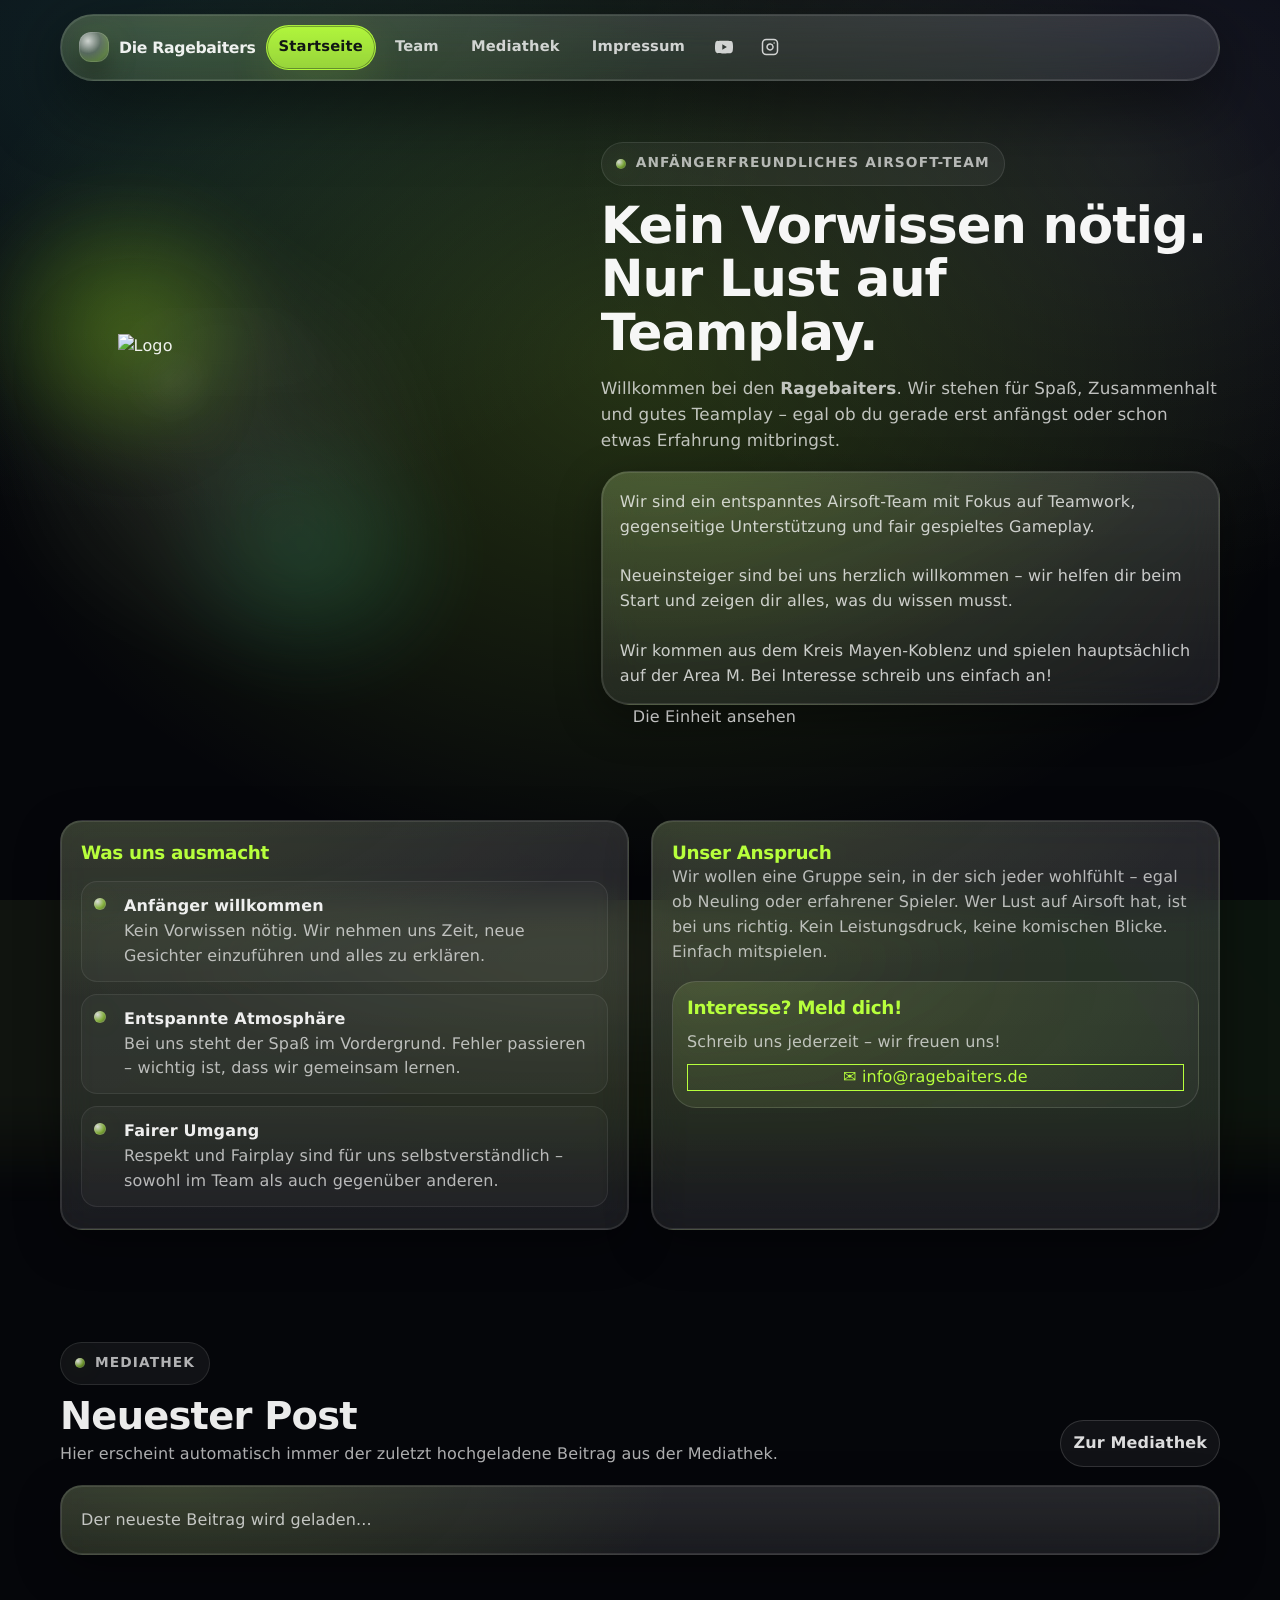
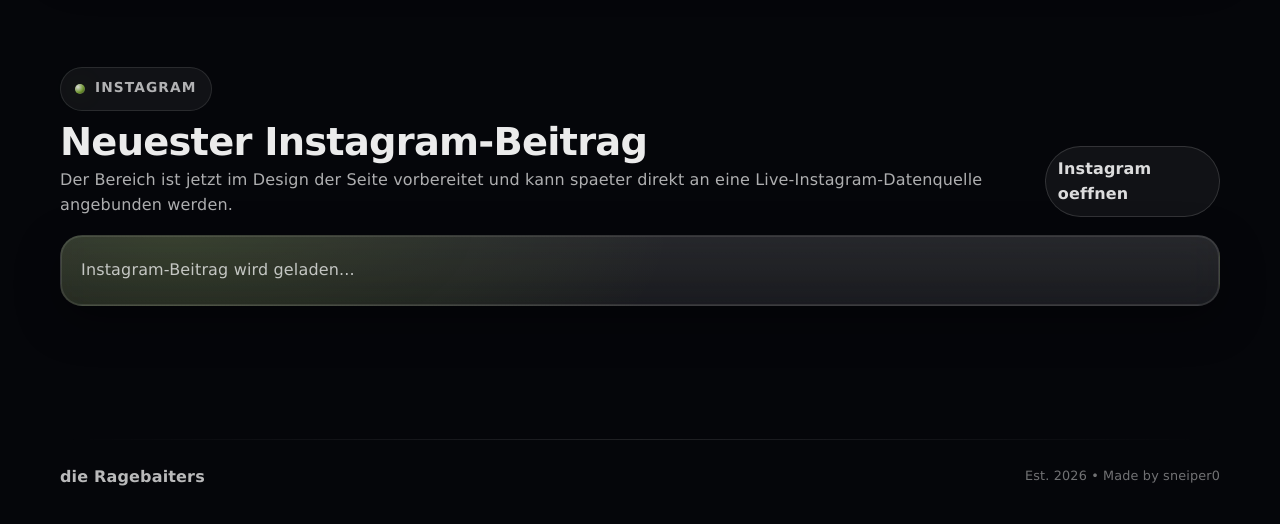
==== commit 3712f1e2: "Update index.html" ====
--- a/index.html
+++ b/index.html
@@ -1,361 +1,321 @@
-<!DOCTYPE html>
-<html lang="de">
-<head>
-  <meta charset="UTF-8" />
-  <meta name="viewport" content="width=device-width, initial-scale=1.0" />
-  <title>die Ragebaiters | Airsoft Team</title>
-  <link rel="icon" type="image/png" href="images/logo.png">
-  <link rel="stylesheet" href="./styles.css?v=2026-04-27-1">
-</head>
-<body>
-
-  <div class="top-banner">
-    <img src="images/banner2.png" alt="die Ragebaiters Banner" />
-  </div>
-
-  <header class="container">
-    <nav class="nav">
-      <div class="nav-brand">
-        <div class="nav-title">die Ragebaiters</div>
-      </div>
-      <button class="nav-toggle" type="button" aria-label="Menü" aria-expanded="false">
-        <span class="nav-toggle-bar"></span>
-        <span class="nav-toggle-bar"></span>
-        <span class="nav-toggle-bar"></span>
-      </button>
-      <div class="nav-links">
-        <a class="active" href="index.html">Startseite</a>
-        <a href="team.html">Team</a>
-        <a href="mediathek.html">Mediathek</a>
-        <a href="impressum.html">Impressum</a>
-        <a class="social-icon" href="https://www.youtube.com/@RagebaitersAS" target="_blank" rel="noopener" aria-label="YouTube" title="YouTube">
-          <svg viewBox="0 0 24 24" fill="currentColor" aria-hidden="true">
-            <path d="M23.498 6.186a2.999 2.999 0 0 0-2.112-2.122C19.505 3.5 12 3.5 12 3.5s-7.505 0-9.386.564A2.999 2.999 0 0 0 .502 6.186C0 8.074 0 12 0 12s0 3.926.502 5.814a2.999 2.999 0 0 0 2.112 2.122C4.495 20.5 12 20.5 12 20.5s7.505 0 9.386-.564a2.999 2.999 0 0 0 2.112-2.122C24 15.926 24 12 24 12s0-3.926-.502-5.814zM9.75 15.568V8.432L15.818 12 9.75 15.568z"/>
-          </svg>
-        </a>
-        <a class="social-icon" href="https://www.instagram.com/die_ragebaiters/" target="_blank" rel="noopener" aria-label="Instagram" title="Instagram">
-          <svg viewBox="0 0 24 24" fill="none" stroke="currentColor" stroke-width="2" stroke-linecap="round" stroke-linejoin="round" aria-hidden="true">
-            <rect x="2" y="2" width="20" height="20" rx="5" ry="5"/>
-            <path d="M16 11.37A4 4 0 1 1 12.63 8 4 4 0 0 1 16 11.37z"/>
-            <line x1="17.5" y1="6.5" x2="17.51" y2="6.5"/>
-          </svg>
-        </a>
-      </div>
-    </nav>
-    <div class="nav-backdrop" aria-hidden="true"></div>
-  </header>
-
-  <main class="container">
-    <section class="hero home-hero">
-      <div class="hero-grid home-hero-grid">
-        <div class="hero-logo-large home-logo" aria-hidden="true">
-          <img src="images/logo.png" alt="Logo" />
-        </div>
-        <div class="hero-content">
-          <span class="eyebrow">Anfängerfreundlich</span>
-          <h1>Kein Vorwissen nötig.<br>Nur Lust auf Teamplay.</h1>
-          <p class="lead">Willkommen bei den <strong>Ragebaiters</strong> — entspanntes Airsoft, echtes Teamwork und fair gespieltes Gameplay.</p>
-
-          <div class="info-box home-note">
-            <p>Neueinsteiger sind bei uns willkommen: Wir helfen beim Start und erklären dir alles Wichtige.</p>
-            <p>Kreis Mayen‑Koblenz • Area M • Est. 2026</p>
-          </div>
-
-          <div class="home-actions">
-            <a class="btn-primary" href="team.html">Die Einheit ansehen</a>
-            <a class="btn-secondary" href="mediathek.html">Zur Mediathek</a>
-          </div>
-        </div>
-      </div>
-    </section>
-
-    <section class="section home-features">
-      <div class="home-section-head">
-        <span class="eyebrow">Warum wir</span>
-        <h2>Airsoft ohne Stress. Mit Stil.</h2>
-        <p>Modernes Teamplay, klare Kommunikation, fairer Umgang — und eine Truppe, die neue Leute wirklich reinholt.</p>
-      </div>
-
-      <div class="feature-grid">
-        <article class="card feature-card">
-          <div class="feature-icon" aria-hidden="true">
-            <svg viewBox="0 0 24 24" fill="none" stroke="currentColor" stroke-width="2" stroke-linecap="round" stroke-linejoin="round">
-              <path d="M20 21v-2a4 4 0 0 0-4-4H8a4 4 0 0 0-4 4v2"/>
-              <circle cx="12" cy="7" r="4"/>
-            </svg>
-          </div>
-          <h3>Einsteiger‑freundlich</h3>
-          <p>Kein Vorwissen nötig. Wir nehmen uns Zeit und helfen dir beim Setup und Einstieg.</p>
-        </article>
-
-        <article class="card feature-card">
-          <div class="feature-icon" aria-hidden="true">
-            <svg viewBox="0 0 24 24" fill="none" stroke="currentColor" stroke-width="2" stroke-linecap="round" stroke-linejoin="round">
-              <path d="M12 2l3 7h7l-5.5 4 2.1 7-6.6-4.2L5.4 20l2.1-7L2 9h7z"/>
-            </svg>
-          </div>
-          <h3>Fairplay & Respekt</h3>
-          <p>Sauberes Gameplay, klare Regeln, keine Ego‑Nummern. Wir spielen als Team.</p>
-        </article>
-
-        <article class="card feature-card">
-          <div class="feature-icon" aria-hidden="true">
-            <svg viewBox="0 0 24 24" fill="none" stroke="currentColor" stroke-width="2" stroke-linecap="round" stroke-linejoin="round">
-              <path d="M21 16V8a2 2 0 0 0-2-2H5a2 2 0 0 0-2 2v8"/>
-              <path d="M7 16v4h10v-4"/>
-              <path d="M8 10h8"/>
-            </svg>
-          </div>
-          <h3>Organisiert, entspannt</h3>
-          <p>Keine unnötige Härte. Dafür Struktur, Verlässlichkeit und lockere Atmosphäre.</p>
-        </article>
-      </div>
-    </section>
-
-    <section class="section home-stream">
-      <div class="home-section-head home-section-head--row">
-        <div>
-          <span class="eyebrow">Live</span>
-          <h2>Neueste Updates</h2>
-          <p>Automatisch aus unserer Mediathek — plus Instagram‑Bereich für späteres Live‑Sync.</p>
-        </div>
-        <div class="home-section-actions">
-          <a class="btn-secondary" href="mediathek.html">Mediathek</a>
-          <a class="btn-secondary" href="https://www.instagram.com/die_ragebaiters/" target="_blank" rel="noopener">Instagram</a>
-        </div>
-      </div>
-
-      <div class="home-stream-grid">
-        <div class="home-stream-left">
-          <div class="home-block">
-            <div class="home-block-head">
-              <div>
-                <span class="home-block-kicker">Mediathek</span>
-                <h3>Neuester Post</h3>
-              </div>
-            </div>
-            <div id="latest-media">
-              <article class="card latest-media-card">
-                <div class="latest-media-empty">Der neueste Beitrag wird geladen...</div>
-              </article>
-            </div>
-          </div>
-
-          <div class="home-block">
-            <div class="home-block-head">
-              <div>
-                <span class="home-block-kicker">Instagram</span>
-                <h3>Neuester Beitrag</h3>
-              </div>
-            </div>
-            <div id="instagram-latest">
-              <article class="card instagram-post-card">
-                <div class="latest-media-empty">Instagram‑Beitrag wird geladen...</div>
-              </article>
-            </div>
-          </div>
-        </div>
-
-        <aside class="card join-card">
-          <span class="eyebrow">Kontakt</span>
-          <h2>Interesse? Schreib uns.</h2>
-          <p>Wenn du Bock auf Teamplay hast, meld dich. Wir sagen dir, wie du easy reinkommst.</p>
-          <div class="join-actions">
-            <a class="btn-primary" href="team.html">Team anschauen</a>
-            <a class="btn-secondary" href="mailto:info@ragebaiters.de">info@ragebaiters.de</a>
-          </div>
-          <div class="member-hint">Antwortet schnell • Anfänger willkommen</div>
-        </aside>
-      </div>
-    </section>
-  </main>
-
-  <footer class="footer container">
-    <div style="font-weight: 800;">die Ragebaiters</div>
-    <div style="font-size: 0.8rem; opacity: 0.6;">Est. 2026 • Made by sneiper0</div>
-  </footer>
-
-  <script src="./nav.js?v=2026-04-27-1" defer></script>
-  <script src="./liquid.js?v=2026-04-27-1" defer></script>
-  <script src="./config.js?v=2026-04-27-1"></script>
-  <script type="module">
-    import { supabase, initPage, getSessionUser, getProfile } from './auth.js?v=2026-04-23-1';
-    await initPage('home');
-
-    const topBannerImg = document.querySelector('.top-banner img');
-    const latestMedia = document.getElementById('latest-media');
-    const instagramLatest = document.getElementById('instagram-latest');
-    const instagramProfileUrl = 'https://www.instagram.com/die_ragebaiters/';
-
-    const { data: bannerVariant } = await supabase.rpc('get_homepage_banner');
-    if (bannerVariant === 'sponsor') {
-      topBannerImg.src = 'images/banner.png';
-      topBannerImg.alt = 'die Ragebaiters Sponsor Banner';
-    } else {
-      topBannerImg.src = 'images/banner2.png';
-      topBannerImg.alt = 'die Ragebaiters Team Banner';
-    }
-
-    const currentUser = await getSessionUser();
-    const currentProfile = currentUser ? await getProfile(currentUser.id) : null;
-    const currentRole = currentUser ? normalizeRole(currentProfile?.role) : 'guest';
-    const canSeeInternalPosts = currentRole === 'admin' || currentRole === 'observer';
-    const { data, error } = await supabase.rpc('get_latest_gallery_photo', {
-      p_include_internal: canSeeInternalPosts
-    });
-    const latestPhoto = Array.isArray(data) ? data[0] : data;
-
-    if (error) {
-      latestMedia.innerHTML = '<article class="card latest-media-card"><div class="latest-media-empty">Der neueste Beitrag konnte gerade nicht geladen werden.</div></article>';
-    } else if (!latestPhoto) {
-      latestMedia.innerHTML = '<article class="card latest-media-card"><div class="latest-media-empty">In der Mediathek wurde noch kein Beitrag hochgeladen.</div></article>';
-    } else {
-      const imageUrl = resolvePhotoUrl(latestPhoto.storage_path);
-      latestMedia.innerHTML = `
-        <article class="card latest-media-card">
-          <div class="latest-media-grid">
-            <div class="latest-media-image-wrap">
-              <img class="latest-media-image" src="${imageUrl}" alt="${escapeHtml(latestPhoto.title || 'Neuester Mediathek-Post')}">
-            </div>
-            <div class="latest-media-copy">
-              <span class="latest-media-label">Zuletzt hochgeladen</span>
-              <h3>${escapeHtml(latestPhoto.title || 'Neuer Mediathek-Post')}</h3>
-              ${latestPhoto.caption ? `<p>${escapeHtml(latestPhoto.caption)}</p>` : '<p>In der Mediathek ist ein neuer Beitrag verfuegbar.</p>'}
-              <div class="latest-media-meta">
-                <span>von ${escapeHtml(latestPhoto.author || 'anonym')}</span>
-                <span>${formatDate(latestPhoto.uploaded_at)}</span>
-              </div>
-            </div>
-          </div>
-        </article>`;
-    }
-
-    await renderLatestInstagramPost();
-
-    function formatDate(value) {
-      if (!value) return 'Unbekanntes Datum';
-      return new Date(value).toLocaleDateString('de-DE', {
-        day: '2-digit',
-        month: '2-digit',
-        year: 'numeric'
-      });
-    }
-
-    function escapeHtml(s) {
-      return String(s).replace(/[&<>"']/g, c => ({'&':'&amp;','<':'&lt;','>':'&gt;','"':'&quot;',"'":'&#39;'}[c]));
-    }
-
-    function normalizeRole(role) {
-      return ['observer', 'member', 'admin'].includes(role) ? role : 'guest';
-    }
-
-    function resolvePhotoUrl(path) {
-      if (String(path || '').startsWith('__local__/')) {
-        return path.replace('__local__/', '');
-      }
-      const { data: pub } = supabase.storage.from('photos').getPublicUrl(path);
-      return pub.publicUrl;
-    }
-
-    async function renderLatestInstagramPost() {
-      if (!instagramLatest) return;
-
-      const { data, error } = await supabase.rpc('get_homepage_instagram_post');
-      const post = Array.isArray(data) ? data[0] : data;
-
-      if (error) {
-        console.error('[Ragebaiters] Instagram-Post konnte nicht geladen werden:', error);
-        instagramLatest.innerHTML = buildInstagramFallbackCard({
-          title: 'Instagram-Verbindung wird vorbereitet',
-          copy: 'Das Layout fuer den neuesten Instagram-Beitrag steht bereits. Die Live-Anbindung kann jetzt spaeter direkt an Meta oder eine Supabase-Synchronisierung angeschlossen werden.'
-        });
-        return;
-      }
-
-      if (!post?.post_url && !post?.image_url && !post?.title && !post?.caption) {
-        instagramLatest.innerHTML = buildInstagramFallbackCard({
-          title: 'Noch kein Instagram-Beitrag hinterlegt',
-          copy: 'Sobald die Datenquelle verbunden ist, erscheint hier automatisch nur der aktuellste Instagram-Beitrag im Look der Website.'
-        });
-        return;
-      }
-
-      const imageMarkup = post.image_url
-        ? `<img class="instagram-post-image" src="${escapeHtmlAttr(post.image_url)}" alt="${escapeHtmlAttr(post.title || 'Neuester Instagram-Beitrag')}">`
-        : `
-          <div class="instagram-post-placeholder-inner">
-            <strong>${escapeHtml(post.username || 'die_ragebaiters')}</strong>
-            <span>Cover-Bild fehlt noch</span>
-          </div>`;
-
-      const primaryAction = post.post_url
-        ? `<a href="${escapeHtmlAttr(post.post_url)}" target="_blank" rel="noopener">Beitrag ansehen</a>`
-        : `<a href="${instagramProfileUrl}" target="_blank" rel="noopener">Profil oeffnen</a>`;
-
-      instagramLatest.innerHTML = `
-        <article class="card instagram-post-card">
-          <div class="instagram-post-grid">
-            <div class="instagram-post-image-wrap ${post.image_url ? '' : 'instagram-post-placeholder'}">
-              ${imageMarkup}
-              <span class="instagram-post-badge">Instagram</span>
-            </div>
-            <div class="instagram-post-copy">
-              <span class="instagram-post-kicker">Live vorbereitet</span>
-              <h3>${escapeHtml(post.title || 'Neuester Beitrag von die_ragebaiters')}</h3>
-              <p>${escapeHtml(post.caption || 'Der aktuellste Instagram-Beitrag kann hier im Stil der Website dargestellt werden.')}</p>
-              <div class="instagram-post-meta">
-                <span>@${escapeHtml(post.username || 'die_ragebaiters')}</span>
-                <span>${formatInstagramDate(post.posted_at)}</span>
-              </div>
-              <div class="instagram-post-actions">
-                ${primaryAction}
-                <a class="instagram-post-secondary" href="${instagramProfileUrl}" target="_blank" rel="noopener">Profil oeffnen</a>
-              </div>
-            </div>
-          </div>
-        </article>`;
-    }
-
-    function buildInstagramFallbackCard({ title, copy }) {
-      return `
-        <article class="card instagram-post-card instagram-post-card-empty">
-          <div class="instagram-post-grid">
-            <div class="instagram-post-image-wrap instagram-post-placeholder" aria-hidden="true">
-              <span class="instagram-post-badge">Instagram</span>
-              <div class="instagram-post-placeholder-inner">
-                <strong>die_ragebaiters</strong>
-                <span>Neuester Post erscheint hier</span>
-              </div>
-            </div>
-            <div class="instagram-post-copy">
-              <span class="instagram-post-kicker">Design bereit</span>
-              <h3>${escapeHtml(title)}</h3>
-              <p>${escapeHtml(copy)}</p>
-              <div class="instagram-post-meta">
-                <span>@die_ragebaiters</span>
-                <span>Wartet auf Live-Daten</span>
-              </div>
-              <div class="instagram-post-actions">
-                <a href="${instagramProfileUrl}" target="_blank" rel="noopener">Instagram oeffnen</a>
-              </div>
-            </div>
-          </div>
-        </article>`;
-    }
-
-    function formatInstagramDate(value) {
-      if (!value) return 'Neuester Beitrag';
-      return new Date(value).toLocaleDateString('de-DE', {
-        day: '2-digit',
-        month: '2-digit',
-        year: 'numeric'
-      });
-    }
-
-    function escapeHtmlAttr(s) {
-      return escapeHtml(s).replace(/`/g, '&#96;');
-    }
-  </script>
-</body>
-</html>
-
+<!DOCTYPE html>
+<html lang="de">
+<head>
+  <meta charset="UTF-8" />
+  <meta name="viewport" content="width=device-width, initial-scale=1.0" />
+  <title>die Ragebaiters | Airsoft Team</title>
+  <link rel="icon" type="image/png" href="images/logo.png">
+  <link rel="preconnect" href="https://fonts.googleapis.com">
+  <link rel="preconnect" href="https://fonts.gstatic.com" crossorigin>
+  <link rel="stylesheet" href="./styles.css?v=2026-04-23-6">
+</head>
+<body>
+
+  <div class="top-banner">
+    <img src="images/banner2.png" alt="die Ragebaiters Banner" />
+  </div>
+
+  <header class="container">
+    <nav class="nav">
+      <div class="nav-brand">
+        <div class="nav-title">Die Ragebaiters</div>
+      </div>
+      <button class="nav-toggle" type="button" aria-label="Menü" aria-expanded="false">
+        <span class="nav-toggle-bar"></span>
+        <span class="nav-toggle-bar"></span>
+        <span class="nav-toggle-bar"></span>
+      </button>
+      <div class="nav-links">
+        <a class="active" href="index.html">Startseite</a>
+        <a href="team.html">Team</a>
+        <a href="mediathek.html">Mediathek</a>
+        <a href="impressum.html">Impressum</a>
+        <a class="social-icon" href="https://www.youtube.com/@RagebaitersAS" target="_blank" rel="noopener" aria-label="YouTube" title="YouTube">
+          <svg viewBox="0 0 24 24" fill="currentColor" aria-hidden="true">
+            <path d="M23.498 6.186a2.999 2.999 0 0 0-2.112-2.122C19.505 3.5 12 3.5 12 3.5s-7.505 0-9.386.564A2.999 2.999 0 0 0 .502 6.186C0 8.074 0 12 0 12s0 3.926.502 5.814a2.999 2.999 0 0 0 2.112 2.122C4.495 20.5 12 20.5 12 20.5s7.505 0 9.386-.564a2.999 2.999 0 0 0 2.112-2.122C24 15.926 24 12 24 12s0-3.926-.502-5.814zM9.75 15.568V8.432L15.818 12 9.75 15.568z"/>
+          </svg>
+        </a>
+        <a class="social-icon" href="https://www.instagram.com/die_ragebaiters/" target="_blank" rel="noopener" aria-label="Instagram" title="Instagram">
+          <svg viewBox="0 0 24 24" fill="none" stroke="currentColor" stroke-width="2" stroke-linecap="round" stroke-linejoin="round" aria-hidden="true">
+            <rect x="2" y="2" width="20" height="20" rx="5" ry="5"/>
+            <path d="M16 11.37A4 4 0 1 1 12.63 8 4 4 0 0 1 16 11.37z"/>
+            <line x1="17.5" y1="6.5" x2="17.51" y2="6.5"/>
+          </svg>
+        </a>
+      </div>
+    </nav>
+    <div class="nav-backdrop" aria-hidden="true"></div>
+  </header>
+
+  <main class="container">
+    <section class="hero">
+      <div class="hero-grid">
+        <div class="hero-logo-large"><img src="images/logo.png" alt="Logo" /></div>
+        <div class="hero-content">
+          <span class="eyebrow">Anfängerfreundliches Airsoft-Team</span>
+          <h2>Kein Vorwissen nötig.<br>Nur Lust auf Teamplay.</h2>
+          <p>Willkommen bei den <strong>Ragebaiters</strong>. Wir stehen für Spaß, Zusammenhalt und gutes Teamplay – egal ob du gerade erst anfängst oder schon etwas Erfahrung mitbringst.</p>
+
+          <div class="info-box">
+            Wir sind ein entspanntes Airsoft-Team mit Fokus auf Teamwork, gegenseitige Unterstützung und fair gespieltes Gameplay.<br><br>
+            Neueinsteiger sind bei uns herzlich willkommen – wir helfen dir beim Start und zeigen dir alles, was du wissen musst.<br><br>
+            Wir kommen aus dem Kreis Mayen-Koblenz und spielen hauptsächlich auf der Area M. Bei Interesse schreib uns einfach an!
+          </div>
+          <a href="team.html" style="padding: 16px 32px; margin-top:10px;">Die Einheit ansehen</a>
+        </div>
+      </div>
+    </section>
+
+    <section class="section">
+      <div class="split">
+        <article class="card">
+          <h3 style="margin:0; color: var(--accent);">Was uns ausmacht</h3>
+          <div class="list">
+            <div class="list-item">
+              <div class="dot"></div>
+              <div><strong>Anfänger willkommen</strong><br><span style="color: var(--muted);">Kein Vorwissen nötig. Wir nehmen uns Zeit, neue Gesichter einzuführen und alles zu erklären.</span></div>
+            </div>
+            <div class="list-item">
+              <div class="dot"></div>
+              <div><strong>Entspannte Atmosphäre</strong><br><span style="color: var(--muted);">Bei uns steht der Spaß im Vordergrund. Fehler passieren – wichtig ist, dass wir gemeinsam lernen.</span></div>
+            </div>
+            <div class="list-item">
+              <div class="dot"></div>
+              <div><strong>Fairer Umgang</strong><br><span style="color: var(--muted);">Respekt und Fairplay sind für uns selbstverständlich – sowohl im Team als auch gegenüber anderen.</span></div>
+            </div>
+          </div>
+        </article>
+
+        <article class="card">
+          <h3 style="margin:0; color: var(--accent);">Unser Anspruch</h3>
+          <p>Wir wollen eine Gruppe sein, in der sich jeder wohlfühlt – egal ob Neuling oder erfahrener Spieler. Wer Lust auf Airsoft hat, ist bei uns richtig. Kein Leistungsdruck, keine komischen Blicke. Einfach mitspielen.</p>
+          <div class="contact-box">
+            <h3 style="margin:0; color: var(--accent);">Interesse? Meld dich!</h3>
+            <p>Schreib uns jederzeit – wir freuen uns!</p>
+            <a href="mailto:info@ragebaiters.de" style="background:transparent; border:1px solid var(--accent); color:var(--accent)!important; text-transform:none; width:100%; text-align:center;">✉ info@ragebaiters.de</a>
+          </div>
+        </article>
+      </div>
+    </section>
+
+    <section class="section latest-media-section">
+      <div class="latest-media-head">
+        <div>
+          <span class="eyebrow">Mediathek</span>
+          <h2 style="margin: 10px 0 4px;">Neuester Post</h2>
+          <p style="color: var(--muted); margin: 0;">Hier erscheint automatisch immer der zuletzt hochgeladene Beitrag aus der Mediathek.</p>
+        </div>
+        <a href="mediathek.html">Zur Mediathek</a>
+      </div>
+      <div id="latest-media">
+        <article class="card latest-media-card">
+          <div class="latest-media-empty">Der neueste Beitrag wird geladen...</div>
+        </article>
+      </div>
+    </section>
+
+    <section class="section instagram-section">
+      <div class="latest-media-head">
+        <div>
+          <span class="eyebrow">Instagram</span>
+          <h2 style="margin: 10px 0 4px;">Neuester Instagram-Beitrag</h2>
+          <p style="color: var(--muted); margin: 0;">Der Bereich ist jetzt im Design der Seite vorbereitet und kann spaeter direkt an eine Live-Instagram-Datenquelle angebunden werden.</p>
+        </div>
+        <a href="https://www.instagram.com/die_ragebaiters/" target="_blank" rel="noopener">Instagram oeffnen</a>
+      </div>
+      <div id="instagram-latest">
+        <article class="card instagram-post-card">
+          <div class="latest-media-empty">Instagram-Beitrag wird geladen...</div>
+        </article>
+      </div>
+    </section>
+  </main>
+
+  <footer class="footer container">
+    <div style="font-weight: 800;">die Ragebaiters</div>
+    <div style="font-size: 0.8rem; opacity: 0.6;">Est. 2026 • Made by sneiper0</div>
+  </footer>
+
+<script src="./nav.js?v=2026-04-23-5" defer></script>
+<script src="./config.js?v=2026-04-23-5"></script>
+<script type="module">
+    import { supabase, initPage, getSessionUser, getProfile } from './auth.js?v=2026-04-23-1';
+  await initPage('home');
+
+  const topBannerImg = document.querySelector('.top-banner img');
+  const latestMedia = document.getElementById('latest-media');
+  const instagramLatest = document.getElementById('instagram-latest');
+  const instagramProfileUrl = 'https://www.instagram.com/die_ragebaiters/';
+
+  const { data: bannerVariant } = await supabase.rpc('get_homepage_banner');
+  if (bannerVariant === 'sponsor') {
+    topBannerImg.src = 'images/banner.png';
+    topBannerImg.alt = 'die Ragebaiters Sponsor Banner';
+  } else {
+    topBannerImg.src = 'images/banner2.png';
+    topBannerImg.alt = 'die Ragebaiters Team Banner';
+  }
+
+  const currentUser = await getSessionUser();
+  const currentProfile = currentUser ? await getProfile(currentUser.id) : null;
+  const currentRole = currentUser ? normalizeRole(currentProfile?.role) : 'guest';
+  const canSeeInternalPosts = currentRole === 'admin' || currentRole === 'observer';
+  const { data, error } = await supabase.rpc('get_latest_gallery_photo', {
+    p_include_internal: canSeeInternalPosts
+  });
+  const latestPhoto = Array.isArray(data) ? data[0] : data;
+
+  if (error) {
+    latestMedia.innerHTML = '<article class="card latest-media-card"><div class="latest-media-empty">Der neueste Beitrag konnte gerade nicht geladen werden.</div></article>';
+  } else if (!latestPhoto) {
+    latestMedia.innerHTML = '<article class="card latest-media-card"><div class="latest-media-empty">In der Mediathek wurde noch kein Beitrag hochgeladen.</div></article>';
+  } else {
+    const imageUrl = resolvePhotoUrl(latestPhoto.storage_path);
+    latestMedia.innerHTML = `
+      <article class="card latest-media-card">
+        <div class="latest-media-grid">
+          <div class="latest-media-image-wrap">
+            <img class="latest-media-image" src="${imageUrl}" alt="${escapeHtml(latestPhoto.title || 'Neuester Mediathek-Post')}">
+          </div>
+          <div class="latest-media-copy">
+            <span class="latest-media-label">Zuletzt hochgeladen</span>
+            <h3>${escapeHtml(latestPhoto.title || 'Neuer Mediathek-Post')}</h3>
+            ${latestPhoto.caption ? `<p>${escapeHtml(latestPhoto.caption)}</p>` : '<p>In der Mediathek ist ein neuer Beitrag verfuegbar.</p>'}
+            <div class="latest-media-meta">
+              <span>von ${escapeHtml(latestPhoto.author || 'anonym')}</span>
+              <span>${formatDate(latestPhoto.uploaded_at)}</span>
+            </div>
+          </div>
+        </div>
+      </article>`;
+  }
+
+  await renderLatestInstagramPost();
+
+  function formatDate(value) {
+    if (!value) return 'Unbekanntes Datum';
+    return new Date(value).toLocaleDateString('de-DE', {
+      day: '2-digit',
+      month: '2-digit',
+      year: 'numeric'
+    });
+  }
+
+  function escapeHtml(s) {
+    return String(s).replace(/[&<>"']/g, c => ({'&':'&amp;','<':'&lt;','>':'&gt;','"':'&quot;',"'":'&#39;'}[c]));
+  }
+
+  function normalizeRole(role) {
+    return ['observer', 'member', 'admin'].includes(role) ? role : 'guest';
+  }
+
+  function resolvePhotoUrl(path) {
+    if (String(path || '').startsWith('__local__/')) {
+      return path.replace('__local__/', '');
+    }
+    const { data: pub } = supabase.storage.from('photos').getPublicUrl(path);
+    return pub.publicUrl;
+  }
+
+  async function renderLatestInstagramPost() {
+    if (!instagramLatest) return;
+
+    const { data, error } = await supabase.rpc('get_homepage_instagram_post');
+    const post = Array.isArray(data) ? data[0] : data;
+
+    if (error) {
+      console.error('[Ragebaiters] Instagram-Post konnte nicht geladen werden:', error);
+      instagramLatest.innerHTML = buildInstagramFallbackCard({
+        title: 'Instagram-Verbindung wird vorbereitet',
+        copy: 'Das Layout fuer den neuesten Instagram-Beitrag steht bereits. Die Live-Anbindung kann jetzt spaeter direkt an Meta oder eine Supabase-Synchronisierung angeschlossen werden.'
+      });
+      return;
+    }
+
+    if (!post?.post_url && !post?.image_url && !post?.title && !post?.caption) {
+      instagramLatest.innerHTML = buildInstagramFallbackCard({
+        title: 'Noch kein Instagram-Beitrag hinterlegt',
+        copy: 'Sobald die Datenquelle verbunden ist, erscheint hier automatisch nur der aktuellste Instagram-Beitrag im Look der Website.'
+      });
+      return;
+    }
+
+    const imageMarkup = post.image_url
+      ? `<img class="instagram-post-image" src="${escapeHtmlAttr(post.image_url)}" alt="${escapeHtmlAttr(post.title || 'Neuester Instagram-Beitrag')}">`
+      : `
+        <div class="instagram-post-placeholder-inner">
+          <strong>${escapeHtml(post.username || 'die_ragebaiters')}</strong>
+          <span>Cover-Bild fehlt noch</span>
+        </div>`;
+
+    const primaryAction = post.post_url
+      ? `<a href="${escapeHtmlAttr(post.post_url)}" target="_blank" rel="noopener">Beitrag ansehen</a>`
+      : `<a href="${instagramProfileUrl}" target="_blank" rel="noopener">Profil oeffnen</a>`;
+
+    instagramLatest.innerHTML = `
+      <article class="card instagram-post-card">
+        <div class="instagram-post-grid">
+          <div class="instagram-post-image-wrap ${post.image_url ? '' : 'instagram-post-placeholder'}">
+            ${imageMarkup}
+            <span class="instagram-post-badge">Instagram</span>
+          </div>
+          <div class="instagram-post-copy">
+            <span class="instagram-post-kicker">Live vorbereitet</span>
+            <h3>${escapeHtml(post.title || 'Neuester Beitrag von die_ragebaiters')}</h3>
+            <p>${escapeHtml(post.caption || 'Der aktuellste Instagram-Beitrag kann hier im Stil der Website dargestellt werden.')}</p>
+            <div class="instagram-post-meta">
+              <span>@${escapeHtml(post.username || 'die_ragebaiters')}</span>
+              <span>${formatInstagramDate(post.posted_at)}</span>
+            </div>
+            <div class="instagram-post-actions">
+              ${primaryAction}
+              <a class="instagram-post-secondary" href="${instagramProfileUrl}" target="_blank" rel="noopener">Profil oeffnen</a>
+            </div>
+          </div>
+        </div>
+      </article>`;
+  }
+
+  function buildInstagramFallbackCard({ title, copy }) {
+    return `
+      <article class="card instagram-post-card instagram-post-card-empty">
+        <div class="instagram-post-grid">
+          <div class="instagram-post-image-wrap instagram-post-placeholder" aria-hidden="true">
+            <span class="instagram-post-badge">Instagram</span>
+            <div class="instagram-post-placeholder-inner">
+              <strong>die_ragebaiters</strong>
+              <span>Neuester Post erscheint hier</span>
+            </div>
+          </div>
+          <div class="instagram-post-copy">
+            <span class="instagram-post-kicker">Design bereit</span>
+            <h3>${escapeHtml(title)}</h3>
+            <p>${escapeHtml(copy)}</p>
+            <div class="instagram-post-meta">
+              <span>@die_ragebaiters</span>
+              <span>Wartet auf Live-Daten</span>
+            </div>
+            <div class="instagram-post-actions">
+              <a href="${instagramProfileUrl}" target="_blank" rel="noopener">Instagram oeffnen</a>
+            </div>
+          </div>
+        </div>
+      </article>`;
+  }
+
+  function formatInstagramDate(value) {
+    if (!value) return 'Neuester Beitrag';
+    return new Date(value).toLocaleDateString('de-DE', {
+      day: '2-digit',
+      month: '2-digit',
+      year: 'numeric'
+    });
+  }
+
+  function escapeHtmlAttr(s) {
+    return escapeHtml(s).replace(/`/g, '&#96;');
+  }
+</script>
+</body>
+</html>
+
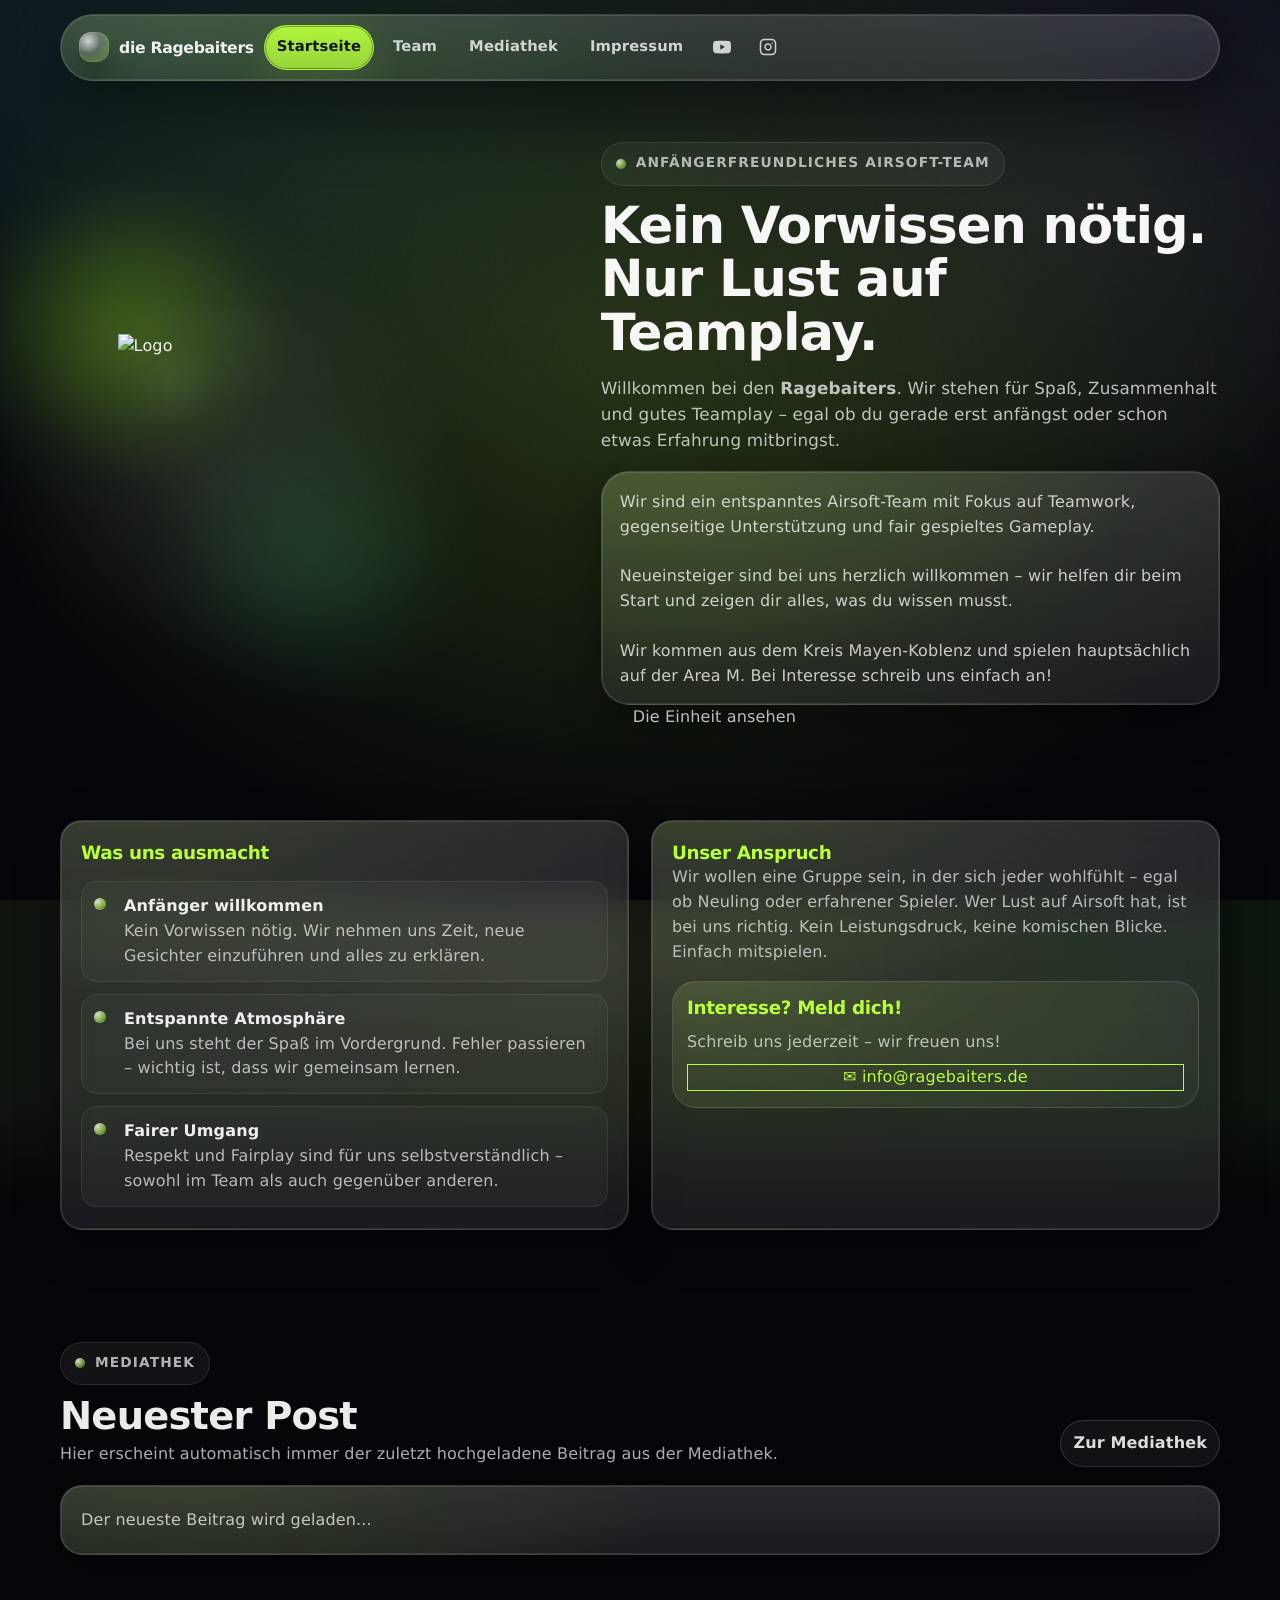
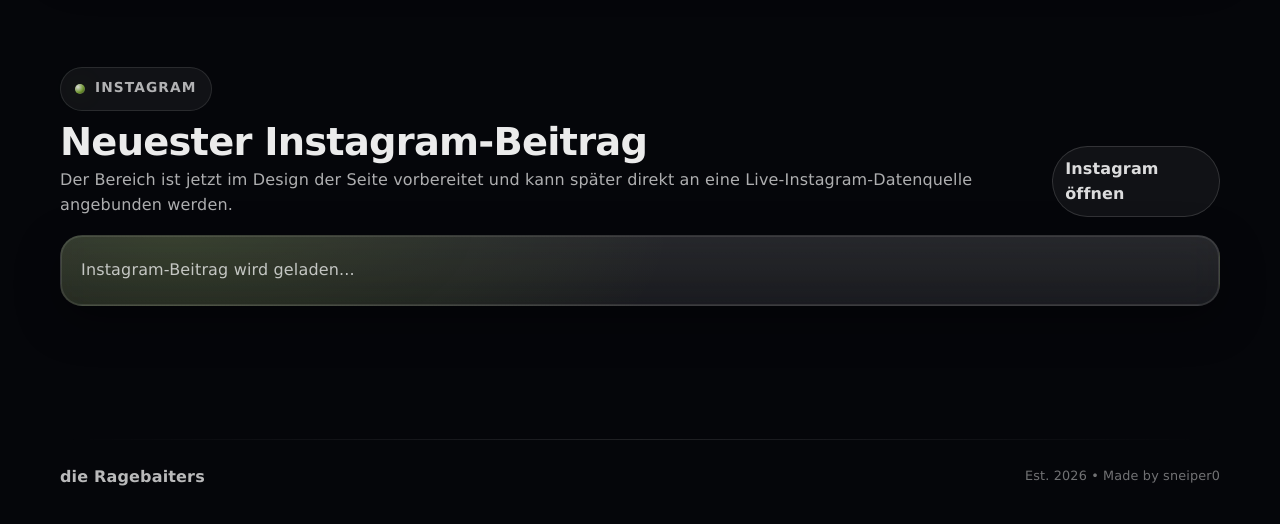
==== commit b853e304: "Add files via upload" ====
--- a/index.html
+++ b/index.html
@@ -1,321 +1,321 @@
-<!DOCTYPE html>
-<html lang="de">
-<head>
-  <meta charset="UTF-8" />
-  <meta name="viewport" content="width=device-width, initial-scale=1.0" />
-  <title>die Ragebaiters | Airsoft Team</title>
-  <link rel="icon" type="image/png" href="images/logo.png">
-  <link rel="preconnect" href="https://fonts.googleapis.com">
-  <link rel="preconnect" href="https://fonts.gstatic.com" crossorigin>
-  <link rel="stylesheet" href="./styles.css?v=2026-04-23-6">
-</head>
-<body>
-
-  <div class="top-banner">
-    <img src="images/banner2.png" alt="die Ragebaiters Banner" />
-  </div>
-
-  <header class="container">
-    <nav class="nav">
-      <div class="nav-brand">
-        <div class="nav-title">Die Ragebaiters</div>
-      </div>
-      <button class="nav-toggle" type="button" aria-label="Menü" aria-expanded="false">
-        <span class="nav-toggle-bar"></span>
-        <span class="nav-toggle-bar"></span>
-        <span class="nav-toggle-bar"></span>
-      </button>
-      <div class="nav-links">
-        <a class="active" href="index.html">Startseite</a>
-        <a href="team.html">Team</a>
-        <a href="mediathek.html">Mediathek</a>
-        <a href="impressum.html">Impressum</a>
-        <a class="social-icon" href="https://www.youtube.com/@RagebaitersAS" target="_blank" rel="noopener" aria-label="YouTube" title="YouTube">
-          <svg viewBox="0 0 24 24" fill="currentColor" aria-hidden="true">
-            <path d="M23.498 6.186a2.999 2.999 0 0 0-2.112-2.122C19.505 3.5 12 3.5 12 3.5s-7.505 0-9.386.564A2.999 2.999 0 0 0 .502 6.186C0 8.074 0 12 0 12s0 3.926.502 5.814a2.999 2.999 0 0 0 2.112 2.122C4.495 20.5 12 20.5 12 20.5s7.505 0 9.386-.564a2.999 2.999 0 0 0 2.112-2.122C24 15.926 24 12 24 12s0-3.926-.502-5.814zM9.75 15.568V8.432L15.818 12 9.75 15.568z"/>
-          </svg>
-        </a>
-        <a class="social-icon" href="https://www.instagram.com/die_ragebaiters/" target="_blank" rel="noopener" aria-label="Instagram" title="Instagram">
-          <svg viewBox="0 0 24 24" fill="none" stroke="currentColor" stroke-width="2" stroke-linecap="round" stroke-linejoin="round" aria-hidden="true">
-            <rect x="2" y="2" width="20" height="20" rx="5" ry="5"/>
-            <path d="M16 11.37A4 4 0 1 1 12.63 8 4 4 0 0 1 16 11.37z"/>
-            <line x1="17.5" y1="6.5" x2="17.51" y2="6.5"/>
-          </svg>
-        </a>
-      </div>
-    </nav>
-    <div class="nav-backdrop" aria-hidden="true"></div>
-  </header>
-
-  <main class="container">
-    <section class="hero">
-      <div class="hero-grid">
-        <div class="hero-logo-large"><img src="images/logo.png" alt="Logo" /></div>
-        <div class="hero-content">
-          <span class="eyebrow">Anfängerfreundliches Airsoft-Team</span>
-          <h2>Kein Vorwissen nötig.<br>Nur Lust auf Teamplay.</h2>
-          <p>Willkommen bei den <strong>Ragebaiters</strong>. Wir stehen für Spaß, Zusammenhalt und gutes Teamplay – egal ob du gerade erst anfängst oder schon etwas Erfahrung mitbringst.</p>
-
-          <div class="info-box">
-            Wir sind ein entspanntes Airsoft-Team mit Fokus auf Teamwork, gegenseitige Unterstützung und fair gespieltes Gameplay.<br><br>
-            Neueinsteiger sind bei uns herzlich willkommen – wir helfen dir beim Start und zeigen dir alles, was du wissen musst.<br><br>
-            Wir kommen aus dem Kreis Mayen-Koblenz und spielen hauptsächlich auf der Area M. Bei Interesse schreib uns einfach an!
-          </div>
-          <a href="team.html" style="padding: 16px 32px; margin-top:10px;">Die Einheit ansehen</a>
-        </div>
-      </div>
-    </section>
-
-    <section class="section">
-      <div class="split">
-        <article class="card">
-          <h3 style="margin:0; color: var(--accent);">Was uns ausmacht</h3>
-          <div class="list">
-            <div class="list-item">
-              <div class="dot"></div>
-              <div><strong>Anfänger willkommen</strong><br><span style="color: var(--muted);">Kein Vorwissen nötig. Wir nehmen uns Zeit, neue Gesichter einzuführen und alles zu erklären.</span></div>
-            </div>
-            <div class="list-item">
-              <div class="dot"></div>
-              <div><strong>Entspannte Atmosphäre</strong><br><span style="color: var(--muted);">Bei uns steht der Spaß im Vordergrund. Fehler passieren – wichtig ist, dass wir gemeinsam lernen.</span></div>
-            </div>
-            <div class="list-item">
-              <div class="dot"></div>
-              <div><strong>Fairer Umgang</strong><br><span style="color: var(--muted);">Respekt und Fairplay sind für uns selbstverständlich – sowohl im Team als auch gegenüber anderen.</span></div>
-            </div>
-          </div>
-        </article>
-
-        <article class="card">
-          <h3 style="margin:0; color: var(--accent);">Unser Anspruch</h3>
-          <p>Wir wollen eine Gruppe sein, in der sich jeder wohlfühlt – egal ob Neuling oder erfahrener Spieler. Wer Lust auf Airsoft hat, ist bei uns richtig. Kein Leistungsdruck, keine komischen Blicke. Einfach mitspielen.</p>
-          <div class="contact-box">
-            <h3 style="margin:0; color: var(--accent);">Interesse? Meld dich!</h3>
-            <p>Schreib uns jederzeit – wir freuen uns!</p>
-            <a href="mailto:info@ragebaiters.de" style="background:transparent; border:1px solid var(--accent); color:var(--accent)!important; text-transform:none; width:100%; text-align:center;">✉ info@ragebaiters.de</a>
-          </div>
-        </article>
-      </div>
-    </section>
-
-    <section class="section latest-media-section">
-      <div class="latest-media-head">
-        <div>
-          <span class="eyebrow">Mediathek</span>
-          <h2 style="margin: 10px 0 4px;">Neuester Post</h2>
-          <p style="color: var(--muted); margin: 0;">Hier erscheint automatisch immer der zuletzt hochgeladene Beitrag aus der Mediathek.</p>
-        </div>
-        <a href="mediathek.html">Zur Mediathek</a>
-      </div>
-      <div id="latest-media">
-        <article class="card latest-media-card">
-          <div class="latest-media-empty">Der neueste Beitrag wird geladen...</div>
-        </article>
-      </div>
-    </section>
-
-    <section class="section instagram-section">
-      <div class="latest-media-head">
-        <div>
-          <span class="eyebrow">Instagram</span>
-          <h2 style="margin: 10px 0 4px;">Neuester Instagram-Beitrag</h2>
-          <p style="color: var(--muted); margin: 0;">Der Bereich ist jetzt im Design der Seite vorbereitet und kann spaeter direkt an eine Live-Instagram-Datenquelle angebunden werden.</p>
-        </div>
-        <a href="https://www.instagram.com/die_ragebaiters/" target="_blank" rel="noopener">Instagram oeffnen</a>
-      </div>
-      <div id="instagram-latest">
-        <article class="card instagram-post-card">
-          <div class="latest-media-empty">Instagram-Beitrag wird geladen...</div>
-        </article>
-      </div>
-    </section>
-  </main>
-
-  <footer class="footer container">
-    <div style="font-weight: 800;">die Ragebaiters</div>
-    <div style="font-size: 0.8rem; opacity: 0.6;">Est. 2026 • Made by sneiper0</div>
-  </footer>
-
-<script src="./nav.js?v=2026-04-23-5" defer></script>
-<script src="./config.js?v=2026-04-23-5"></script>
-<script type="module">
-    import { supabase, initPage, getSessionUser, getProfile } from './auth.js?v=2026-04-23-1';
-  await initPage('home');
-
-  const topBannerImg = document.querySelector('.top-banner img');
-  const latestMedia = document.getElementById('latest-media');
-  const instagramLatest = document.getElementById('instagram-latest');
-  const instagramProfileUrl = 'https://www.instagram.com/die_ragebaiters/';
-
-  const { data: bannerVariant } = await supabase.rpc('get_homepage_banner');
-  if (bannerVariant === 'sponsor') {
-    topBannerImg.src = 'images/banner.png';
-    topBannerImg.alt = 'die Ragebaiters Sponsor Banner';
-  } else {
-    topBannerImg.src = 'images/banner2.png';
-    topBannerImg.alt = 'die Ragebaiters Team Banner';
-  }
-
-  const currentUser = await getSessionUser();
-  const currentProfile = currentUser ? await getProfile(currentUser.id) : null;
-  const currentRole = currentUser ? normalizeRole(currentProfile?.role) : 'guest';
-  const canSeeInternalPosts = currentRole === 'admin' || currentRole === 'observer';
-  const { data, error } = await supabase.rpc('get_latest_gallery_photo', {
-    p_include_internal: canSeeInternalPosts
-  });
-  const latestPhoto = Array.isArray(data) ? data[0] : data;
-
-  if (error) {
-    latestMedia.innerHTML = '<article class="card latest-media-card"><div class="latest-media-empty">Der neueste Beitrag konnte gerade nicht geladen werden.</div></article>';
-  } else if (!latestPhoto) {
-    latestMedia.innerHTML = '<article class="card latest-media-card"><div class="latest-media-empty">In der Mediathek wurde noch kein Beitrag hochgeladen.</div></article>';
-  } else {
-    const imageUrl = resolvePhotoUrl(latestPhoto.storage_path);
-    latestMedia.innerHTML = `
-      <article class="card latest-media-card">
-        <div class="latest-media-grid">
-          <div class="latest-media-image-wrap">
-            <img class="latest-media-image" src="${imageUrl}" alt="${escapeHtml(latestPhoto.title || 'Neuester Mediathek-Post')}">
-          </div>
-          <div class="latest-media-copy">
-            <span class="latest-media-label">Zuletzt hochgeladen</span>
-            <h3>${escapeHtml(latestPhoto.title || 'Neuer Mediathek-Post')}</h3>
-            ${latestPhoto.caption ? `<p>${escapeHtml(latestPhoto.caption)}</p>` : '<p>In der Mediathek ist ein neuer Beitrag verfuegbar.</p>'}
-            <div class="latest-media-meta">
-              <span>von ${escapeHtml(latestPhoto.author || 'anonym')}</span>
-              <span>${formatDate(latestPhoto.uploaded_at)}</span>
-            </div>
-          </div>
-        </div>
-      </article>`;
-  }
-
-  await renderLatestInstagramPost();
-
-  function formatDate(value) {
-    if (!value) return 'Unbekanntes Datum';
-    return new Date(value).toLocaleDateString('de-DE', {
-      day: '2-digit',
-      month: '2-digit',
-      year: 'numeric'
-    });
-  }
-
-  function escapeHtml(s) {
-    return String(s).replace(/[&<>"']/g, c => ({'&':'&amp;','<':'&lt;','>':'&gt;','"':'&quot;',"'":'&#39;'}[c]));
-  }
-
-  function normalizeRole(role) {
-    return ['observer', 'member', 'admin'].includes(role) ? role : 'guest';
-  }
-
-  function resolvePhotoUrl(path) {
-    if (String(path || '').startsWith('__local__/')) {
-      return path.replace('__local__/', '');
-    }
-    const { data: pub } = supabase.storage.from('photos').getPublicUrl(path);
-    return pub.publicUrl;
-  }
-
-  async function renderLatestInstagramPost() {
-    if (!instagramLatest) return;
-
-    const { data, error } = await supabase.rpc('get_homepage_instagram_post');
-    const post = Array.isArray(data) ? data[0] : data;
-
-    if (error) {
-      console.error('[Ragebaiters] Instagram-Post konnte nicht geladen werden:', error);
-      instagramLatest.innerHTML = buildInstagramFallbackCard({
-        title: 'Instagram-Verbindung wird vorbereitet',
-        copy: 'Das Layout fuer den neuesten Instagram-Beitrag steht bereits. Die Live-Anbindung kann jetzt spaeter direkt an Meta oder eine Supabase-Synchronisierung angeschlossen werden.'
-      });
-      return;
-    }
-
-    if (!post?.post_url && !post?.image_url && !post?.title && !post?.caption) {
-      instagramLatest.innerHTML = buildInstagramFallbackCard({
-        title: 'Noch kein Instagram-Beitrag hinterlegt',
-        copy: 'Sobald die Datenquelle verbunden ist, erscheint hier automatisch nur der aktuellste Instagram-Beitrag im Look der Website.'
-      });
-      return;
-    }
-
-    const imageMarkup = post.image_url
-      ? `<img class="instagram-post-image" src="${escapeHtmlAttr(post.image_url)}" alt="${escapeHtmlAttr(post.title || 'Neuester Instagram-Beitrag')}">`
-      : `
-        <div class="instagram-post-placeholder-inner">
-          <strong>${escapeHtml(post.username || 'die_ragebaiters')}</strong>
-          <span>Cover-Bild fehlt noch</span>
-        </div>`;
-
-    const primaryAction = post.post_url
-      ? `<a href="${escapeHtmlAttr(post.post_url)}" target="_blank" rel="noopener">Beitrag ansehen</a>`
-      : `<a href="${instagramProfileUrl}" target="_blank" rel="noopener">Profil oeffnen</a>`;
-
-    instagramLatest.innerHTML = `
-      <article class="card instagram-post-card">
-        <div class="instagram-post-grid">
-          <div class="instagram-post-image-wrap ${post.image_url ? '' : 'instagram-post-placeholder'}">
-            ${imageMarkup}
-            <span class="instagram-post-badge">Instagram</span>
-          </div>
-          <div class="instagram-post-copy">
-            <span class="instagram-post-kicker">Live vorbereitet</span>
-            <h3>${escapeHtml(post.title || 'Neuester Beitrag von die_ragebaiters')}</h3>
-            <p>${escapeHtml(post.caption || 'Der aktuellste Instagram-Beitrag kann hier im Stil der Website dargestellt werden.')}</p>
-            <div class="instagram-post-meta">
-              <span>@${escapeHtml(post.username || 'die_ragebaiters')}</span>
-              <span>${formatInstagramDate(post.posted_at)}</span>
-            </div>
-            <div class="instagram-post-actions">
-              ${primaryAction}
-              <a class="instagram-post-secondary" href="${instagramProfileUrl}" target="_blank" rel="noopener">Profil oeffnen</a>
-            </div>
-          </div>
-        </div>
-      </article>`;
-  }
-
-  function buildInstagramFallbackCard({ title, copy }) {
-    return `
-      <article class="card instagram-post-card instagram-post-card-empty">
-        <div class="instagram-post-grid">
-          <div class="instagram-post-image-wrap instagram-post-placeholder" aria-hidden="true">
-            <span class="instagram-post-badge">Instagram</span>
-            <div class="instagram-post-placeholder-inner">
-              <strong>die_ragebaiters</strong>
-              <span>Neuester Post erscheint hier</span>
-            </div>
-          </div>
-          <div class="instagram-post-copy">
-            <span class="instagram-post-kicker">Design bereit</span>
-            <h3>${escapeHtml(title)}</h3>
-            <p>${escapeHtml(copy)}</p>
-            <div class="instagram-post-meta">
-              <span>@die_ragebaiters</span>
-              <span>Wartet auf Live-Daten</span>
-            </div>
-            <div class="instagram-post-actions">
-              <a href="${instagramProfileUrl}" target="_blank" rel="noopener">Instagram oeffnen</a>
-            </div>
-          </div>
-        </div>
-      </article>`;
-  }
-
-  function formatInstagramDate(value) {
-    if (!value) return 'Neuester Beitrag';
-    return new Date(value).toLocaleDateString('de-DE', {
-      day: '2-digit',
-      month: '2-digit',
-      year: 'numeric'
-    });
-  }
-
-  function escapeHtmlAttr(s) {
-    return escapeHtml(s).replace(/`/g, '&#96;');
-  }
-</script>
-</body>
-</html>
-
+<!DOCTYPE html>
+<html lang="de">
+<head>
+  <meta charset="UTF-8" />
+  <meta name="viewport" content="width=device-width, initial-scale=1.0" />
+  <title>die Ragebaiters | Airsoft Team</title>
+  <link rel="icon" type="image/png" href="images/logo.png">
+  <link rel="preconnect" href="https://fonts.googleapis.com">
+  <link rel="preconnect" href="https://fonts.gstatic.com" crossorigin>
+  <link rel="stylesheet" href="./styles.css?v=2026-04-23-6">
+</head>
+<body>
+
+  <div class="top-banner">
+    <img src="images/banner2.png" alt="die Ragebaiters Banner" />
+  </div>
+
+  <header class="container">
+    <nav class="nav">
+      <div class="nav-brand">
+        <div class="nav-title">die Ragebaiters</div>
+      </div>
+      <button class="nav-toggle" type="button" aria-label="Menü" aria-expanded="false">
+        <span class="nav-toggle-bar"></span>
+        <span class="nav-toggle-bar"></span>
+        <span class="nav-toggle-bar"></span>
+      </button>
+      <div class="nav-links">
+        <a class="active" href="index.html">Startseite</a>
+        <a href="team.html">Team</a>
+        <a href="mediathek.html">Mediathek</a>
+        <a href="impressum.html">Impressum</a>
+        <a class="social-icon" href="https://www.youtube.com/@RagebaitersAS" target="_blank" rel="noopener" aria-label="YouTube" title="YouTube">
+          <svg viewBox="0 0 24 24" fill="currentColor" aria-hidden="true">
+            <path d="M23.498 6.186a2.999 2.999 0 0 0-2.112-2.122C19.505 3.5 12 3.5 12 3.5s-7.505 0-9.386.564A2.999 2.999 0 0 0 .502 6.186C0 8.074 0 12 0 12s0 3.926.502 5.814a2.999 2.999 0 0 0 2.112 2.122C4.495 20.5 12 20.5 12 20.5s7.505 0 9.386-.564a2.999 2.999 0 0 0 2.112-2.122C24 15.926 24 12 24 12s0-3.926-.502-5.814zM9.75 15.568V8.432L15.818 12 9.75 15.568z"/>
+          </svg>
+        </a>
+        <a class="social-icon" href="https://www.instagram.com/die_ragebaiters/" target="_blank" rel="noopener" aria-label="Instagram" title="Instagram">
+          <svg viewBox="0 0 24 24" fill="none" stroke="currentColor" stroke-width="2" stroke-linecap="round" stroke-linejoin="round" aria-hidden="true">
+            <rect x="2" y="2" width="20" height="20" rx="5" ry="5"/>
+            <path d="M16 11.37A4 4 0 1 1 12.63 8 4 4 0 0 1 16 11.37z"/>
+            <line x1="17.5" y1="6.5" x2="17.51" y2="6.5"/>
+          </svg>
+        </a>
+      </div>
+    </nav>
+    <div class="nav-backdrop" aria-hidden="true"></div>
+  </header>
+
+  <main class="container">
+    <section class="hero">
+      <div class="hero-grid">
+        <div class="hero-logo-large"><img src="images/logo.png" alt="Logo" /></div>
+        <div class="hero-content">
+          <span class="eyebrow">Anfängerfreundliches Airsoft-Team</span>
+          <h2>Kein Vorwissen nötig.<br>Nur Lust auf Teamplay.</h2>
+          <p>Willkommen bei den <strong>Ragebaiters</strong>. Wir stehen für Spaß, Zusammenhalt und gutes Teamplay – egal ob du gerade erst anfängst oder schon etwas Erfahrung mitbringst.</p>
+
+          <div class="info-box">
+            Wir sind ein entspanntes Airsoft-Team mit Fokus auf Teamwork, gegenseitige Unterstützung und fair gespieltes Gameplay.<br><br>
+            Neueinsteiger sind bei uns herzlich willkommen – wir helfen dir beim Start und zeigen dir alles, was du wissen musst.<br><br>
+            Wir kommen aus dem Kreis Mayen-Koblenz und spielen hauptsächlich auf der Area M. Bei Interesse schreib uns einfach an!
+          </div>
+          <a href="team.html" style="padding: 16px 32px; margin-top:10px;">Die Einheit ansehen</a>
+        </div>
+      </div>
+    </section>
+
+    <section class="section">
+      <div class="split">
+        <article class="card">
+          <h3 style="margin:0; color: var(--accent);">Was uns ausmacht</h3>
+          <div class="list">
+            <div class="list-item">
+              <div class="dot"></div>
+              <div><strong>Anfänger willkommen</strong><br><span style="color: var(--muted);">Kein Vorwissen nötig. Wir nehmen uns Zeit, neue Gesichter einzuführen und alles zu erklären.</span></div>
+            </div>
+            <div class="list-item">
+              <div class="dot"></div>
+              <div><strong>Entspannte Atmosphäre</strong><br><span style="color: var(--muted);">Bei uns steht der Spaß im Vordergrund. Fehler passieren – wichtig ist, dass wir gemeinsam lernen.</span></div>
+            </div>
+            <div class="list-item">
+              <div class="dot"></div>
+              <div><strong>Fairer Umgang</strong><br><span style="color: var(--muted);">Respekt und Fairplay sind für uns selbstverständlich – sowohl im Team als auch gegenüber anderen.</span></div>
+            </div>
+          </div>
+        </article>
+
+        <article class="card">
+          <h3 style="margin:0; color: var(--accent);">Unser Anspruch</h3>
+          <p>Wir wollen eine Gruppe sein, in der sich jeder wohlfühlt – egal ob Neuling oder erfahrener Spieler. Wer Lust auf Airsoft hat, ist bei uns richtig. Kein Leistungsdruck, keine komischen Blicke. Einfach mitspielen.</p>
+          <div class="contact-box">
+            <h3 style="margin:0; color: var(--accent);">Interesse? Meld dich!</h3>
+            <p>Schreib uns jederzeit – wir freuen uns!</p>
+            <a href="mailto:info@ragebaiters.de" style="background:transparent; border:1px solid var(--accent); color:var(--accent)!important; text-transform:none; width:100%; text-align:center;">✉ info@ragebaiters.de</a>
+          </div>
+        </article>
+      </div>
+    </section>
+
+    <section class="section latest-media-section">
+      <div class="latest-media-head">
+        <div>
+          <span class="eyebrow">Mediathek</span>
+          <h2 style="margin: 10px 0 4px;">Neuester Post</h2>
+          <p style="color: var(--muted); margin: 0;">Hier erscheint automatisch immer der zuletzt hochgeladene Beitrag aus der Mediathek.</p>
+        </div>
+        <a href="mediathek.html">Zur Mediathek</a>
+      </div>
+      <div id="latest-media">
+        <article class="card latest-media-card">
+          <div class="latest-media-empty">Der neueste Beitrag wird geladen...</div>
+        </article>
+      </div>
+    </section>
+
+    <section class="section instagram-section">
+      <div class="latest-media-head">
+        <div>
+          <span class="eyebrow">Instagram</span>
+          <h2 style="margin: 10px 0 4px;">Neuester Instagram-Beitrag</h2>
+          <p style="color: var(--muted); margin: 0;">Der Bereich ist jetzt im Design der Seite vorbereitet und kann später direkt an eine Live-Instagram-Datenquelle angebunden werden.</p>
+        </div>
+        <a href="https://www.instagram.com/die_ragebaiters/" target="_blank" rel="noopener">Instagram öffnen</a>
+      </div>
+      <div id="instagram-latest">
+        <article class="card instagram-post-card">
+          <div class="latest-media-empty">Instagram-Beitrag wird geladen...</div>
+        </article>
+      </div>
+    </section>
+  </main>
+
+  <footer class="footer container">
+    <div style="font-weight: 800;">die Ragebaiters</div>
+    <div style="font-size: 0.8rem; opacity: 0.6;">Est. 2026 • Made by sneiper0</div>
+  </footer>
+
+<script src="./nav.js?v=2026-04-23-5" defer></script>
+<script src="./config.js?v=2026-04-23-5"></script>
+<script type="module">
+    import { supabase, initPage, getSessionUser, getProfile } from './auth.js?v=2026-04-23-1';
+  await initPage('home');
+
+  const topBannerImg = document.querySelector('.top-banner img');
+  const latestMedia = document.getElementById('latest-media');
+  const instagramLatest = document.getElementById('instagram-latest');
+  const instagramProfileUrl = 'https://www.instagram.com/die_ragebaiters/';
+
+  const { data: bannerVariant } = await supabase.rpc('get_homepage_banner');
+  if (bannerVariant === 'sponsor') {
+    topBannerImg.src = 'images/banner.png';
+    topBannerImg.alt = 'die Ragebaiters Sponsor Banner';
+  } else {
+    topBannerImg.src = 'images/banner2.png';
+    topBannerImg.alt = 'die Ragebaiters Team Banner';
+  }
+
+  const currentUser = await getSessionUser();
+  const currentProfile = currentUser ? await getProfile(currentUser.id) : null;
+  const currentRole = currentUser ? normalizeRole(currentProfile?.role) : 'guest';
+  const canSeeInternalPosts = currentRole === 'admin' || currentRole === 'observer';
+  const { data, error } = await supabase.rpc('get_latest_gallery_photo', {
+    p_include_internal: canSeeInternalPosts
+  });
+  const latestPhoto = Array.isArray(data) ? data[0] : data;
+
+  if (error) {
+    latestMedia.innerHTML = '<article class="card latest-media-card"><div class="latest-media-empty">Der neueste Beitrag konnte gerade nicht geladen werden.</div></article>';
+  } else if (!latestPhoto) {
+    latestMedia.innerHTML = '<article class="card latest-media-card"><div class="latest-media-empty">In der Mediathek wurde noch kein Beitrag hochgeladen.</div></article>';
+  } else {
+    const imageUrl = resolvePhotoUrl(latestPhoto.storage_path);
+    latestMedia.innerHTML = `
+      <article class="card latest-media-card">
+        <div class="latest-media-grid">
+          <div class="latest-media-image-wrap">
+            <img class="latest-media-image" src="${imageUrl}" alt="${escapeHtml(latestPhoto.title || 'Neuester Mediathek-Post')}">
+          </div>
+          <div class="latest-media-copy">
+            <span class="latest-media-label">Zuletzt hochgeladen</span>
+            <h3>${escapeHtml(latestPhoto.title || 'Neuer Mediathek-Post')}</h3>
+            ${latestPhoto.caption ? `<p>${escapeHtml(latestPhoto.caption)}</p>` : '<p>In der Mediathek ist ein neuer Beitrag verfügbar.</p>'}
+            <div class="latest-media-meta">
+              <span>von ${escapeHtml(latestPhoto.author || 'anonym')}</span>
+              <span>${formatDate(latestPhoto.uploaded_at)}</span>
+            </div>
+          </div>
+        </div>
+      </article>`;
+  }
+
+  await renderLatestInstagramPost();
+
+  function formatDate(value) {
+    if (!value) return 'Unbekanntes Datum';
+    return new Date(value).toLocaleDateString('de-DE', {
+      day: '2-digit',
+      month: '2-digit',
+      year: 'numeric'
+    });
+  }
+
+  function escapeHtml(s) {
+    return String(s).replace(/[&<>"']/g, c => ({'&':'&amp;','<':'&lt;','>':'&gt;','"':'&quot;',"'":'&#39;'}[c]));
+  }
+
+  function normalizeRole(role) {
+    return ['observer', 'member', 'admin'].includes(role) ? role : 'guest';
+  }
+
+  function resolvePhotoUrl(path) {
+    if (String(path || '').startsWith('__local__/')) {
+      return path.replace('__local__/', '');
+    }
+    const { data: pub } = supabase.storage.from('photos').getPublicUrl(path);
+    return pub.publicUrl;
+  }
+
+  async function renderLatestInstagramPost() {
+    if (!instagramLatest) return;
+
+    const { data, error } = await supabase.rpc('get_homepage_instagram_post');
+    const post = Array.isArray(data) ? data[0] : data;
+
+    if (error) {
+      console.error('[Ragebaiters] Instagram-Post konnte nicht geladen werden:', error);
+      instagramLatest.innerHTML = buildInstagramFallbackCard({
+        title: 'Instagram-Verbindung wird vorbereitet',
+        copy: 'Das Layout für den neuesten Instagram-Beitrag steht bereits. Die Live-Anbindung kann jetzt später direkt an Meta oder eine Supabase-Synchronisierung angeschlossen werden.'
+      });
+      return;
+    }
+
+    if (!post?.post_url && !post?.image_url && !post?.title && !post?.caption) {
+      instagramLatest.innerHTML = buildInstagramFallbackCard({
+        title: 'Noch kein Instagram-Beitrag hinterlegt',
+        copy: 'Sobald die Datenquelle verbunden ist, erscheint hier automatisch nur der aktuellste Instagram-Beitrag im Look der Website.'
+      });
+      return;
+    }
+
+    const imageMarkup = post.image_url
+      ? `<img class="instagram-post-image" src="${escapeHtmlAttr(post.image_url)}" alt="${escapeHtmlAttr(post.title || 'Neuester Instagram-Beitrag')}">`
+      : `
+        <div class="instagram-post-placeholder-inner">
+          <strong>${escapeHtml(post.username || 'die_ragebaiters')}</strong>
+          <span>Cover-Bild fehlt noch</span>
+        </div>`;
+
+    const primaryAction = post.post_url
+      ? `<a href="${escapeHtmlAttr(post.post_url)}" target="_blank" rel="noopener">Beitrag ansehen</a>`
+      : `<a href="${instagramProfileUrl}" target="_blank" rel="noopener">Profil öffnen</a>`;
+
+    instagramLatest.innerHTML = `
+      <article class="card instagram-post-card">
+        <div class="instagram-post-grid">
+          <div class="instagram-post-image-wrap ${post.image_url ? '' : 'instagram-post-placeholder'}">
+            ${imageMarkup}
+            <span class="instagram-post-badge">Instagram</span>
+          </div>
+          <div class="instagram-post-copy">
+            <span class="instagram-post-kicker">Live vorbereitet</span>
+            <h3>${escapeHtml(post.title || 'Neuester Beitrag von die_ragebaiters')}</h3>
+            <p>${escapeHtml(post.caption || 'Der aktuellste Instagram-Beitrag kann hier im Stil der Website dargestellt werden.')}</p>
+            <div class="instagram-post-meta">
+              <span>@${escapeHtml(post.username || 'die_ragebaiters')}</span>
+              <span>${formatInstagramDate(post.posted_at)}</span>
+            </div>
+            <div class="instagram-post-actions">
+              ${primaryAction}
+              <a class="instagram-post-secondary" href="${instagramProfileUrl}" target="_blank" rel="noopener">Profil öffnen</a>
+            </div>
+          </div>
+        </div>
+      </article>`;
+  }
+
+  function buildInstagramFallbackCard({ title, copy }) {
+    return `
+      <article class="card instagram-post-card instagram-post-card-empty">
+        <div class="instagram-post-grid">
+          <div class="instagram-post-image-wrap instagram-post-placeholder" aria-hidden="true">
+            <span class="instagram-post-badge">Instagram</span>
+            <div class="instagram-post-placeholder-inner">
+              <strong>die_ragebaiters</strong>
+              <span>Neuester Post erscheint hier</span>
+            </div>
+          </div>
+          <div class="instagram-post-copy">
+            <span class="instagram-post-kicker">Design bereit</span>
+            <h3>${escapeHtml(title)}</h3>
+            <p>${escapeHtml(copy)}</p>
+            <div class="instagram-post-meta">
+              <span>@die_ragebaiters</span>
+              <span>Wartet auf Live-Daten</span>
+            </div>
+            <div class="instagram-post-actions">
+              <a href="${instagramProfileUrl}" target="_blank" rel="noopener">Instagram öffnen</a>
+            </div>
+          </div>
+        </div>
+      </article>`;
+  }
+
+  function formatInstagramDate(value) {
+    if (!value) return 'Neuester Beitrag';
+    return new Date(value).toLocaleDateString('de-DE', {
+      day: '2-digit',
+      month: '2-digit',
+      year: 'numeric'
+    });
+  }
+
+  function escapeHtmlAttr(s) {
+    return escapeHtml(s).replace(/`/g, '&#96;');
+  }
+</script>
+</body>
+</html>
+
